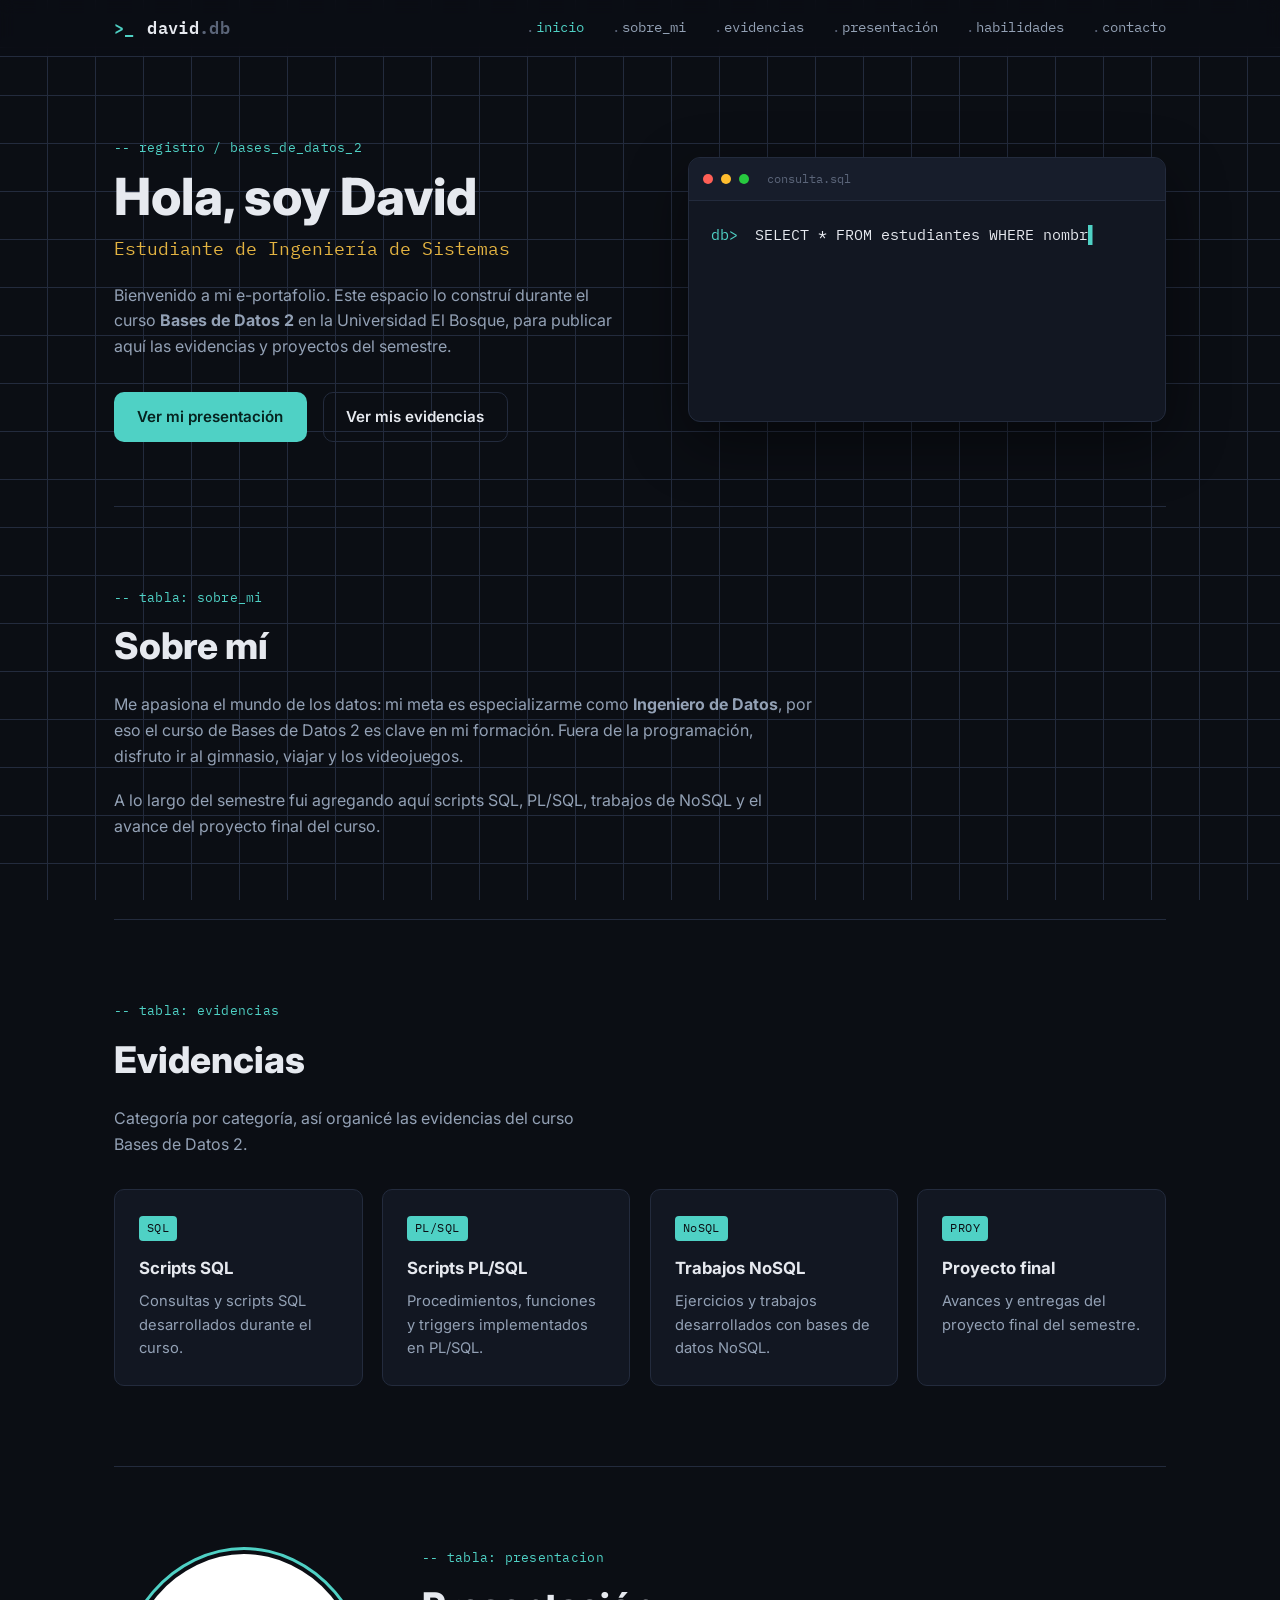
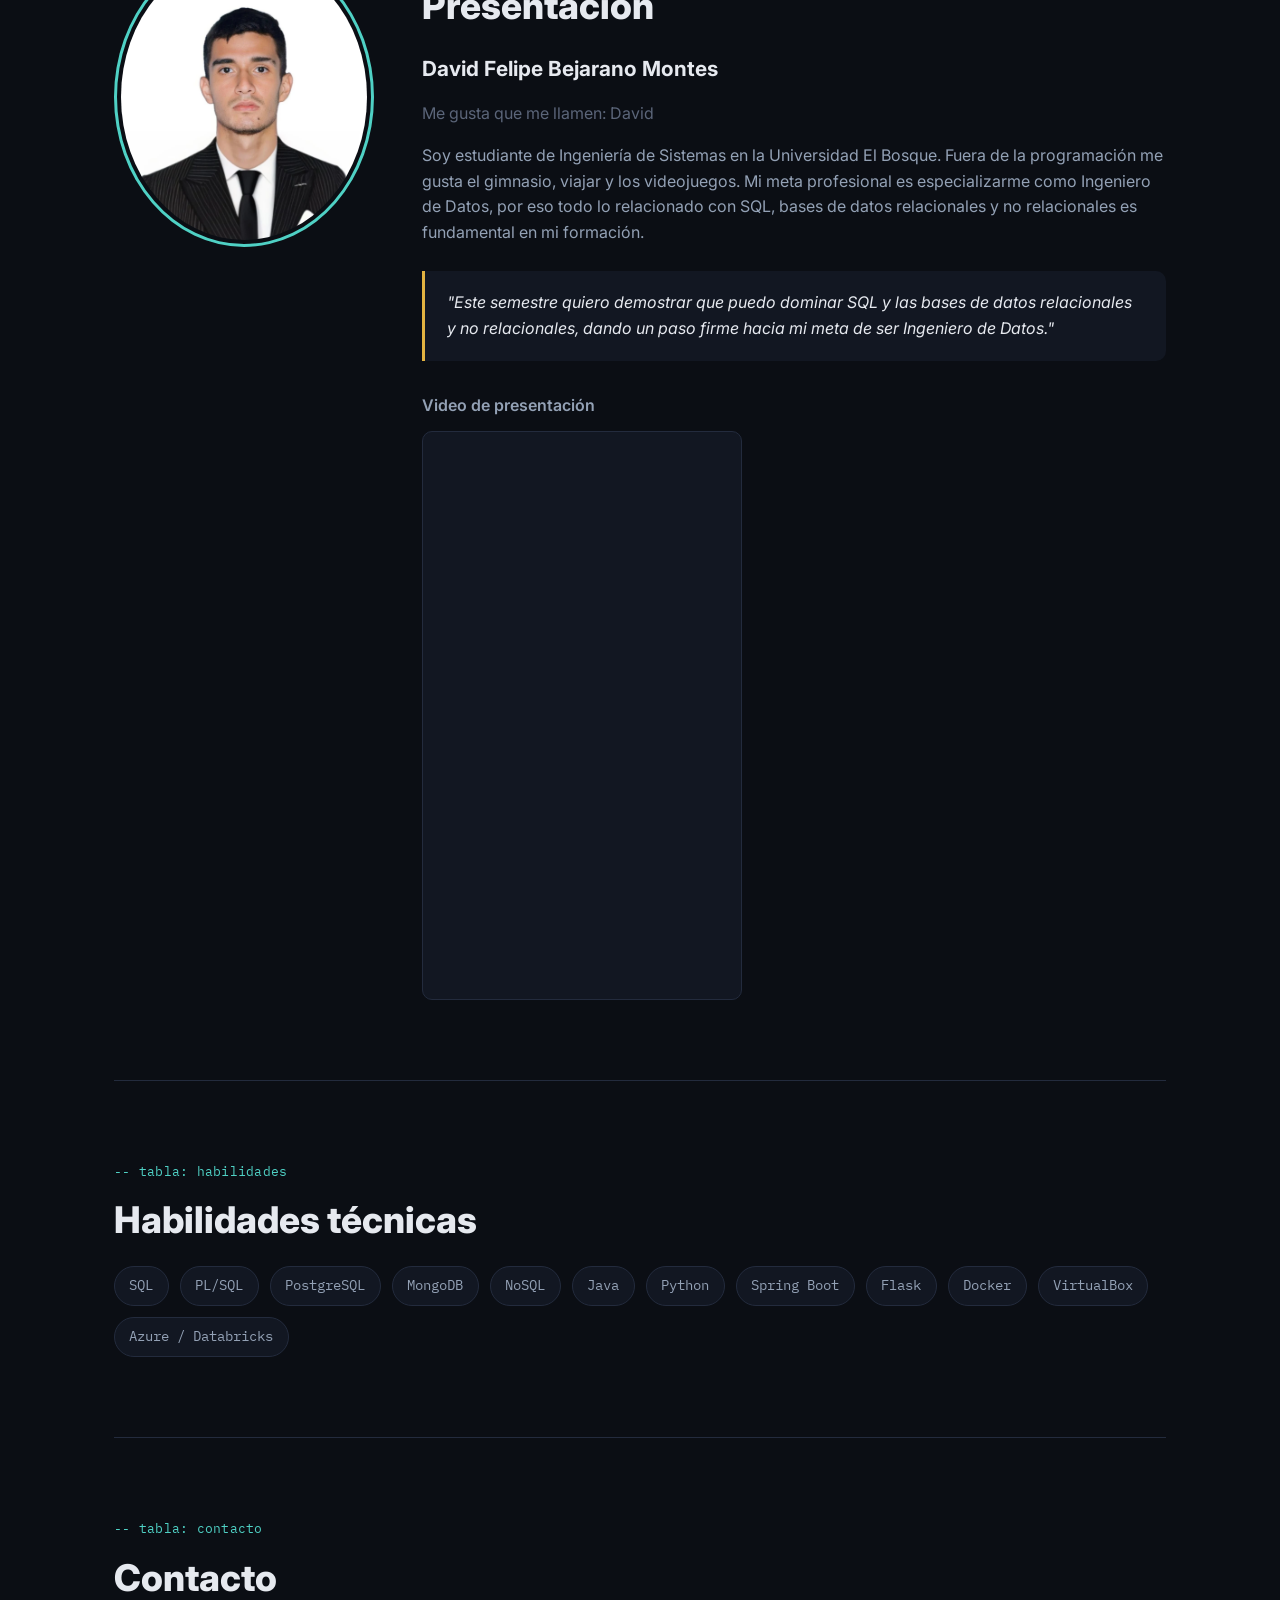
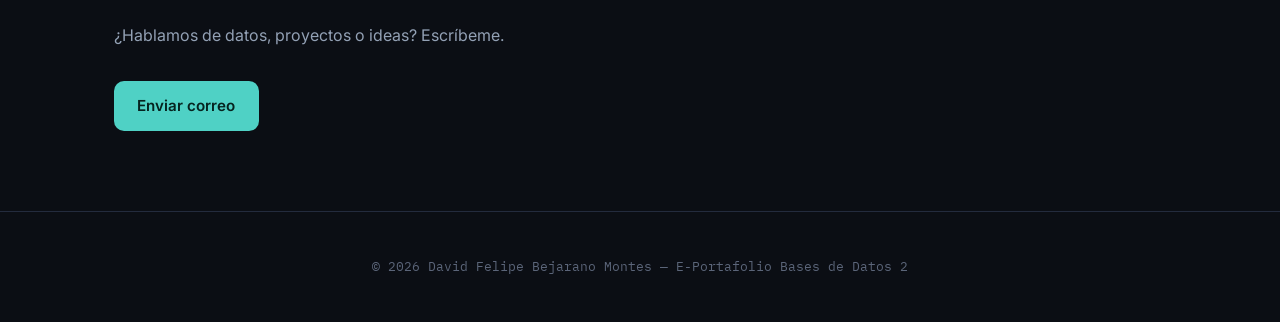
==== index.html @ 61f8cadb "Add files via upload" ====
<!DOCTYPE html>
<html lang="es">
<head>
<meta charset="UTF-8" />
<meta name="viewport" content="width=device-width, initial-scale=1.0" />
<title>David Felipe Bejarano Montes | E-Portafolio Bases de Datos 2</title>
<meta name="description" content="E-portafolio de David Felipe Bejarano Montes — Ingeniería de Sistemas, Universidad El Bosque. Evidencias del curso Bases de Datos 2." />
<link rel="icon" href="data:,">
<link rel="preconnect" href="https://fonts.googleapis.com">
<link rel="preconnect" href="https://fonts.gstatic.com" crossorigin>
<link href="https://fonts.googleapis.com/css2?family=IBM+Plex+Mono:wght@400;500;600;700&family=Inter:wght@400;500;600;700;800&display=swap" rel="stylesheet">
<link rel="stylesheet" href="style.css" />
</head>
<body>

  <!-- ===== NAV ===== -->
  <header class="nav" id="nav">
    <div class="nav__inner">
      <a href="#inicio" class="nav__brand">
        <span class="nav__prompt">&gt;_</span> david<span class="dim">.db</span>
      </a>
      <button class="nav__toggle" id="navToggle" aria-label="Abrir menú" aria-expanded="false">
        <span></span><span></span><span></span>
      </button>
      <nav class="nav__links" id="navLinks">
        <a href="#inicio">inicio</a>
        <a href="#sobre-mi">sobre_mi</a>
        <a href="#evidencias">evidencias</a>
        <a href="#presentacion">presentación</a>
        <a href="#habilidades">habilidades</a>
        <a href="#contacto">contacto</a>
      </nav>
    </div>
  </header>

  <main>
    <!-- ===== HERO ===== -->
    <section class="hero" id="inicio">
      <div class="hero__grid">
        <div class="hero__copy">
          <p class="eyebrow">-- registro / bases_de_datos_2</p>
          <h1>Hola, soy David</h1>
          <p class="hero__role">Estudiante de Ingeniería de Sistemas</p>
          <p class="hero__desc">
            Bienvenido a mi e-portafolio. Este espacio lo construí durante el curso
            <strong>Bases de Datos 2</strong> en la Universidad El Bosque, para publicar aquí las
            evidencias y proyectos del semestre.
          </p>
          <div class="hero__actions">
            <a href="#presentacion" class="btn btn--primary">Ver mi presentación</a>
            <a href="#evidencias" class="btn btn--ghost">Ver mis evidencias</a>
          </div>
        </div>

        <div class="terminal" id="terminal" aria-hidden="false">
          <div class="terminal__bar">
            <span class="dot dot--r"></span><span class="dot dot--y"></span><span class="dot dot--g"></span>
            <span class="terminal__title">consulta.sql</span>
          </div>
          <div class="terminal__body">
            <p class="terminal__line">
              <span class="prompt">db&gt;</span>
              <span id="typedQuery" class="typed"></span><span class="cursor" id="cursor">▌</span>
            </p>
            <div class="terminal__result" id="terminalResult" hidden>
              <table>
                <thead>
                  <tr><th>campo</th><th>valor</th></tr>
                </thead>
                <tbody>
                  <tr><td>nombre</td><td>David Felipe Bejarano Montes</td></tr>
                  <tr><td>carrera</td><td>Ingeniería de Sistemas</td></tr>
                  <tr><td>universidad</td><td>Universidad El Bosque</td></tr>
                  <tr><td>meta</td><td>Ingeniero de Datos</td></tr>
                </tbody>
              </table>
              <p class="terminal__rows">4 rows returned</p>
            </div>
          </div>
        </div>
      </div>
    </section>

    <!-- ===== SOBRE MI ===== -->
    <section class="section" id="sobre-mi">
      <p class="eyebrow">-- tabla: sobre_mi</p>
      <h2 class="section__title">Sobre mí</h2>
      <div class="about__grid">
        <p class="about__text">
          Me apasiona el mundo de los datos: mi meta es especializarme como
          <strong>Ingeniero de Datos</strong>, por eso el curso de Bases de Datos 2 es clave en mi
          formación. Fuera de la programación, disfruto ir al gimnasio, viajar y los videojuegos.
        </p>
        <p class="about__text">
          A lo largo del semestre fui agregando aquí scripts SQL, PL/SQL, trabajos de NoSQL y el
          avance del proyecto final del curso.
        </p>
      </div>
    </section>

    <!-- ===== EVIDENCIAS ===== -->
    <section class="section" id="evidencias">
      <p class="eyebrow">-- tabla: evidencias</p>
      <h2 class="section__title">Evidencias</h2>
      <p class="section__lead">
        Categoría por categoría, así organicé las evidencias del curso Bases de Datos 2.
      </p>

      <div class="cards">
        <article class="card">
          <span class="card__tag">SQL</span>
          <h3>Scripts SQL</h3>
          <p>Consultas y scripts SQL desarrollados durante el curso.</p>
        </article>
        <article class="card">
          <span class="card__tag">PL/SQL</span>
          <h3>Scripts PL/SQL</h3>
          <p>Procedimientos, funciones y triggers implementados en PL/SQL.</p>
        </article>
        <article class="card">
          <span class="card__tag">NoSQL</span>
          <h3>Trabajos NoSQL</h3>
          <p>Ejercicios y trabajos desarrollados con bases de datos NoSQL.</p>
        </article>
        <article class="card">
          <span class="card__tag">PROY</span>
          <h3>Proyecto final</h3>
          <p>Avances y entregas del proyecto final del semestre.</p>
        </article>
      </div>
    </section>

    <!-- ===== PRESENTACION ===== -->
    <section class="section section--split" id="presentacion">
      <div class="presentacion__photo">
        <img src="profile.webp" alt="Foto de David Felipe Bejarano Montes" width="300" height="300" loading="lazy" />
      </div>
      <div class="presentacion__copy">
        <p class="eyebrow">-- tabla: presentacion</p>
        <h2 class="section__title">Presentación</h2>
        <p class="presentacion__name">David Felipe Bejarano Montes</p>
        <p class="dim">Me gusta que me llamen: David</p>
        <p class="about__text">
          Soy estudiante de Ingeniería de Sistemas en la Universidad El Bosque. Fuera de la
          programación me gusta el gimnasio, viajar y los videojuegos. Mi meta profesional es
          especializarme como Ingeniero de Datos, por eso todo lo relacionado con SQL, bases de
          datos relacionales y no relacionales es fundamental en mi formación.
        </p>
        <blockquote class="quote">
          "Este semestre quiero demostrar que puedo dominar SQL y las bases de datos relacionales
          y no relacionales, dando un paso firme hacia mi meta de ser Ingeniero de Datos."
        </blockquote>

        <h3 class="video__title">Video de presentación</h3>
        <div class="video__frame">
          <iframe
            src="https://www.youtube.com/embed/jQqlW7JPbJc"
            title="Video de presentación de David Felipe Bejarano Montes"
            frameborder="0"
            allow="accelerometer; autoplay; clipboard-write; encrypted-media; gyroscope; picture-in-picture"
            allowfullscreen
            loading="lazy"
          ></iframe>
        </div>
      </div>
    </section>

    <!-- ===== HABILIDADES ===== -->
    <section class="section" id="habilidades">
      <p class="eyebrow">-- tabla: habilidades</p>
      <h2 class="section__title">Habilidades técnicas</h2>
      <div class="skills">
        <span class="skill">SQL</span>
        <span class="skill">PL/SQL</span>
        <span class="skill">PostgreSQL</span>
        <span class="skill">MongoDB</span>
        <span class="skill">NoSQL</span>
        <span class="skill">Java</span>
        <span class="skill">Python</span>
        <span class="skill">Spring Boot</span>
        <span class="skill">Flask</span>
        <span class="skill">Docker</span>
        <span class="skill">VirtualBox</span>
        <span class="skill">Azure / Databricks</span>
      </div>
    </section>

    <!-- ===== CONTACTO ===== -->
    <section class="section section--contact" id="contacto">
      <p class="eyebrow">-- tabla: contacto</p>
      <h2 class="section__title">Contacto</h2>
      <p class="section__lead">¿Hablamos de datos, proyectos o ideas? Escríbeme.</p>
      <a class="btn btn--primary" href="mailto:TU_CORREO@ejemplo.com">Enviar correo</a>
    </section>
  </main>

  <footer class="footer">
    <p>&copy; <span id="year"></span> David Felipe Bejarano Montes — E-Portafolio Bases de Datos 2</p>
  </footer>

  <script src="script.js"></script>
</body>
</html>
---- style.css ----
/* ===========================================================
   David Felipe Bejarano Montes — E-Portafolio Bases de Datos 2
   Tema visual: consola / esquema de base de datos
   =========================================================== */

:root{
  --bg: #0b0e14;
  --surface: #121722;
  --surface-2: #171d2b;
  --border: #232b3d;
  --text: #e6e9ef;
  --muted: #93a1b5;
  --dim: #5b6579;
  --cyan: #4fd1c5;
  --amber: #e3b341;
  --radius: 10px;
  --font-mono: 'IBM Plex Mono', 'SFMono-Regular', Consolas, monospace;
  --font-sans: 'Inter', system-ui, -apple-system, sans-serif;
}

*{ box-sizing: border-box; }

html{ scroll-behavior: smooth; }

@media (prefers-reduced-motion: reduce){
  html{ scroll-behavior: auto; }
  *{ animation-duration: 0.01ms !important; animation-iteration-count: 1 !important; transition-duration: 0.01ms !important; }
}

body{
  margin: 0;
  background: var(--bg);
  background-image:
    linear-gradient(var(--border) 1px, transparent 1px),
    linear-gradient(90deg, var(--border) 1px, transparent 1px);
  background-size: 48px 48px;
  background-attachment: fixed;
  background-position: -1px -1px;
  color: var(--text);
  font-family: var(--font-sans);
  line-height: 1.6;
}

a{ color: inherit; text-decoration: none; }
img{ max-width: 100%; display: block; }
ul{ margin: 0; padding: 0; }

.dim{ color: var(--dim); }

/* ---------- NAV ---------- */
.nav{
  position: sticky;
  top: 0;
  z-index: 50;
  background: rgba(11,14,20,0.85);
  backdrop-filter: blur(8px);
  border-bottom: 1px solid var(--border);
}
.nav__inner{
  max-width: 1100px;
  margin: 0 auto;
  padding: 0.9rem 1.5rem;
  display: flex;
  align-items: center;
  justify-content: space-between;
}
.nav__brand{
  font-family: var(--font-mono);
  font-weight: 600;
  font-size: 1.05rem;
  letter-spacing: 0.02em;
}
.nav__prompt{ color: var(--cyan); margin-right: 0.15rem; }
.nav__links{
  display: flex;
  gap: 1.75rem;
  font-family: var(--font-mono);
  font-size: 0.85rem;
}
.nav__links a{
  color: var(--muted);
  transition: color 0.15s ease;
  position: relative;
}
.nav__links a::before{ content: "."; color: var(--dim); margin-right: 2px; }
.nav__links a:hover, .nav__links a:focus-visible{ color: var(--cyan); }

.nav__toggle{
  display: none;
  flex-direction: column;
  gap: 4px;
  background: none;
  border: none;
  cursor: pointer;
  padding: 6px;
}
.nav__toggle span{
  width: 22px; height: 2px; background: var(--text); border-radius: 2px;
}

@media (max-width: 760px){
  .nav__toggle{ display: flex; }
  .nav__links{
    position: absolute;
    top: 100%; left: 0; right: 0;
    background: var(--surface);
    border-bottom: 1px solid var(--border);
    flex-direction: column;
    gap: 0;
    max-height: 0;
    overflow: hidden;
    transition: max-height 0.25s ease;
  }
  .nav__links.is-open{ max-height: 320px; }
  .nav__links a{ padding: 0.9rem 1.5rem; border-top: 1px solid var(--border); }
}

/* ---------- LAYOUT HELPERS ---------- */
main{ max-width: 1100px; margin: 0 auto; padding: 0 1.5rem; }

.section{ padding: 5rem 0; border-top: 1px solid var(--border); }
.section:first-of-type{ border-top: none; }

.eyebrow{
  font-family: var(--font-mono);
  color: var(--cyan);
  font-size: 0.82rem;
  margin: 0 0 0.6rem;
  letter-spacing: 0.02em;
}

.section__title{
  font-size: clamp(1.8rem, 3vw, 2.3rem);
  margin: 0 0 1rem;
  font-weight: 800;
}

.section__lead{ color: var(--muted); max-width: 46ch; margin-bottom: 2rem; }

/* reveal-on-scroll */
.reveal{ opacity: 0; transform: translateY(16px); transition: opacity 0.5s ease, transform 0.5s ease; }
.reveal.is-visible{ opacity: 1; transform: translateY(0); }

/* ---------- BUTTONS ---------- */
.btn{
  display: inline-flex;
  align-items: center;
  gap: 0.4rem;
  padding: 0.75rem 1.4rem;
  border-radius: var(--radius);
  font-weight: 600;
  font-size: 0.95rem;
  border: 1px solid transparent;
  transition: transform 0.15s ease, background 0.15s ease, border-color 0.15s ease;
}
.btn:hover{ transform: translateY(-2px); }
.btn--primary{ background: var(--cyan); color: #06231f; }
.btn--primary:hover{ background: #7ee6da; }
.btn--ghost{ border-color: var(--border); color: var(--text); }
.btn--ghost:hover{ border-color: var(--cyan); color: var(--cyan); }

.hero__actions{ display: flex; gap: 1rem; flex-wrap: wrap; margin-top: 2rem; }

/* ---------- HERO ---------- */
.hero{ padding: 5rem 0 4rem; }
.hero__grid{
  display: grid;
  grid-template-columns: 1.1fr 1fr;
  gap: 3rem;
  align-items: center;
}
@media (max-width: 860px){ .hero__grid{ grid-template-columns: 1fr; } }

.hero h1{
  font-size: clamp(2.2rem, 5vw, 3.2rem);
  margin: 0 0 0.5rem;
  font-weight: 800;
  line-height: 1.15;
}
.hero__role{
  font-family: var(--font-mono);
  color: var(--amber);
  font-size: 1.15rem;
  margin: 0 0 1.2rem;
}
.hero__desc{ color: var(--muted); max-width: 52ch; }

/* Terminal card */
.terminal{
  background: var(--surface);
  border: 1px solid var(--border);
  border-radius: 12px;
  overflow: hidden;
  box-shadow: 0 20px 60px rgba(0,0,0,0.45);
}
.terminal__bar{
  display: flex;
  align-items: center;
  gap: 0.5rem;
  padding: 0.7rem 0.9rem;
  background: var(--surface-2);
  border-bottom: 1px solid var(--border);
}
.dot{ width: 10px; height: 10px; border-radius: 50%; }
.dot--r{ background: #ff5f56; }
.dot--y{ background: #ffbd2e; }
.dot--g{ background: #27c93f; }
.terminal__title{
  margin-left: 0.6rem;
  font-family: var(--font-mono);
  font-size: 0.78rem;
  color: var(--dim);
}
.terminal__body{ padding: 1.4rem; font-family: var(--font-mono); font-size: 0.92rem; min-height: 220px; }
.terminal__line{ margin: 0; word-break: break-word; }
.prompt{ color: var(--cyan); margin-right: 0.5rem; }
.typed{ color: var(--text); }
.cursor{ color: var(--cyan); animation: blink 1s step-end infinite; }
@keyframes blink{ 50%{ opacity: 0; } }

.terminal__result{ margin-top: 1.2rem; animation: fadeUp 0.4s ease; }
@keyframes fadeUp{ from{ opacity: 0; transform: translateY(6px);} to{ opacity: 1; transform: translateY(0);} }
.terminal__result table{ width: 100%; border-collapse: collapse; font-size: 0.82rem; }
.terminal__result th, .terminal__result td{
  text-align: left; padding: 0.4rem 0.6rem; border-bottom: 1px solid var(--border);
}
.terminal__result th{ color: var(--amber); font-weight: 600; }
.terminal__result td:first-child{ color: var(--muted); }
.terminal__rows{ margin: 0.8rem 0 0; color: var(--dim); font-size: 0.75rem; }

/* ---------- ABOUT ---------- */
.about__grid{ display: grid; gap: 1.2rem; max-width: 70ch; }
.about__text{ color: var(--muted); margin: 0; }

/* ---------- CARDS (evidencias) ---------- */
.cards{
  display: grid;
  grid-template-columns: repeat(auto-fit, minmax(220px, 1fr));
  gap: 1.2rem;
}
.card{
  background: var(--surface);
  border: 1px solid var(--border);
  border-radius: var(--radius);
  padding: 1.5rem;
  transition: border-color 0.2s ease, transform 0.2s ease;
}
.card:hover{ border-color: var(--cyan); transform: translateY(-4px); }
.card__tag{
  display: inline-block;
  font-family: var(--font-mono);
  font-size: 0.72rem;
  color: var(--bg);
  background: var(--cyan);
  padding: 0.2rem 0.5rem;
  border-radius: 4px;
  margin-bottom: 0.9rem;
  letter-spacing: 0.04em;
}
.card h3{ margin: 0 0 0.5rem; font-size: 1.05rem; }
.card p{ margin: 0; color: var(--muted); font-size: 0.92rem; }

/* ---------- PRESENTACION ---------- */
.section--split{
  display: grid;
  grid-template-columns: 260px 1fr;
  gap: 3rem;
  align-items: start;
}
@media (max-width: 760px){ .section--split{ grid-template-columns: 1fr; } }

.presentacion__photo img{
  width: 100%;
  aspect-ratio: 1 / 1;
  object-fit: cover;
  border-radius: 50%;
  border: 3px solid var(--cyan);
  padding: 4px;
}
.presentacion__name{ font-size: 1.3rem; font-weight: 700; margin: 0.2rem 0 0.1rem; }

.quote{
  margin: 1.6rem 0 0;
  padding: 1.2rem 1.4rem;
  background: var(--surface);
  border-left: 3px solid var(--amber);
  border-radius: 0 var(--radius) var(--radius) 0;
  font-style: italic;
  color: var(--text);
}

.video__title{
  font-size: 1rem;
  color: var(--muted);
  font-weight: 600;
  margin: 2rem 0 0.8rem;
}
.video__frame{
  position: relative;
  width: 100%;
  max-width: 320px;
  aspect-ratio: 9 / 16;
  border-radius: var(--radius);
  overflow: hidden;
  border: 1px solid var(--border);
  background: var(--surface);
}
.video__frame iframe{
  position: absolute;
  inset: 0;
  width: 100%;
  height: 100%;
  border: 0;
}

/* ---------- SKILLS ---------- */
.skills{ display: flex; flex-wrap: wrap; gap: 0.7rem; }
.skill{
  font-family: var(--font-mono);
  font-size: 0.85rem;
  padding: 0.5rem 0.9rem;
  border: 1px solid var(--border);
  border-radius: 999px;
  color: var(--muted);
  background: var(--surface);
}

/* ---------- CONTACT ---------- */
.section--contact{ text-align: left; }

/* ---------- FOOTER ---------- */
.footer{
  border-top: 1px solid var(--border);
  padding: 2rem 1.5rem;
  text-align: center;
  color: var(--dim);
  font-family: var(--font-mono);
  font-size: 0.8rem;
}
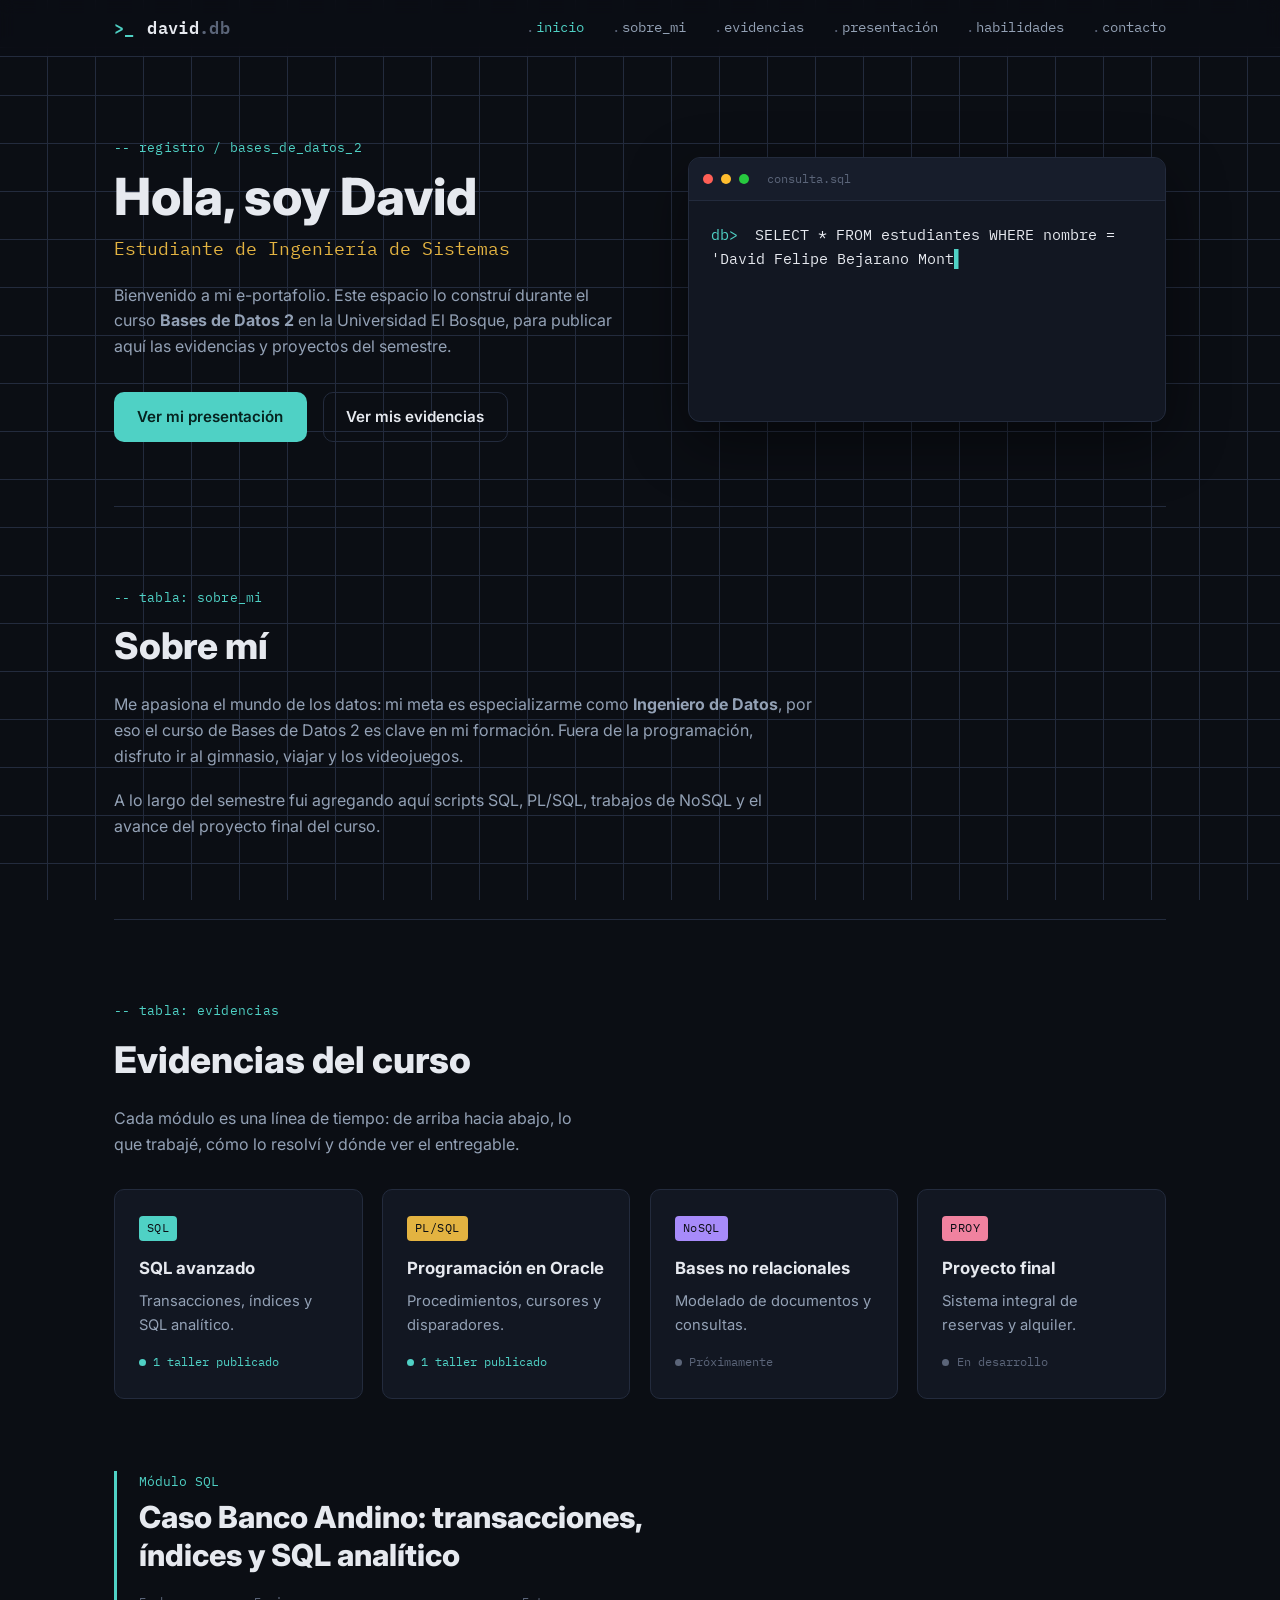
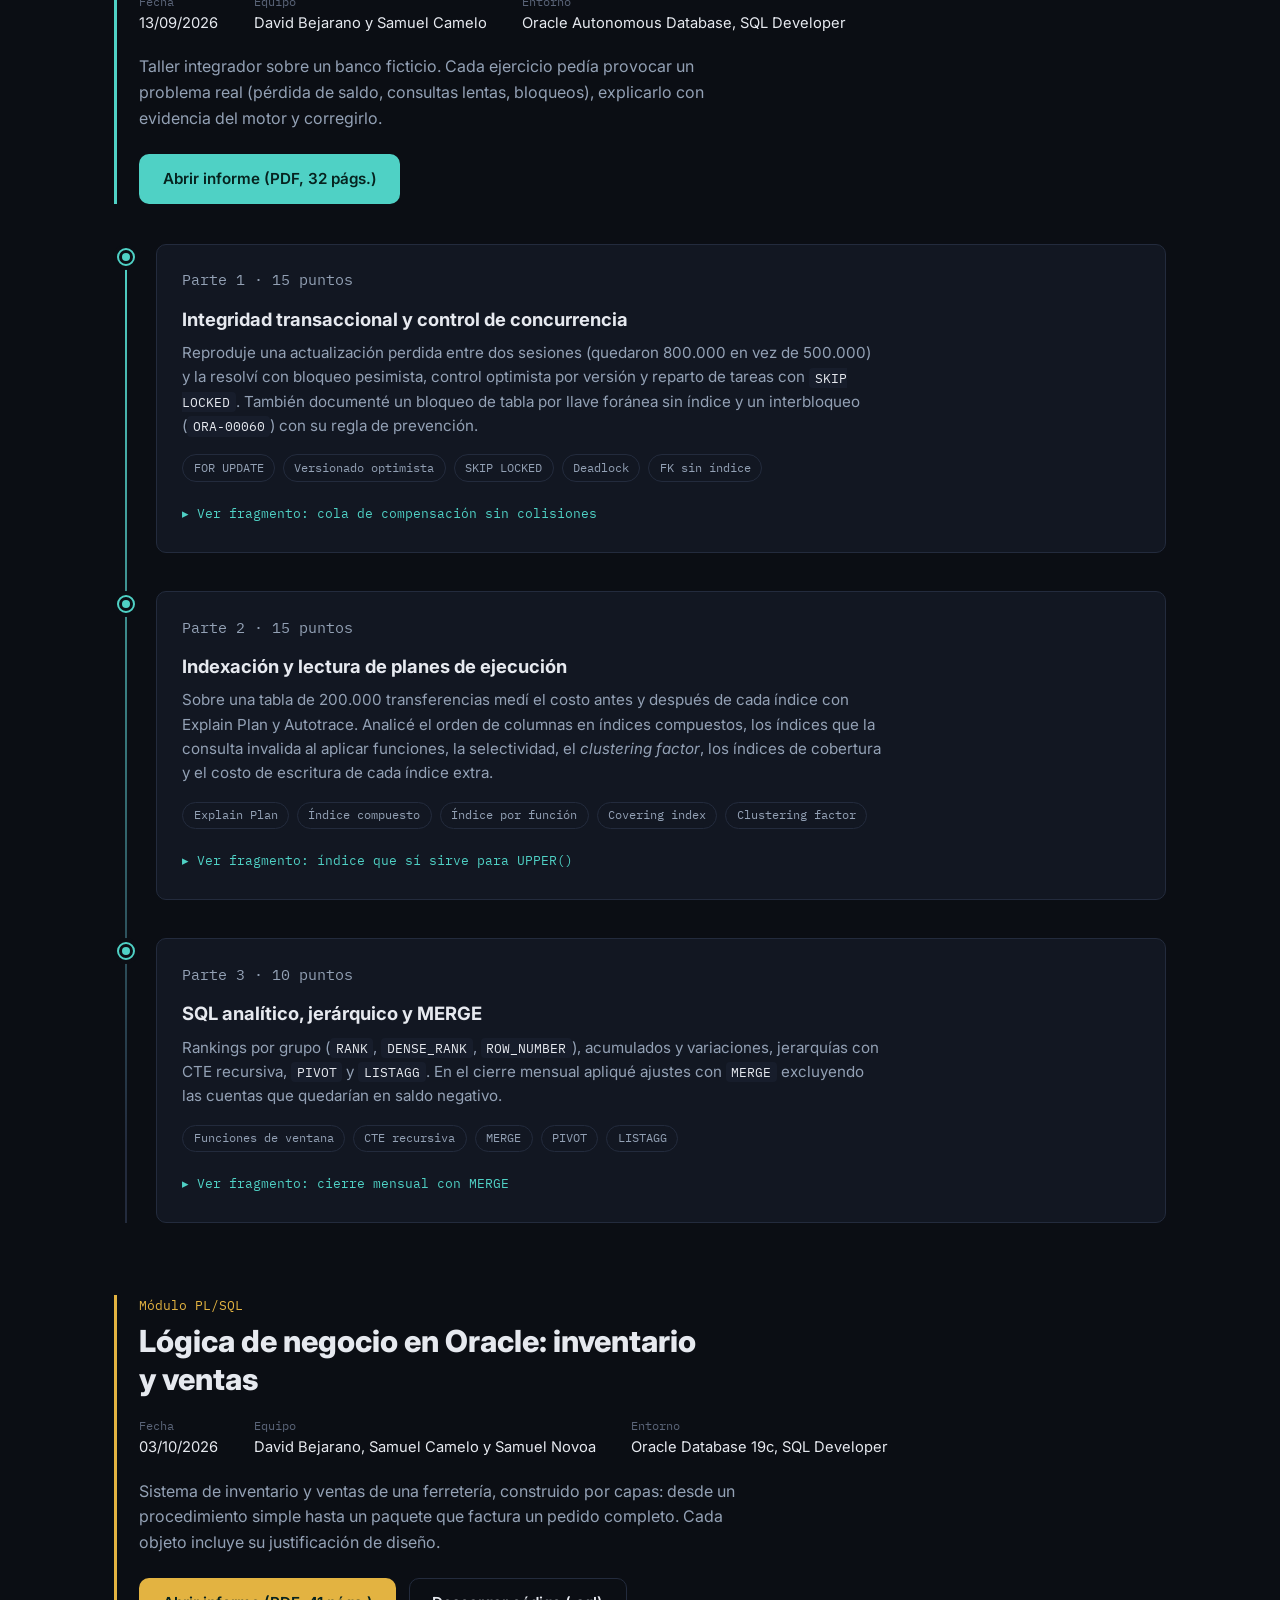
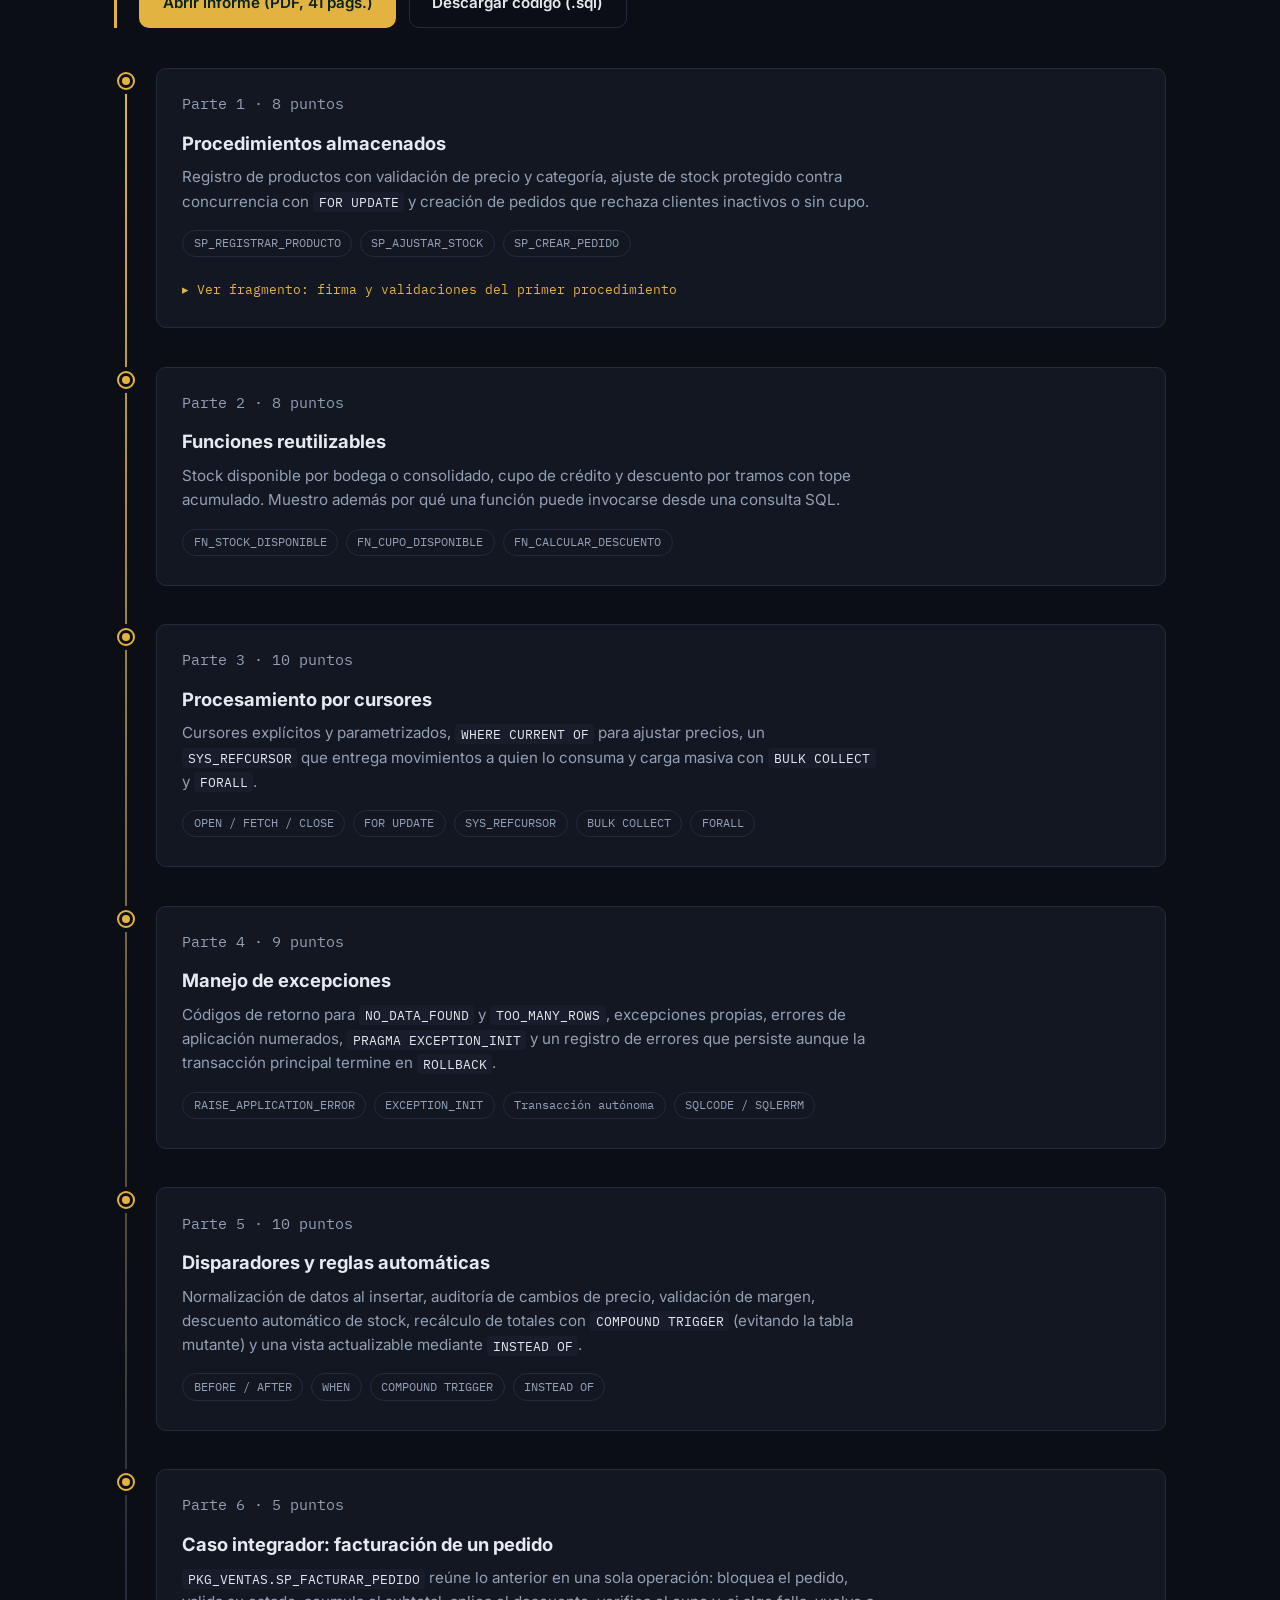
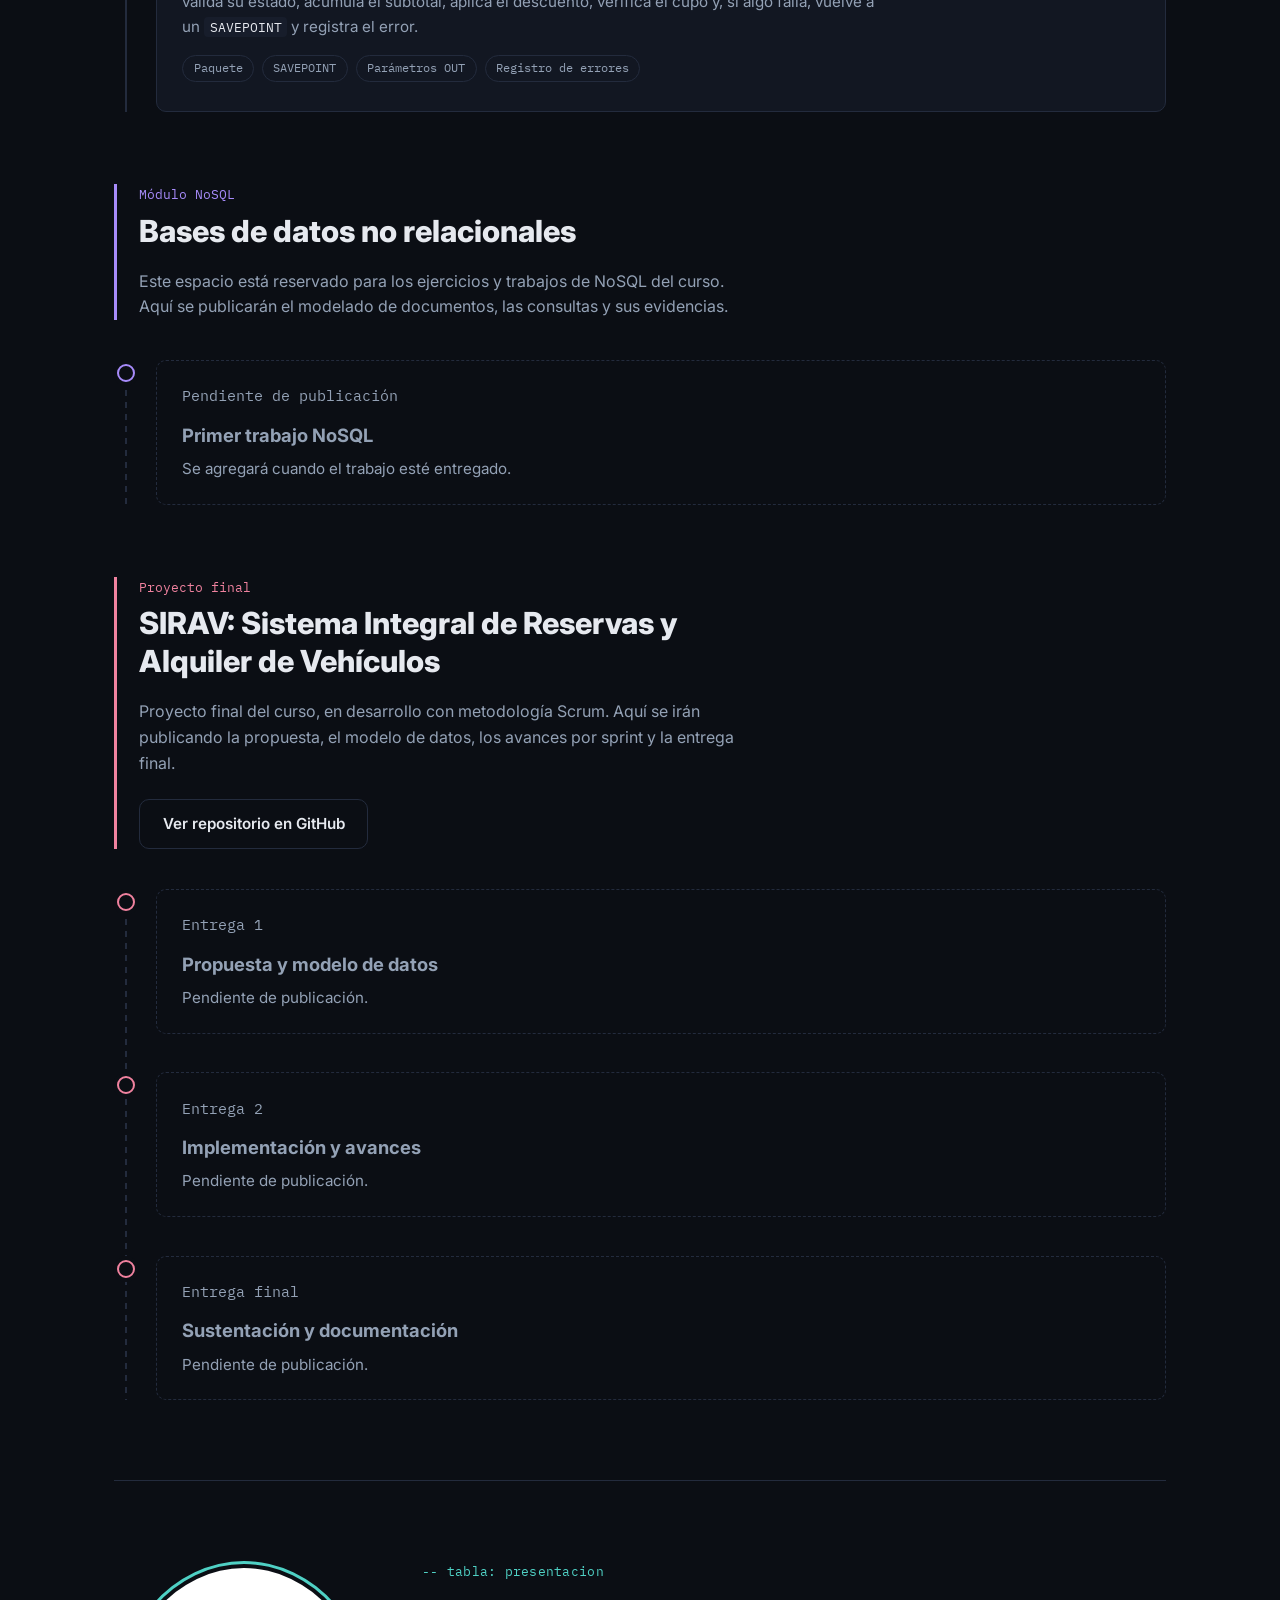
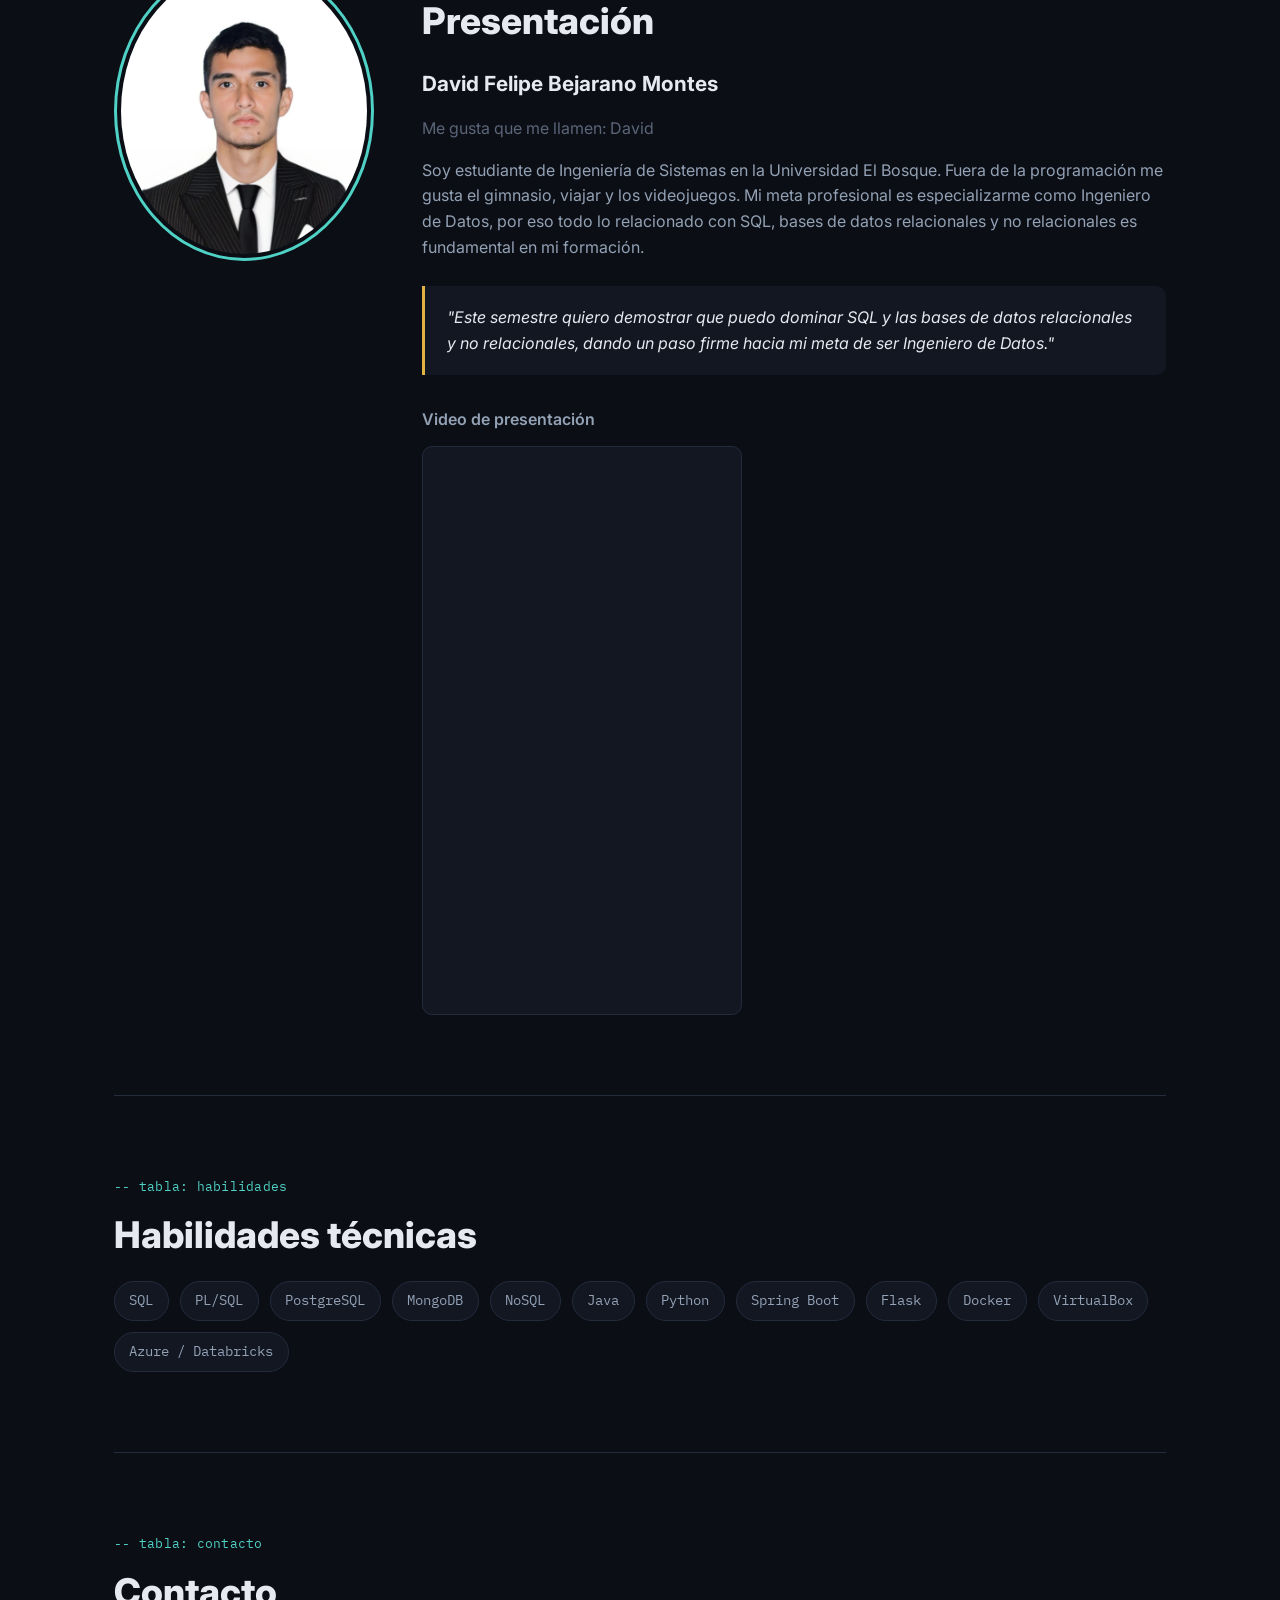
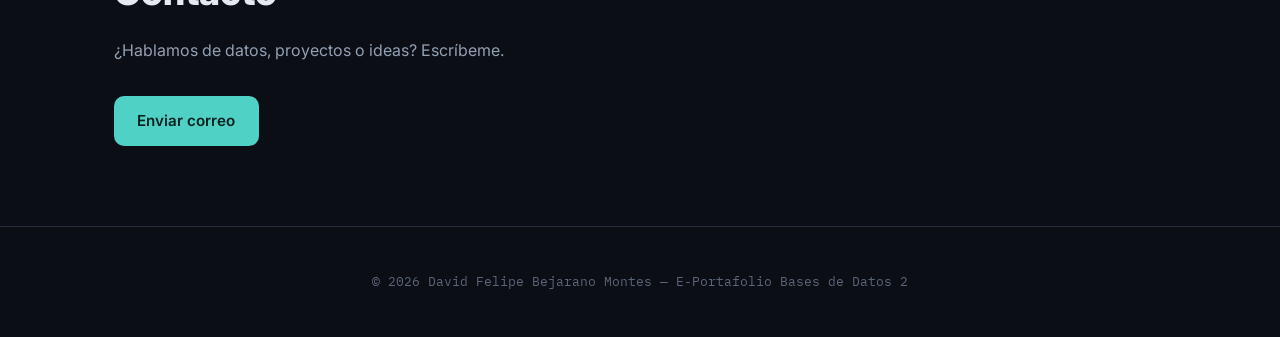
==== commit 8d7832a5: "Agrega talleres de SQL y PL/SQL, y espacios para NoSQL y proyecto final" ====
--- a/index.html
+++ b/index.html
@@ -101,33 +101,339 @@
     <!-- ===== EVIDENCIAS ===== -->
     <section class="section" id="evidencias">
       <p class="eyebrow">-- tabla: evidencias</p>
-      <h2 class="section__title">Evidencias</h2>
+      <h2 class="section__title">Evidencias del curso</h2>
       <p class="section__lead">
-        Categoría por categoría, así organicé las evidencias del curso Bases de Datos 2.
+        Cada módulo es una línea de tiempo: de arriba hacia abajo, lo que trabajé, cómo lo resolví y dónde ver el entregable.
       </p>
 
-      <div class="cards">
-        <article class="card">
+      <div class="cards index">
+        <a class="card card--link" href="#mod-sql">
           <span class="card__tag">SQL</span>
-          <h3>Scripts SQL</h3>
-          <p>Consultas y scripts SQL desarrollados durante el curso.</p>
-        </article>
-        <article class="card">
-          <span class="card__tag">PL/SQL</span>
-          <h3>Scripts PL/SQL</h3>
-          <p>Procedimientos, funciones y triggers implementados en PL/SQL.</p>
-        </article>
-        <article class="card">
-          <span class="card__tag">NoSQL</span>
-          <h3>Trabajos NoSQL</h3>
-          <p>Ejercicios y trabajos desarrollados con bases de datos NoSQL.</p>
-        </article>
-        <article class="card">
-          <span class="card__tag">PROY</span>
+          <h3>SQL avanzado</h3>
+          <p>Transacciones, índices y SQL analítico.</p>
+          <span class="card__status card__status--ok">1 taller publicado</span>
+        </a>
+        <a class="card card--link" href="#mod-plsql">
+          <span class="card__tag card__tag--amber">PL/SQL</span>
+          <h3>Programación en Oracle</h3>
+          <p>Procedimientos, cursores y disparadores.</p>
+          <span class="card__status card__status--ok">1 taller publicado</span>
+        </a>
+        <a class="card card--link" href="#mod-nosql">
+          <span class="card__tag card__tag--violet">NoSQL</span>
+          <h3>Bases no relacionales</h3>
+          <p>Modelado de documentos y consultas.</p>
+          <span class="card__status">Próximamente</span>
+        </a>
+        <a class="card card--link" href="#mod-proyecto">
+          <span class="card__tag card__tag--rose">PROY</span>
           <h3>Proyecto final</h3>
-          <p>Avances y entregas del proyecto final del semestre.</p>
-        </article>
+          <p>Sistema integral de reservas y alquiler.</p>
+          <span class="card__status">En desarrollo</span>
+        </a>
       </div>
+
+      <!-- ---------- MÓDULO SQL ---------- -->
+      <article class="module module--cyan" id="mod-sql">
+        <header class="module__head">
+          <p class="module__kicker">Módulo SQL</p>
+          <h3 class="module__title">Caso Banco Andino: transacciones, índices y SQL analítico</h3>
+          <dl class="meta">
+            <div><dt>Fecha</dt><dd>13/09/2026</dd></div>
+            <div><dt>Equipo</dt><dd>David Bejarano y Samuel Camelo</dd></div>
+            <div><dt>Entorno</dt><dd>Oracle Autonomous Database, SQL Developer</dd></div>
+          </dl>
+          <p class="module__desc">
+            Taller integrador sobre un banco ficticio. Cada ejercicio pedía provocar un problema real
+            (pérdida de saldo, consultas lentas, bloqueos), explicarlo con evidencia del motor y corregirlo.
+          </p>
+          <div class="module__actions">
+            <a class="btn btn--primary" href="evidencias/sql/banco-andino-informe.pdf" target="_blank" rel="noopener">Abrir informe (PDF, 32 págs.)</a>
+          </div>
+        </header>
+
+        <ol class="timeline">
+          <li class="node">
+            <span class="node__dot" aria-hidden="true"></span>
+            <div class="node__body">
+              <p class="node__step">Parte 1 · 15 puntos</p>
+              <h4>Integridad transaccional y control de concurrencia</h4>
+              <p>
+                Reproduje una actualización perdida entre dos sesiones (quedaron 800.000 en vez de 500.000)
+                y la resolví con bloqueo pesimista, control optimista por versión y reparto de tareas con
+                <code>SKIP LOCKED</code>. También documenté un bloqueo de tabla por llave foránea sin índice
+                y un interbloqueo (<code>ORA-00060</code>) con su regla de prevención.
+              </p>
+              <ul class="chips">
+                <li>FOR UPDATE</li><li>Versionado optimista</li><li>SKIP LOCKED</li><li>Deadlock</li><li>FK sin índice</li>
+              </ul>
+              <details class="snippet">
+                <summary>Ver fragmento: cola de compensación sin colisiones</summary>
+<pre><code data-sql>SELECT id_tarea, id_transferencia
+  FROM tarea_compensacion
+ WHERE estado = 'PENDIENTE'
+   AND ROWNUM &lt;= 5
+   FOR UPDATE SKIP LOCKED;</code></pre>
+              </details>
+            </div>
+          </li>
+
+          <li class="node">
+            <span class="node__dot" aria-hidden="true"></span>
+            <div class="node__body">
+              <p class="node__step">Parte 2 · 15 puntos</p>
+              <h4>Indexación y lectura de planes de ejecución</h4>
+              <p>
+                Sobre una tabla de 200.000 transferencias medí el costo antes y después de cada índice
+                con Explain Plan y Autotrace. Analicé el orden de columnas en índices compuestos,
+                los índices que la consulta invalida al aplicar funciones, la selectividad, el
+                <em>clustering factor</em>, los índices de cobertura y el costo de escritura de cada índice extra.
+              </p>
+              <ul class="chips">
+                <li>Explain Plan</li><li>Índice compuesto</li><li>Índice por función</li><li>Covering index</li><li>Clustering factor</li>
+              </ul>
+              <details class="snippet">
+                <summary>Ver fragmento: índice que sí sirve para UPPER()</summary>
+<pre><code data-sql>-- Un índice normal no ayuda a: WHERE UPPER(nombre) = 'ANA'
+CREATE INDEX ix_cliente_nombre_upper
+    ON cliente (UPPER(nombre));</code></pre>
+              </details>
+            </div>
+          </li>
+
+          <li class="node">
+            <span class="node__dot" aria-hidden="true"></span>
+            <div class="node__body">
+              <p class="node__step">Parte 3 · 10 puntos</p>
+              <h4>SQL analítico, jerárquico y MERGE</h4>
+              <p>
+                Rankings por grupo (<code>RANK</code>, <code>DENSE_RANK</code>, <code>ROW_NUMBER</code>),
+                acumulados y variaciones, jerarquías con CTE recursiva, <code>PIVOT</code> y
+                <code>LISTAGG</code>. En el cierre mensual apliqué ajustes con <code>MERGE</code>
+                excluyendo las cuentas que quedarían en saldo negativo.
+              </p>
+              <ul class="chips">
+                <li>Funciones de ventana</li><li>CTE recursiva</li><li>MERGE</li><li>PIVOT</li><li>LISTAGG</li>
+              </ul>
+              <details class="snippet">
+                <summary>Ver fragmento: cierre mensual con MERGE</summary>
+<pre><code data-sql>MERGE INTO cuenta c
+USING (
+    SELECT id_cuenta, SUM(delta) AS delta
+      FROM ajuste_saldo
+     GROUP BY id_cuenta
+) a
+ON (c.id_cuenta = a.id_cuenta)
+WHEN MATCHED THEN
+    UPDATE SET c.saldo   = c.saldo + a.delta,
+               c.version = c.version + 1
+    WHERE c.saldo + a.delta &gt;= 0;</code></pre>
+              </details>
+            </div>
+          </li>
+        </ol>
+      </article>
+
+      <!-- ---------- MÓDULO PL/SQL ---------- -->
+      <article class="module module--amber" id="mod-plsql">
+        <header class="module__head">
+          <p class="module__kicker">Módulo PL/SQL</p>
+          <h3 class="module__title">Lógica de negocio en Oracle: inventario y ventas</h3>
+          <dl class="meta">
+            <div><dt>Fecha</dt><dd>03/10/2026</dd></div>
+            <div><dt>Equipo</dt><dd>David Bejarano, Samuel Camelo y Samuel Novoa</dd></div>
+            <div><dt>Entorno</dt><dd>Oracle Database 19c, SQL Developer</dd></div>
+          </dl>
+          <p class="module__desc">
+            Sistema de inventario y ventas de una ferretería, construido por capas: desde un procedimiento
+            simple hasta un paquete que factura un pedido completo. Cada objeto incluye su justificación de diseño.
+          </p>
+          <div class="module__actions">
+            <a class="btn btn--primary" href="evidencias/plsql/taller-plsql-informe.pdf" target="_blank" rel="noopener">Abrir informe (PDF, 41 págs.)</a>
+            <a class="btn btn--ghost" href="evidencias/plsql/taller-plsql.sql" download>Descargar código (.sql)</a>
+          </div>
+        </header>
+
+        <ol class="timeline">
+          <li class="node">
+            <span class="node__dot" aria-hidden="true"></span>
+            <div class="node__body">
+              <p class="node__step">Parte 1 · 8 puntos</p>
+              <h4>Procedimientos almacenados</h4>
+              <p>
+                Registro de productos con validación de precio y categoría, ajuste de stock protegido
+                contra concurrencia con <code>FOR UPDATE</code> y creación de pedidos que rechaza clientes
+                inactivos o sin cupo.
+              </p>
+              <ul class="chips">
+                <li>SP_REGISTRAR_PRODUCTO</li><li>SP_AJUSTAR_STOCK</li><li>SP_CREAR_PEDIDO</li>
+              </ul>
+              <details class="snippet">
+                <summary>Ver fragmento: firma y validaciones del primer procedimiento</summary>
+<pre><code data-sql>CREATE OR REPLACE PROCEDURE SP_REGISTRAR_PRODUCTO (
+    param_codigo        IN  VARCHAR2,
+    param_nombre        IN  VARCHAR2,
+    param_id_categoria  IN  NUMBER,
+    param_precio        IN  NUMBER,
+    param_costo         IN  NUMBER,
+    param_stock_minimo  IN  NUMBER DEFAULT 0,
+    param_id_producto   OUT NUMBER
+) IS
+    vn_categoria NUMBER;
+    e_precio_invalido     EXCEPTION;
+    e_categoria_no_existe EXCEPTION;
+BEGIN
+    IF param_precio &lt;= param_costo THEN
+        RAISE e_precio_invalido;
+    END IF;
+    ...</code></pre>
+              </details>
+            </div>
+          </li>
+
+          <li class="node">
+            <span class="node__dot" aria-hidden="true"></span>
+            <div class="node__body">
+              <p class="node__step">Parte 2 · 8 puntos</p>
+              <h4>Funciones reutilizables</h4>
+              <p>
+                Stock disponible por bodega o consolidado, cupo de crédito y descuento por tramos con tope
+                acumulado. Muestro además por qué una función puede invocarse desde una consulta SQL.
+              </p>
+              <ul class="chips">
+                <li>FN_STOCK_DISPONIBLE</li><li>FN_CUPO_DISPONIBLE</li><li>FN_CALCULAR_DESCUENTO</li>
+              </ul>
+            </div>
+          </li>
+
+          <li class="node">
+            <span class="node__dot" aria-hidden="true"></span>
+            <div class="node__body">
+              <p class="node__step">Parte 3 · 10 puntos</p>
+              <h4>Procesamiento por cursores</h4>
+              <p>
+                Cursores explícitos y parametrizados, <code>WHERE CURRENT OF</code> para ajustar precios,
+                un <code>SYS_REFCURSOR</code> que entrega movimientos a quien lo consuma y carga masiva con
+                <code>BULK COLLECT</code> y <code>FORALL</code>.
+              </p>
+              <ul class="chips">
+                <li>OPEN / FETCH / CLOSE</li><li>FOR UPDATE</li><li>SYS_REFCURSOR</li><li>BULK COLLECT</li><li>FORALL</li>
+              </ul>
+            </div>
+          </li>
+
+          <li class="node">
+            <span class="node__dot" aria-hidden="true"></span>
+            <div class="node__body">
+              <p class="node__step">Parte 4 · 9 puntos</p>
+              <h4>Manejo de excepciones</h4>
+              <p>
+                Códigos de retorno para <code>NO_DATA_FOUND</code> y <code>TOO_MANY_ROWS</code>, excepciones
+                propias, errores de aplicación numerados, <code>PRAGMA EXCEPTION_INIT</code> y un registro
+                de errores que persiste aunque la transacción principal termine en <code>ROLLBACK</code>.
+              </p>
+              <ul class="chips">
+                <li>RAISE_APPLICATION_ERROR</li><li>EXCEPTION_INIT</li><li>Transacción autónoma</li><li>SQLCODE / SQLERRM</li>
+              </ul>
+            </div>
+          </li>
+
+          <li class="node">
+            <span class="node__dot" aria-hidden="true"></span>
+            <div class="node__body">
+              <p class="node__step">Parte 5 · 10 puntos</p>
+              <h4>Disparadores y reglas automáticas</h4>
+              <p>
+                Normalización de datos al insertar, auditoría de cambios de precio, validación de margen,
+                descuento automático de stock, recálculo de totales con <code>COMPOUND TRIGGER</code>
+                (evitando la tabla mutante) y una vista actualizable mediante <code>INSTEAD OF</code>.
+              </p>
+              <ul class="chips">
+                <li>BEFORE / AFTER</li><li>WHEN</li><li>COMPOUND TRIGGER</li><li>INSTEAD OF</li>
+              </ul>
+            </div>
+          </li>
+
+          <li class="node">
+            <span class="node__dot" aria-hidden="true"></span>
+            <div class="node__body">
+              <p class="node__step">Parte 6 · 5 puntos</p>
+              <h4>Caso integrador: facturación de un pedido</h4>
+              <p>
+                <code>PKG_VENTAS.SP_FACTURAR_PEDIDO</code> reúne lo anterior en una sola operación:
+                bloquea el pedido, valida su estado, acumula el subtotal, aplica el descuento, verifica el
+                cupo y, si algo falla, vuelve a un <code>SAVEPOINT</code> y registra el error.
+              </p>
+              <ul class="chips">
+                <li>Paquete</li><li>SAVEPOINT</li><li>Parámetros OUT</li><li>Registro de errores</li>
+              </ul>
+            </div>
+          </li>
+        </ol>
+      </article>
+
+      <!-- ---------- MÓDULO NOSQL ---------- -->
+      <article class="module module--violet module--pending" id="mod-nosql">
+        <header class="module__head">
+          <p class="module__kicker">Módulo NoSQL</p>
+          <h3 class="module__title">Bases de datos no relacionales</h3>
+          <p class="module__desc">
+            Este espacio está reservado para los ejercicios y trabajos de NoSQL del curso.
+            Aquí se publicarán el modelado de documentos, las consultas y sus evidencias.
+          </p>
+        </header>
+        <ol class="timeline">
+          <li class="node node--pending">
+            <span class="node__dot" aria-hidden="true"></span>
+            <div class="node__body">
+              <p class="node__step">Pendiente de publicación</p>
+              <h4>Primer trabajo NoSQL</h4>
+              <p>Se agregará cuando el trabajo esté entregado.</p>
+            </div>
+          </li>
+        </ol>
+      </article>
+
+      <!-- ---------- MÓDULO PROYECTO FINAL ---------- -->
+      <article class="module module--rose module--pending" id="mod-proyecto">
+        <header class="module__head">
+          <p class="module__kicker">Proyecto final</p>
+          <h3 class="module__title">SIRAV: Sistema Integral de Reservas y Alquiler de Vehículos</h3>
+          <p class="module__desc">
+            Proyecto final del curso, en desarrollo con metodología Scrum. Aquí se irán publicando la
+            propuesta, el modelo de datos, los avances por sprint y la entrega final.
+          </p>
+          <div class="module__actions">
+            <a class="btn btn--ghost" href="https://github.com/DavidBejarano309/SIRAV" target="_blank" rel="noopener">Ver repositorio en GitHub</a>
+          </div>
+        </header>
+        <ol class="timeline">
+          <li class="node node--pending">
+            <span class="node__dot" aria-hidden="true"></span>
+            <div class="node__body">
+              <p class="node__step">Entrega 1</p>
+              <h4>Propuesta y modelo de datos</h4>
+              <p>Pendiente de publicación.</p>
+            </div>
+          </li>
+          <li class="node node--pending">
+            <span class="node__dot" aria-hidden="true"></span>
+            <div class="node__body">
+              <p class="node__step">Entrega 2</p>
+              <h4>Implementación y avances</h4>
+              <p>Pendiente de publicación.</p>
+            </div>
+          </li>
+          <li class="node node--pending">
+            <span class="node__dot" aria-hidden="true"></span>
+            <div class="node__body">
+              <p class="node__step">Entrega final</p>
+              <h4>Sustentación y documentación</h4>
+              <p>Pendiente de publicación.</p>
+            </div>
+          </li>
+        </ol>
+      </article>
     </section>
 
     <!-- ===== PRESENTACION ===== -->
--- a/style.css
+++ b/style.css
@@ -337,3 +337,192 @@
   font-family: var(--font-mono);
   font-size: 0.8rem;
 }
+
+/* ===========================================================
+   EVIDENCIAS — índice de módulos y líneas de tiempo
+   =========================================================== */
+:root{
+  --violet: #a78bfa;
+  --rose: #f0829f;
+}
+
+.index{ margin-bottom: 4rem; }
+.card--link{ display: block; }
+.card__tag--amber{ background: var(--amber); }
+.card__tag--violet{ background: var(--violet); }
+.card__tag--rose{ background: var(--rose); }
+.card__status{
+  display: inline-block;
+  margin-top: 1rem;
+  font-family: var(--font-mono);
+  font-size: 0.74rem;
+  color: var(--dim);
+}
+.card__status::before{ content: ""; display: inline-block; width: 7px; height: 7px; border-radius: 50%; margin-right: 0.45rem; background: var(--dim); }
+.card__status--ok{ color: var(--cyan); }
+.card__status--ok::before{ background: var(--cyan); }
+
+/* módulo: cada uno define su color de acento */
+.module{
+  --accent: var(--cyan);
+  margin-top: 4.5rem;
+  scroll-margin-top: 5rem;
+}
+.module--amber{ --accent: var(--amber); }
+.module--violet{ --accent: var(--violet); }
+.module--rose{ --accent: var(--rose); }
+
+.module__head{
+  border-left: 3px solid var(--accent);
+  padding-left: 1.4rem;
+  margin-bottom: 2.5rem;
+}
+.module__kicker{
+  margin: 0 0 0.4rem;
+  font-family: var(--font-mono);
+  font-size: 0.82rem;
+  color: var(--accent);
+}
+.module__title{
+  margin: 0 0 1.2rem;
+  font-size: clamp(1.4rem, 2.6vw, 1.9rem);
+  line-height: 1.25;
+  font-weight: 800;
+  max-width: 28ch;
+}
+.module__desc{ margin: 0 0 1.4rem; color: var(--muted); max-width: 62ch; }
+.module__actions{ display: flex; flex-wrap: wrap; gap: 0.8rem; }
+.module .btn--primary{ background: var(--accent); }
+.module .btn--primary:hover{ filter: brightness(1.15); background: var(--accent); }
+.module .btn--ghost:hover{ border-color: var(--accent); color: var(--accent); }
+
+.meta{
+  display: flex;
+  flex-wrap: wrap;
+  gap: 0.6rem 2.2rem;
+  margin: 0 0 1.2rem;
+}
+.meta div{ display: flex; flex-direction: column; }
+.meta dt{ font-family: var(--font-mono); font-size: 0.72rem; color: var(--dim); }
+.meta dd{ margin: 0; font-size: 0.92rem; color: var(--text); }
+
+/* línea de tiempo */
+.timeline{
+  list-style: none;
+  margin: 0;
+  padding: 0 0 0 2.6rem;
+  position: relative;
+}
+.timeline::before{
+  content: "";
+  position: absolute;
+  left: 11px;
+  top: 6px;
+  bottom: 0;
+  width: 2px;
+  background: linear-gradient(to bottom, var(--accent), var(--border) 92%);
+}
+.node{ position: relative; padding-bottom: 2.4rem; }
+.node:last-child{ padding-bottom: 0; }
+.node__dot{
+  position: absolute;
+  left: calc(-2.6rem + 3px);
+  top: 4px;
+  width: 18px;
+  height: 18px;
+  border-radius: 50%;
+  background: var(--bg);
+  border: 2px solid var(--accent);
+  box-shadow: 0 0 0 4px var(--bg);
+}
+.node__dot::after{
+  content: "";
+  position: absolute;
+  inset: 3px;
+  border-radius: 50%;
+  background: var(--accent);
+}
+.node__body{
+  background: var(--surface);
+  border: 1px solid var(--border);
+  border-radius: var(--radius);
+  padding: 1.4rem 1.6rem;
+  transition: border-color 0.2s ease;
+}
+.node__body:hover{ border-color: var(--accent); }
+.node__step{
+  margin: 0 0 0.3rem;
+  font-family: var(--font-mono);
+  font-size: 0.78rem;
+  color: var(--accent);
+}
+.node h4{ margin: 0 0 0.6rem; font-size: 1.15rem; line-height: 1.3; }
+.node p{ margin: 0 0 1rem; color: var(--muted); font-size: 0.95rem; max-width: 70ch; }
+.node p:last-child{ margin-bottom: 0; }
+.node code{
+  font-family: var(--font-mono);
+  font-size: 0.85em;
+  color: var(--text);
+  background: var(--surface-2);
+  padding: 0.1rem 0.35rem;
+  border-radius: 4px;
+}
+
+.chips{ list-style: none; display: flex; flex-wrap: wrap; gap: 0.5rem; margin: 0 0 0.4rem; padding: 0; }
+.chips li{
+  font-family: var(--font-mono);
+  font-size: 0.74rem;
+  color: var(--muted);
+  border: 1px solid var(--border);
+  border-radius: 999px;
+  padding: 0.2rem 0.65rem;
+}
+
+/* fragmentos de código desplegables */
+.snippet{ margin-top: 1.1rem; }
+.snippet summary{
+  cursor: pointer;
+  font-family: var(--font-mono);
+  font-size: 0.8rem;
+  color: var(--accent);
+  list-style: none;
+  padding: 0.3rem 0;
+}
+.snippet summary::-webkit-details-marker{ display: none; }
+.snippet summary::before{ content: "▸"; display: inline-block; margin-right: 0.5rem; transition: transform 0.15s ease; }
+.snippet[open] summary::before{ transform: rotate(90deg); }
+.snippet summary:focus-visible{ outline: 2px solid var(--accent); outline-offset: 3px; border-radius: 4px; }
+.snippet pre{
+  margin: 0.6rem 0 0;
+  padding: 1.1rem 1.3rem;
+  background: var(--bg);
+  border: 1px solid var(--border);
+  border-radius: var(--radius);
+  overflow-x: auto;
+  font-family: var(--font-mono);
+  font-size: 0.82rem;
+  line-height: 1.65;
+  color: var(--text);
+}
+.snippet pre code{ background: none; padding: 0; font-size: inherit; }
+.tok-kw{ color: var(--cyan); }
+.tok-str{ color: var(--amber); }
+.tok-cm{ color: var(--dim); font-style: italic; }
+.tok-num{ color: var(--violet); }
+
+/* módulos pendientes */
+.module--pending .node__body{ border-style: dashed; background: transparent; }
+.module--pending .node__dot::after{ background: transparent; }
+.module--pending .timeline::before{
+  background: repeating-linear-gradient(to bottom, var(--border) 0 6px, transparent 6px 12px);
+}
+.node--pending h4{ color: var(--muted); }
+
+a:focus-visible, .btn:focus-visible, .card--link:focus-visible{ outline: 2px solid var(--cyan); outline-offset: 3px; }
+
+@media (max-width: 560px){
+  .timeline{ padding-left: 2.1rem; }
+  .node__dot{ left: calc(-2.1rem + 3px); }
+  .node__body{ padding: 1.1rem 1.1rem; }
+  .module__head{ padding-left: 1rem; }
+}
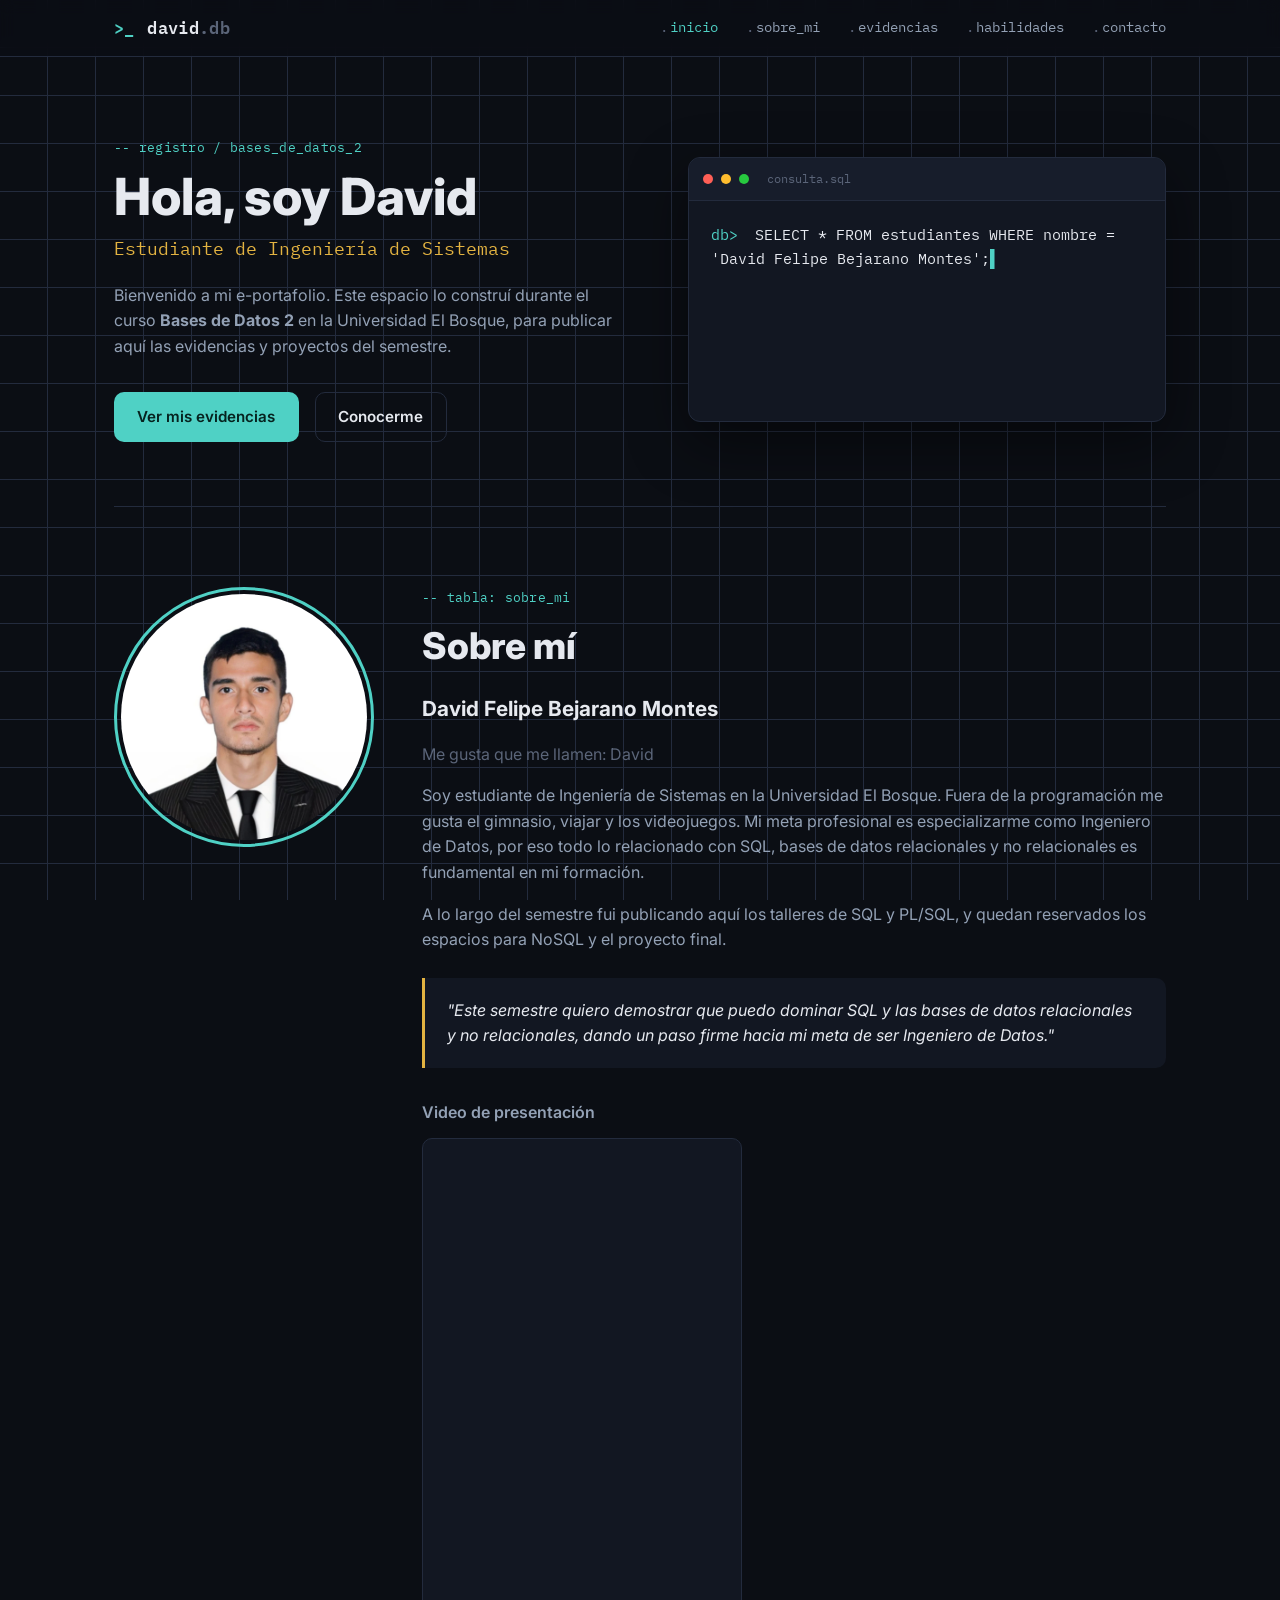
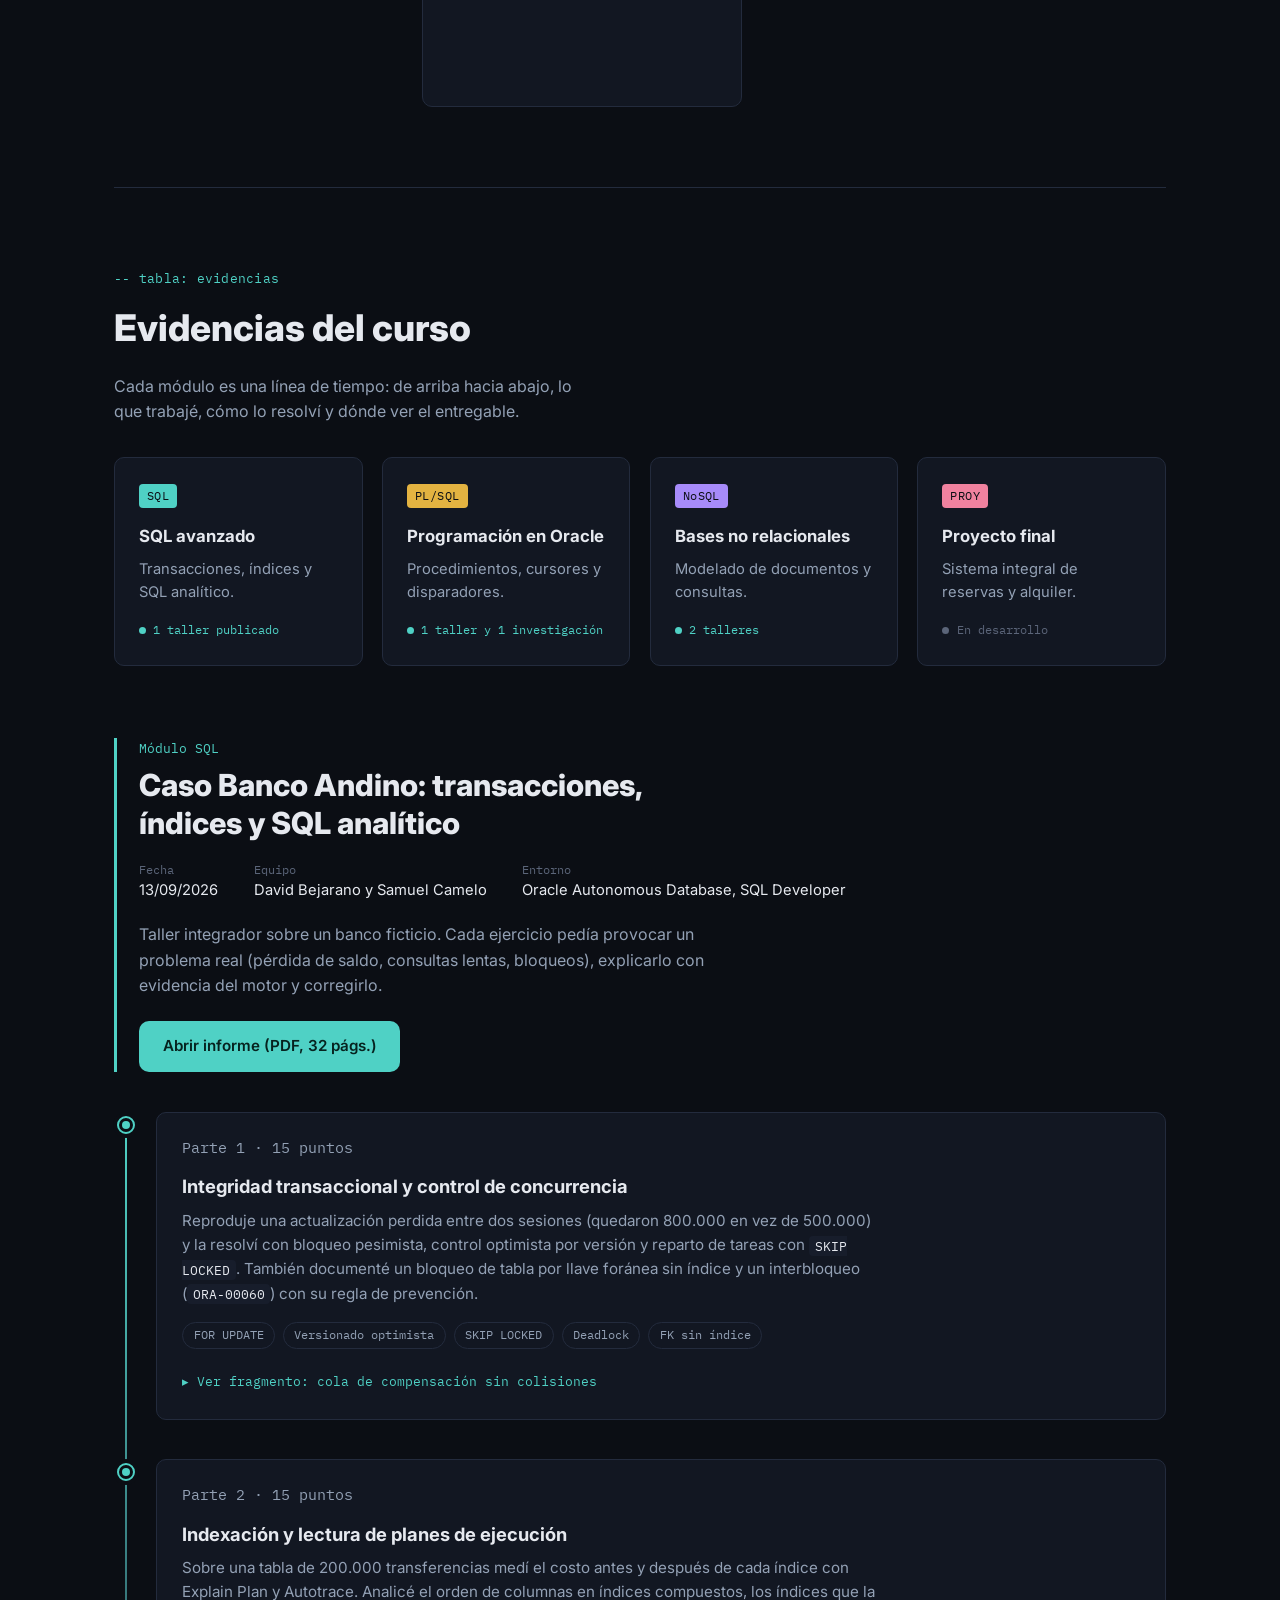
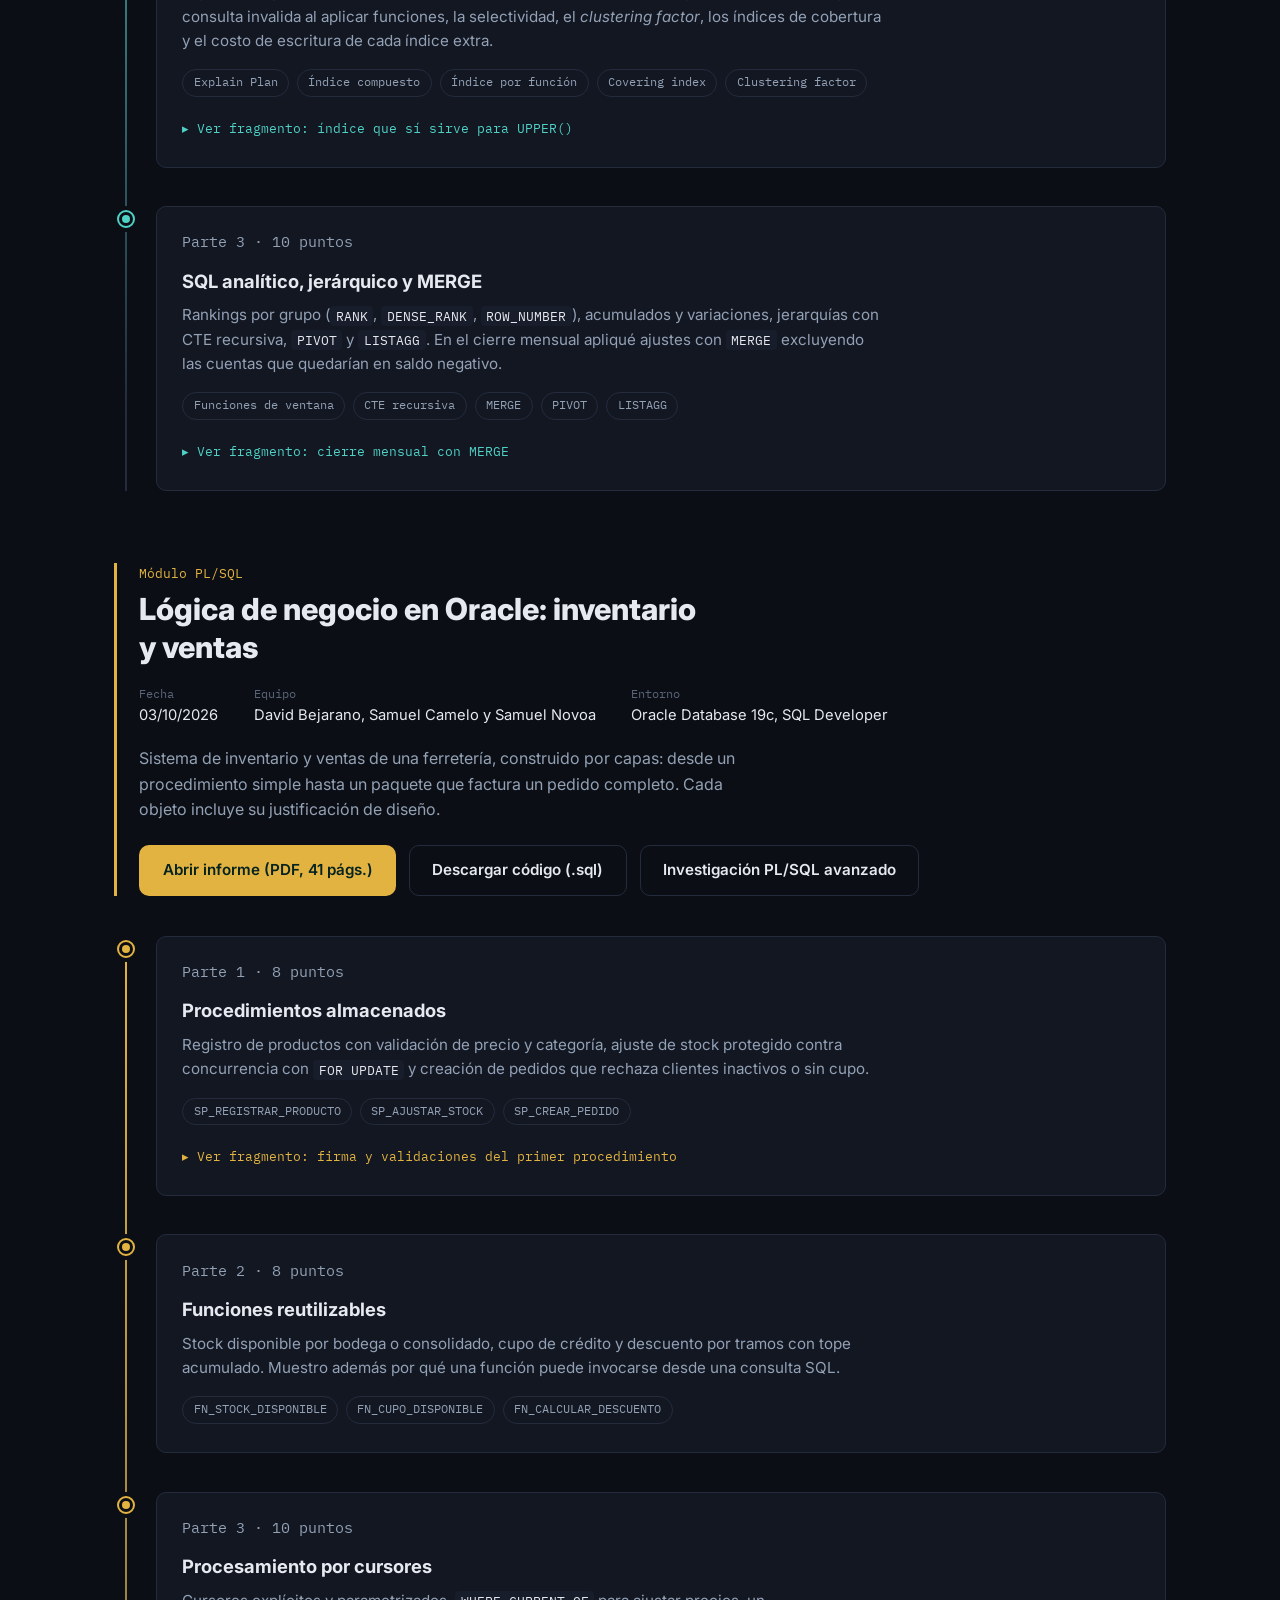
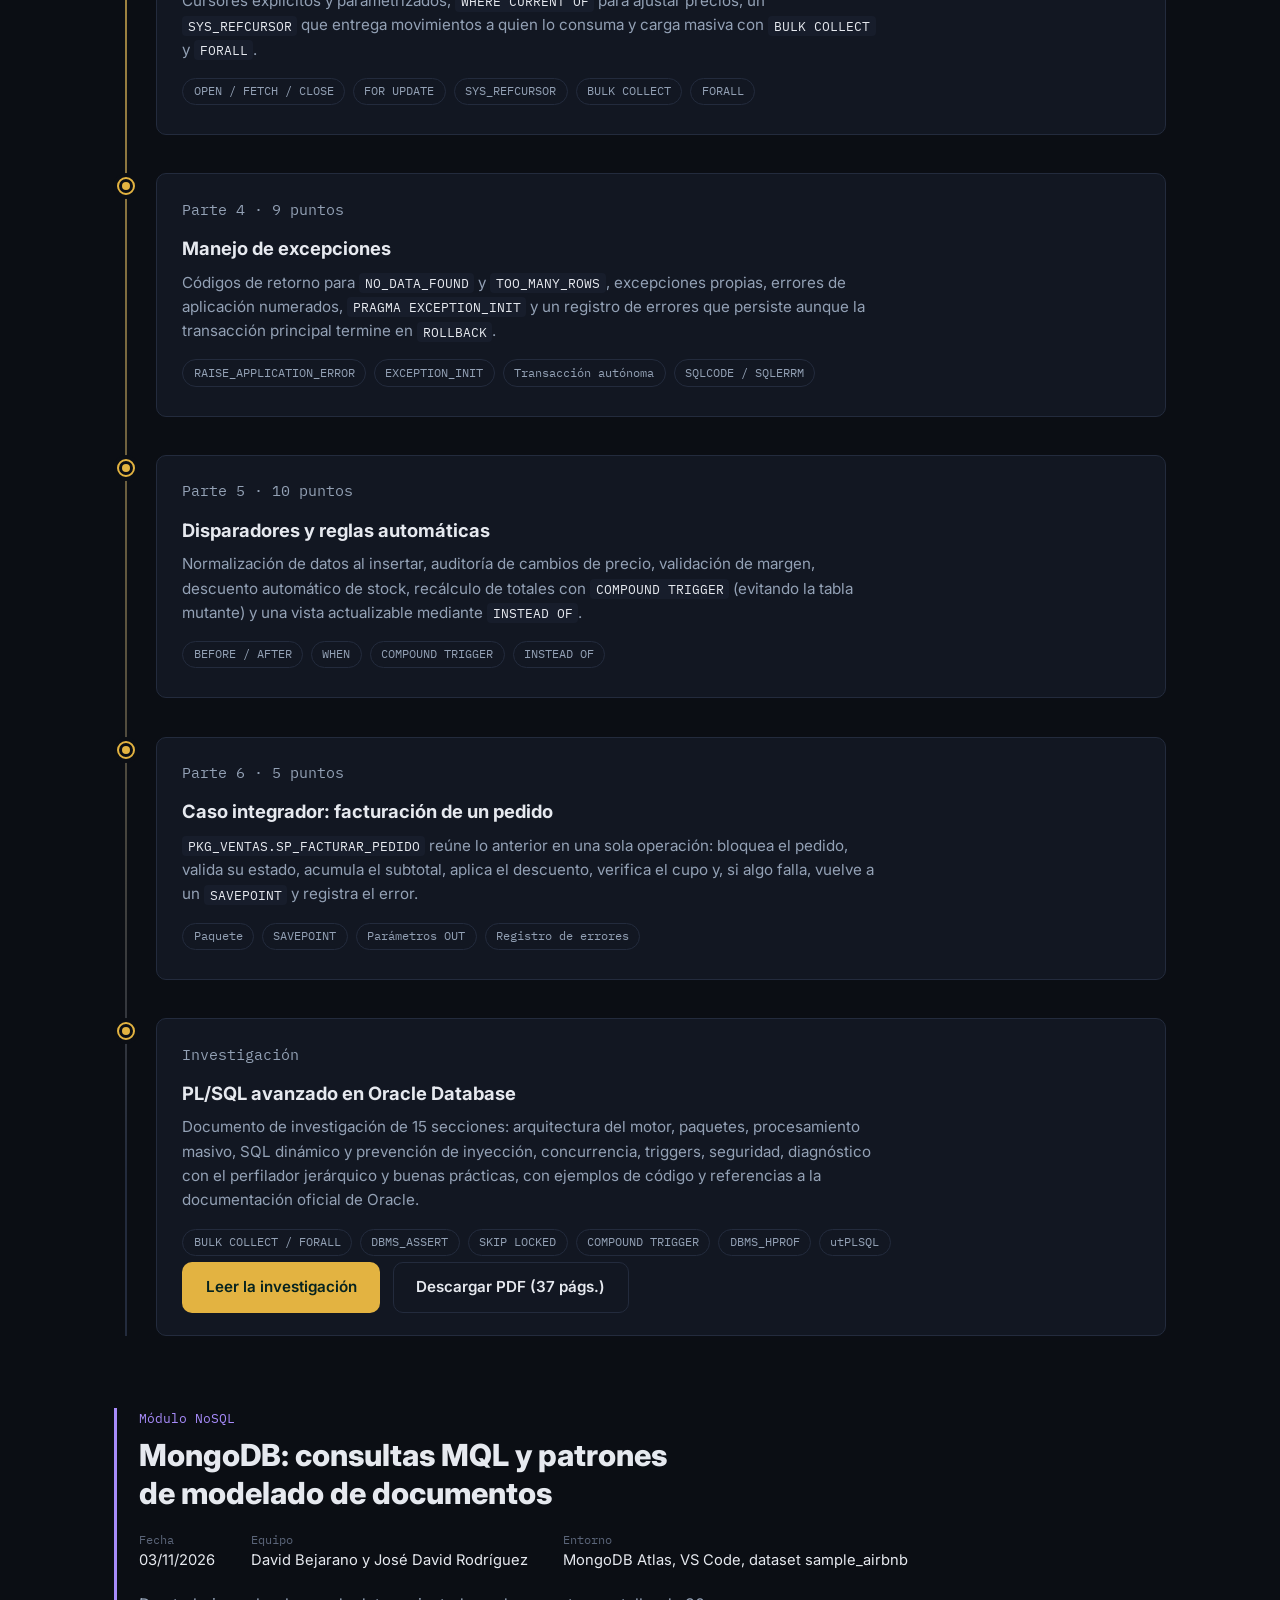
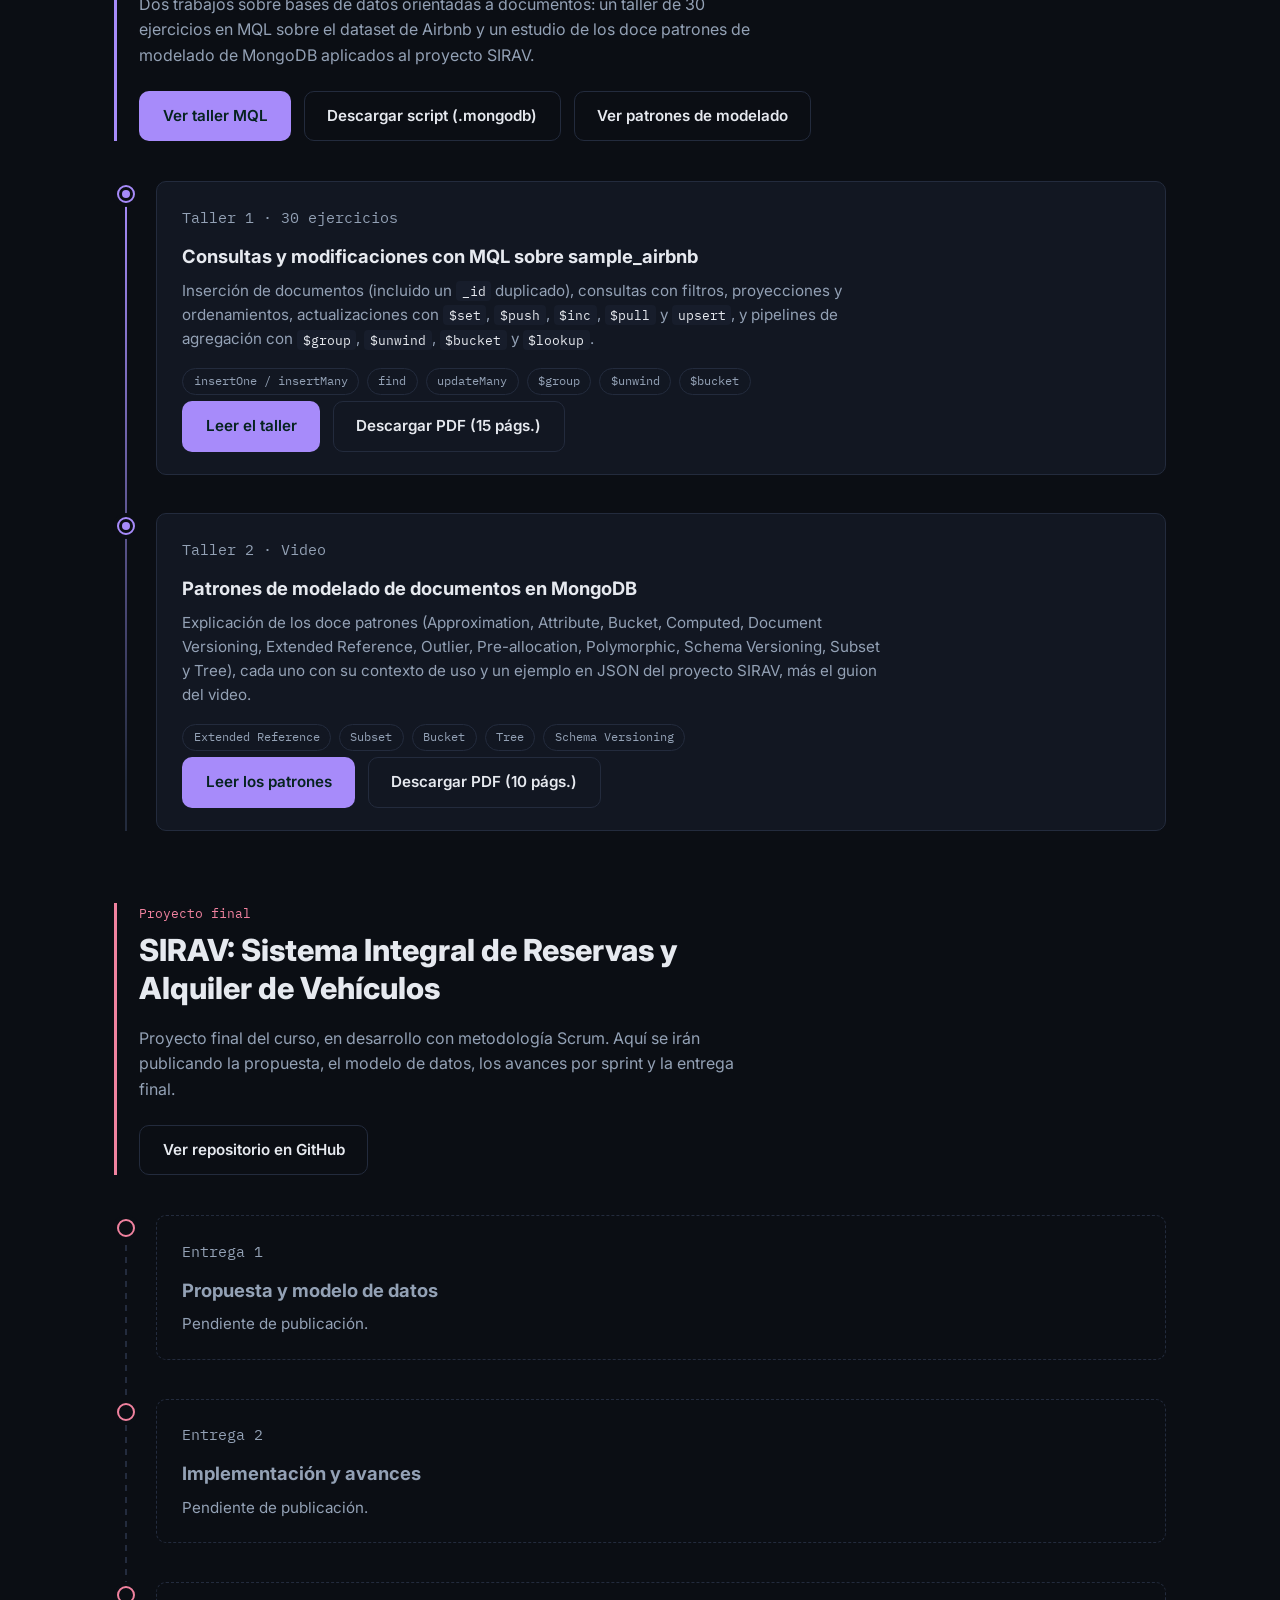
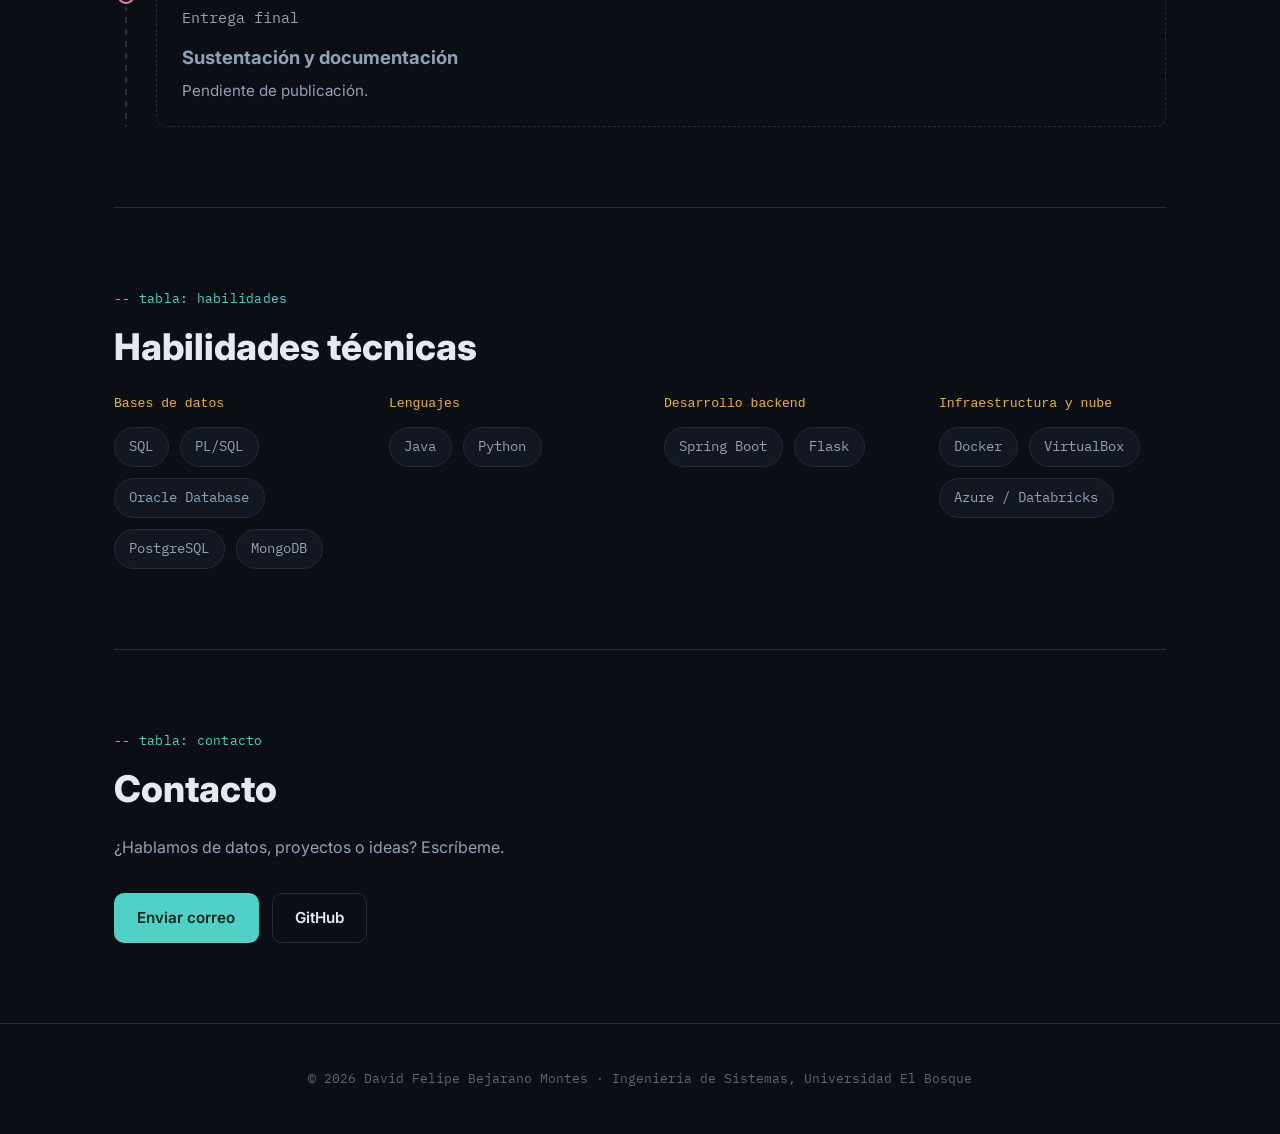
==== commit d45c44ae: "Modulo NoSQL: taller MQL y patrones de modelado" ====
--- a/index.html
+++ b/index.html
@@ -5,7 +5,10 @@
 <meta name="viewport" content="width=device-width, initial-scale=1.0" />
 <title>David Felipe Bejarano Montes | E-Portafolio Bases de Datos 2</title>
 <meta name="description" content="E-portafolio de David Felipe Bejarano Montes — Ingeniería de Sistemas, Universidad El Bosque. Evidencias del curso Bases de Datos 2." />
-<link rel="icon" href="data:,">
+<link rel="icon" href="data:image/svg+xml,%3Csvg xmlns='http://www.w3.org/2000/svg' viewBox='0 0 64 64'%3E%3Crect width='64' height='64' rx='12' fill='%230b0e14'/%3E%3Ctext x='32' y='42' font-family='monospace' font-size='28' font-weight='700' fill='%234fd1c5' text-anchor='middle'%3E%26gt;_%3C/text%3E%3C/svg%3E">
+<meta property="og:title" content="David Felipe Bejarano Montes | E-Portafolio Bases de Datos 2">
+<meta property="og:description" content="Talleres de SQL y PL/SQL, NoSQL y proyecto final del curso Bases de Datos 2, Universidad El Bosque.">
+<meta name="theme-color" content="#0b0e14">
 <link rel="preconnect" href="https://fonts.googleapis.com">
 <link rel="preconnect" href="https://fonts.gstatic.com" crossorigin>
 <link href="https://fonts.googleapis.com/css2?family=IBM+Plex+Mono:wght@400;500;600;700&family=Inter:wght@400;500;600;700;800&display=swap" rel="stylesheet">
@@ -24,9 +27,8 @@
       </button>
       <nav class="nav__links" id="navLinks">
         <a href="#inicio">inicio</a>
-        <a href="#sobre-mi">sobre_mi</a>
+        <a href="#presentacion">sobre_mi</a>
         <a href="#evidencias">evidencias</a>
-        <a href="#presentacion">presentación</a>
         <a href="#habilidades">habilidades</a>
         <a href="#contacto">contacto</a>
       </nav>
@@ -47,8 +49,8 @@
             evidencias y proyectos del semestre.
           </p>
           <div class="hero__actions">
-            <a href="#presentacion" class="btn btn--primary">Ver mi presentación</a>
-            <a href="#evidencias" class="btn btn--ghost">Ver mis evidencias</a>
+            <a href="#evidencias" class="btn btn--primary">Ver mis evidencias</a>
+            <a href="#presentacion" class="btn btn--ghost">Conocerme</a>
           </div>
         </div>
 
@@ -81,20 +83,42 @@
       </div>
     </section>
 
-    <!-- ===== SOBRE MI ===== -->
-    <section class="section" id="sobre-mi">
-      <p class="eyebrow">-- tabla: sobre_mi</p>
-      <h2 class="section__title">Sobre mí</h2>
-      <div class="about__grid">
+    <!-- ===== PRESENTACION ===== -->
+    <section class="section section--split" id="presentacion">
+      <div class="presentacion__photo">
+        <img src="profile.webp" alt="Foto de David Felipe Bejarano Montes" width="300" height="300" loading="lazy" />
+      </div>
+      <div class="presentacion__copy">
+        <p class="eyebrow">-- tabla: sobre_mi</p>
+        <h2 class="section__title">Sobre mí</h2>
+        <p class="presentacion__name">David Felipe Bejarano Montes</p>
+        <p class="dim">Me gusta que me llamen: David</p>
         <p class="about__text">
-          Me apasiona el mundo de los datos: mi meta es especializarme como
-          <strong>Ingeniero de Datos</strong>, por eso el curso de Bases de Datos 2 es clave en mi
-          formación. Fuera de la programación, disfruto ir al gimnasio, viajar y los videojuegos.
+          Soy estudiante de Ingeniería de Sistemas en la Universidad El Bosque. Fuera de la
+          programación me gusta el gimnasio, viajar y los videojuegos. Mi meta profesional es
+          especializarme como Ingeniero de Datos, por eso todo lo relacionado con SQL, bases de
+          datos relacionales y no relacionales es fundamental en mi formación.
         </p>
         <p class="about__text">
-          A lo largo del semestre fui agregando aquí scripts SQL, PL/SQL, trabajos de NoSQL y el
-          avance del proyecto final del curso.
+          A lo largo del semestre fui publicando aquí los talleres de SQL y PL/SQL, y quedan
+          reservados los espacios para NoSQL y el proyecto final.
         </p>
+        <blockquote class="quote">
+          "Este semestre quiero demostrar que puedo dominar SQL y las bases de datos relacionales
+          y no relacionales, dando un paso firme hacia mi meta de ser Ingeniero de Datos."
+        </blockquote>
+
+        <h3 class="video__title">Video de presentación</h3>
+        <div class="video__frame">
+          <iframe
+            src="https://www.youtube.com/embed/jQqlW7JPbJc"
+            title="Video de presentación de David Felipe Bejarano Montes"
+            frameborder="0"
+            allow="accelerometer; autoplay; clipboard-write; encrypted-media; gyroscope; picture-in-picture"
+            allowfullscreen
+            loading="lazy"
+          ></iframe>
+        </div>
       </div>
     </section>
 
@@ -117,13 +141,13 @@
           <span class="card__tag card__tag--amber">PL/SQL</span>
           <h3>Programación en Oracle</h3>
           <p>Procedimientos, cursores y disparadores.</p>
-          <span class="card__status card__status--ok">1 taller publicado</span>
+          <span class="card__status card__status--ok">1 taller y 1 investigación</span>
         </a>
         <a class="card card--link" href="#mod-nosql">
           <span class="card__tag card__tag--violet">NoSQL</span>
           <h3>Bases no relacionales</h3>
           <p>Modelado de documentos y consultas.</p>
-          <span class="card__status">Próximamente</span>
+          <span class="card__status card__status--ok">2 talleres</span>
         </a>
         <a class="card card--link" href="#mod-proyecto">
           <span class="card__tag card__tag--rose">PROY</span>
@@ -251,6 +275,7 @@
           <div class="module__actions">
             <a class="btn btn--primary" href="evidencias/plsql/taller-plsql-informe.pdf" target="_blank" rel="noopener">Abrir informe (PDF, 41 págs.)</a>
             <a class="btn btn--ghost" href="evidencias/plsql/taller-plsql.sql" download>Descargar código (.sql)</a>
+            <a class="btn btn--ghost" href="investigacion-plsql.html">Investigación PL/SQL avanzado</a>
           </div>
         </header>
 
@@ -369,26 +394,87 @@
               </ul>
             </div>
           </li>
+
+          <li class="node">
+            <span class="node__dot" aria-hidden="true"></span>
+            <div class="node__body">
+              <p class="node__step">Investigación</p>
+              <h4>PL/SQL avanzado en Oracle Database</h4>
+              <p>
+                Documento de investigación de 15 secciones: arquitectura del motor, paquetes, procesamiento masivo,
+                SQL dinámico y prevención de inyección, concurrencia, triggers, seguridad, diagnóstico con el
+                perfilador jerárquico y buenas prácticas, con ejemplos de código y referencias a la documentación oficial de Oracle.
+              </p>
+              <ul class="chips">
+                <li>BULK COLLECT / FORALL</li><li>DBMS_ASSERT</li><li>SKIP LOCKED</li><li>COMPOUND TRIGGER</li><li>DBMS_HPROF</li><li>utPLSQL</li>
+              </ul>
+              <div class="module__actions">
+                <a class="btn btn--primary" href="investigacion-plsql.html">Leer la investigación</a>
+                <a class="btn btn--ghost" href="evidencias/plsql/investigacion-plsql-avanzado.pdf" target="_blank" rel="noopener">Descargar PDF (37 págs.)</a>
+              </div>
+            </div>
+          </li>
         </ol>
       </article>
 
       <!-- ---------- MÓDULO NOSQL ---------- -->
-      <article class="module module--violet module--pending" id="mod-nosql">
+      <article class="module module--violet" id="mod-nosql">
         <header class="module__head">
           <p class="module__kicker">Módulo NoSQL</p>
-          <h3 class="module__title">Bases de datos no relacionales</h3>
+          <h3 class="module__title">MongoDB: consultas MQL y patrones de modelado de documentos</h3>
+          <dl class="meta">
+            <div><dt>Fecha</dt><dd>03/11/2026</dd></div>
+            <div><dt>Equipo</dt><dd>David Bejarano y José David Rodríguez</dd></div>
+            <div><dt>Entorno</dt><dd>MongoDB Atlas, VS Code, dataset sample_airbnb</dd></div>
+          </dl>
           <p class="module__desc">
-            Este espacio está reservado para los ejercicios y trabajos de NoSQL del curso.
-            Aquí se publicarán el modelado de documentos, las consultas y sus evidencias.
+            Dos trabajos sobre bases de datos orientadas a documentos: un taller de 30 ejercicios en MQL sobre el dataset de Airbnb
+            y un estudio de los doce patrones de modelado de MongoDB aplicados al proyecto SIRAV.
           </p>
+          <div class="module__actions">
+            <a class="btn btn--primary" href="taller-mql.html">Ver taller MQL</a>
+            <a class="btn btn--ghost" href="evidencias/nosql/taller-mql-airbnb.mongodb" download>Descargar script (.mongodb)</a>
+            <a class="btn btn--ghost" href="patrones-nosql.html">Ver patrones de modelado</a>
+          </div>
         </header>
         <ol class="timeline">
-          <li class="node node--pending">
-            <span class="node__dot" aria-hidden="true"></span>
-            <div class="node__body">
-              <p class="node__step">Pendiente de publicación</p>
-              <h4>Primer trabajo NoSQL</h4>
-              <p>Se agregará cuando el trabajo esté entregado.</p>
+          <li class="node">
+            <span class="node__dot" aria-hidden="true"></span>
+            <div class="node__body">
+              <p class="node__step">Taller 1 · 30 ejercicios</p>
+              <h4>Consultas y modificaciones con MQL sobre sample_airbnb</h4>
+              <p>
+                Inserción de documentos (incluido un <code>_id</code> duplicado), consultas con filtros, proyecciones y
+                ordenamientos, actualizaciones con <code>$set</code>, <code>$push</code>, <code>$inc</code>, <code>$pull</code> y
+                <code>upsert</code>, y pipelines de agregación con <code>$group</code>, <code>$unwind</code>, <code>$bucket</code> y <code>$lookup</code>.
+              </p>
+              <ul class="chips">
+                <li>insertOne / insertMany</li><li>find</li><li>updateMany</li><li>$group</li><li>$unwind</li><li>$bucket</li>
+              </ul>
+              <div class="module__actions">
+                <a class="btn btn--primary" href="taller-mql.html">Leer el taller</a>
+                <a class="btn btn--ghost" href="evidencias/nosql/taller-mql-airbnb.pdf" target="_blank" rel="noopener">Descargar PDF (15 págs.)</a>
+              </div>
+            </div>
+          </li>
+
+          <li class="node">
+            <span class="node__dot" aria-hidden="true"></span>
+            <div class="node__body">
+              <p class="node__step">Taller 2 · Video</p>
+              <h4>Patrones de modelado de documentos en MongoDB</h4>
+              <p>
+                Explicación de los doce patrones (Approximation, Attribute, Bucket, Computed, Document Versioning, Extended Reference,
+                Outlier, Pre-allocation, Polymorphic, Schema Versioning, Subset y Tree), cada uno con su contexto de uso y un
+                ejemplo en JSON del proyecto SIRAV, más el guion del video.
+              </p>
+              <ul class="chips">
+                <li>Extended Reference</li><li>Subset</li><li>Bucket</li><li>Tree</li><li>Schema Versioning</li>
+              </ul>
+              <div class="module__actions">
+                <a class="btn btn--primary" href="patrones-nosql.html">Leer los patrones</a>
+                <a class="btn btn--ghost" href="evidencias/nosql/patrones-modelado-nosql.pdf" target="_blank" rel="noopener">Descargar PDF (10 págs.)</a>
+              </div>
             </div>
           </li>
         </ol>
@@ -436,58 +522,27 @@
       </article>
     </section>
 
-    <!-- ===== PRESENTACION ===== -->
-    <section class="section section--split" id="presentacion">
-      <div class="presentacion__photo">
-        <img src="profile.webp" alt="Foto de David Felipe Bejarano Montes" width="300" height="300" loading="lazy" />
-      </div>
-      <div class="presentacion__copy">
-        <p class="eyebrow">-- tabla: presentacion</p>
-        <h2 class="section__title">Presentación</h2>
-        <p class="presentacion__name">David Felipe Bejarano Montes</p>
-        <p class="dim">Me gusta que me llamen: David</p>
-        <p class="about__text">
-          Soy estudiante de Ingeniería de Sistemas en la Universidad El Bosque. Fuera de la
-          programación me gusta el gimnasio, viajar y los videojuegos. Mi meta profesional es
-          especializarme como Ingeniero de Datos, por eso todo lo relacionado con SQL, bases de
-          datos relacionales y no relacionales es fundamental en mi formación.
-        </p>
-        <blockquote class="quote">
-          "Este semestre quiero demostrar que puedo dominar SQL y las bases de datos relacionales
-          y no relacionales, dando un paso firme hacia mi meta de ser Ingeniero de Datos."
-        </blockquote>
-
-        <h3 class="video__title">Video de presentación</h3>
-        <div class="video__frame">
-          <iframe
-            src="https://www.youtube.com/embed/jQqlW7JPbJc"
-            title="Video de presentación de David Felipe Bejarano Montes"
-            frameborder="0"
-            allow="accelerometer; autoplay; clipboard-write; encrypted-media; gyroscope; picture-in-picture"
-            allowfullscreen
-            loading="lazy"
-          ></iframe>
-        </div>
-      </div>
-    </section>
-
     <!-- ===== HABILIDADES ===== -->
     <section class="section" id="habilidades">
       <p class="eyebrow">-- tabla: habilidades</p>
       <h2 class="section__title">Habilidades técnicas</h2>
-      <div class="skills">
-        <span class="skill">SQL</span>
-        <span class="skill">PL/SQL</span>
-        <span class="skill">PostgreSQL</span>
-        <span class="skill">MongoDB</span>
-        <span class="skill">NoSQL</span>
-        <span class="skill">Java</span>
-        <span class="skill">Python</span>
-        <span class="skill">Spring Boot</span>
-        <span class="skill">Flask</span>
-        <span class="skill">Docker</span>
-        <span class="skill">VirtualBox</span>
-        <span class="skill">Azure / Databricks</span>
+      <div class="skillgroups">
+        <div class="skillgroup">
+          <h3>Bases de datos</h3>
+          <div class="skills"><span class="skill">SQL</span><span class="skill">PL/SQL</span><span class="skill">Oracle Database</span><span class="skill">PostgreSQL</span><span class="skill">MongoDB</span></div>
+        </div>
+        <div class="skillgroup">
+          <h3>Lenguajes</h3>
+          <div class="skills"><span class="skill">Java</span><span class="skill">Python</span></div>
+        </div>
+        <div class="skillgroup">
+          <h3>Desarrollo backend</h3>
+          <div class="skills"><span class="skill">Spring Boot</span><span class="skill">Flask</span></div>
+        </div>
+        <div class="skillgroup">
+          <h3>Infraestructura y nube</h3>
+          <div class="skills"><span class="skill">Docker</span><span class="skill">VirtualBox</span><span class="skill">Azure / Databricks</span></div>
+        </div>
       </div>
     </section>
 
@@ -496,12 +551,15 @@
       <p class="eyebrow">-- tabla: contacto</p>
       <h2 class="section__title">Contacto</h2>
       <p class="section__lead">¿Hablamos de datos, proyectos o ideas? Escríbeme.</p>
-      <a class="btn btn--primary" href="mailto:TU_CORREO@ejemplo.com">Enviar correo</a>
+      <div class="module__actions">
+        <a class="btn btn--primary" href="mailto:dbejaranom@unbosque.edu.co">Enviar correo</a>
+        <a class="btn btn--ghost" href="https://github.com/DavidBejarano309" target="_blank" rel="noopener">GitHub</a>
+      </div>
     </section>
   </main>
 
   <footer class="footer">
-    <p>&copy; <span id="year"></span> David Felipe Bejarano Montes — E-Portafolio Bases de Datos 2</p>
+    <p>&copy; <span id="year"></span> David Felipe Bejarano Montes · Ingeniería de Sistemas, Universidad El Bosque</p>
   </footer>
 
   <script src="script.js"></script>
--- a/style.css
+++ b/style.css
@@ -526,3 +526,22 @@
   .node__body{ padding: 1.1rem 1.1rem; }
   .module__head{ padding-left: 1rem; }
 }
+
+/* ---------- Ajustes de pulido ---------- */
+.presentacion__photo img{ height: auto; }
+
+.skillgroups{
+  display: grid;
+  grid-template-columns: repeat(auto-fit, minmax(260px, 1fr));
+  gap: 2rem 3rem;
+}
+.skillgroup h3{
+  margin: 0 0 0.8rem;
+  font-family: var(--font-mono);
+  font-size: 0.82rem;
+  font-weight: 500;
+  color: var(--amber);
+}
+.section--contact .module__actions{ margin-top: 0.5rem; }
+.presentacion__copy .about__text + .about__text{ margin-top: 1rem; }
+.skillgroups{ grid-template-columns: repeat(auto-fit, minmax(210px, 1fr)); }
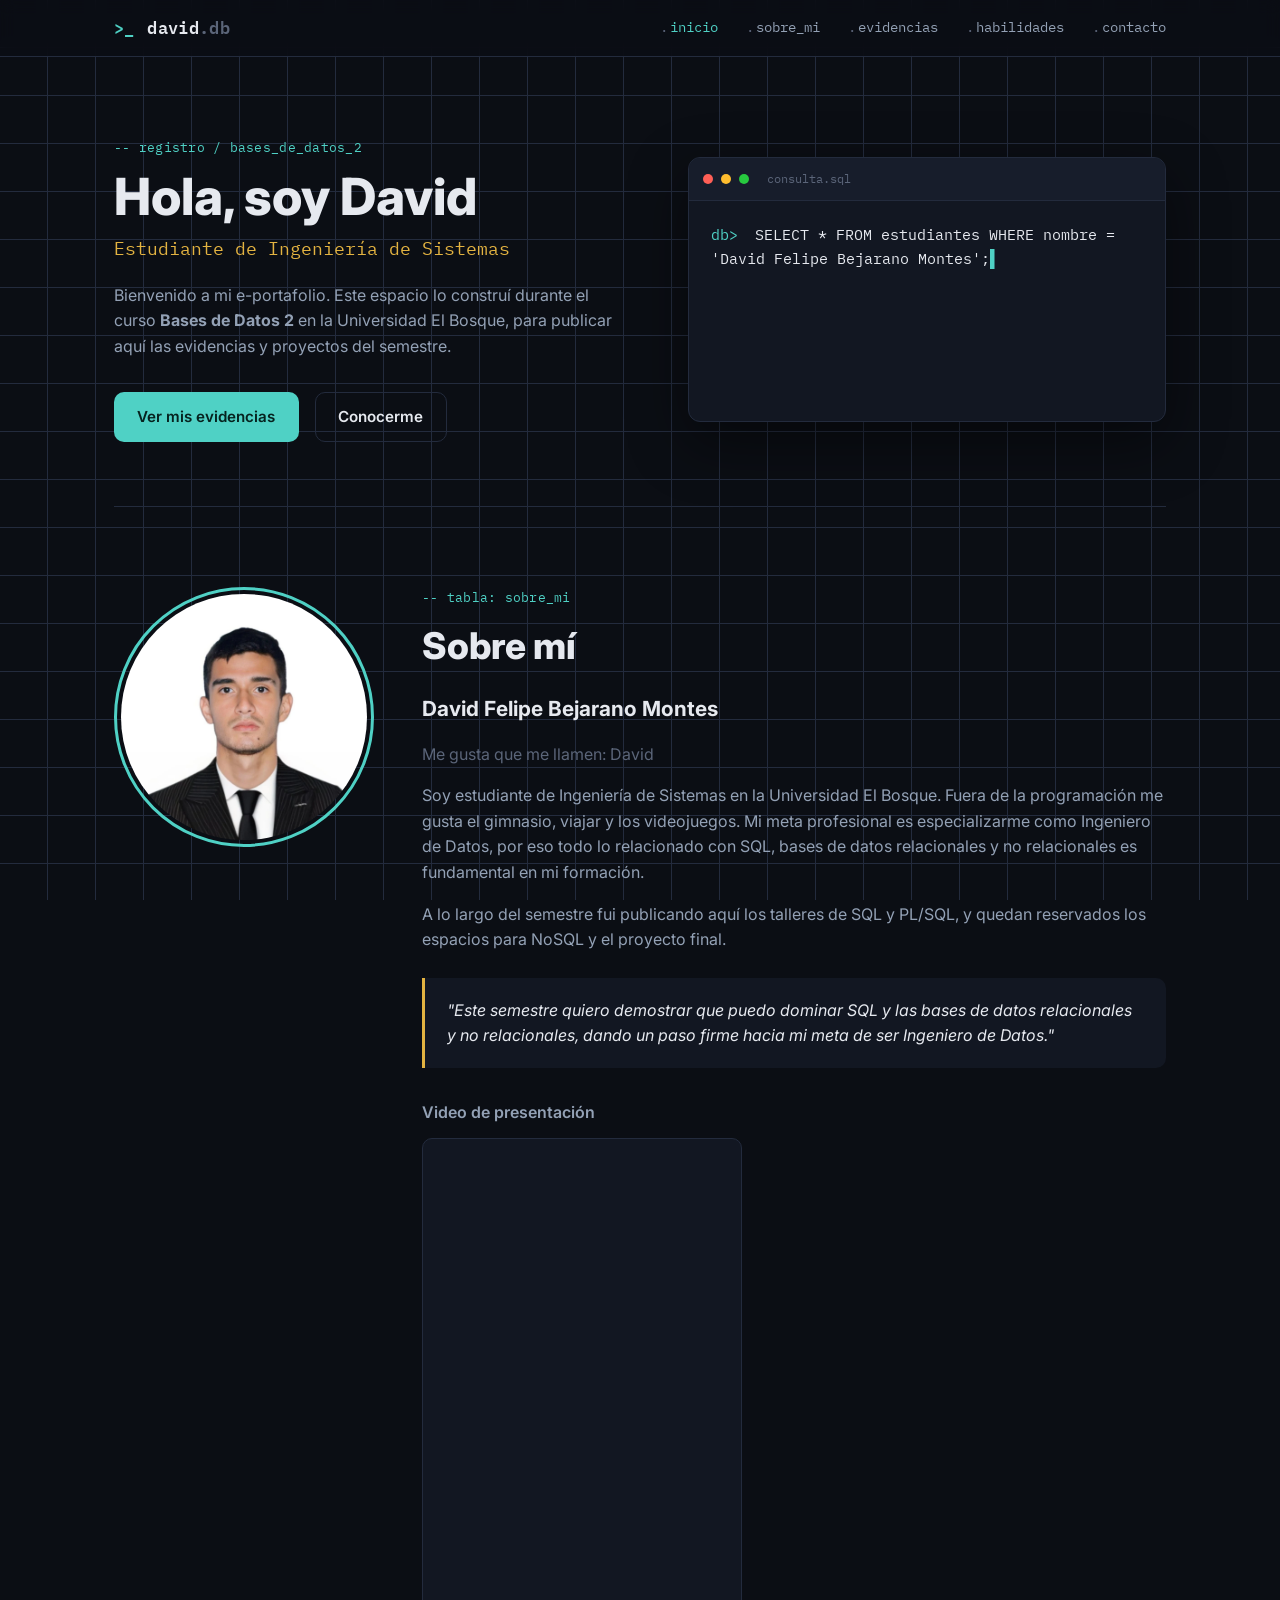
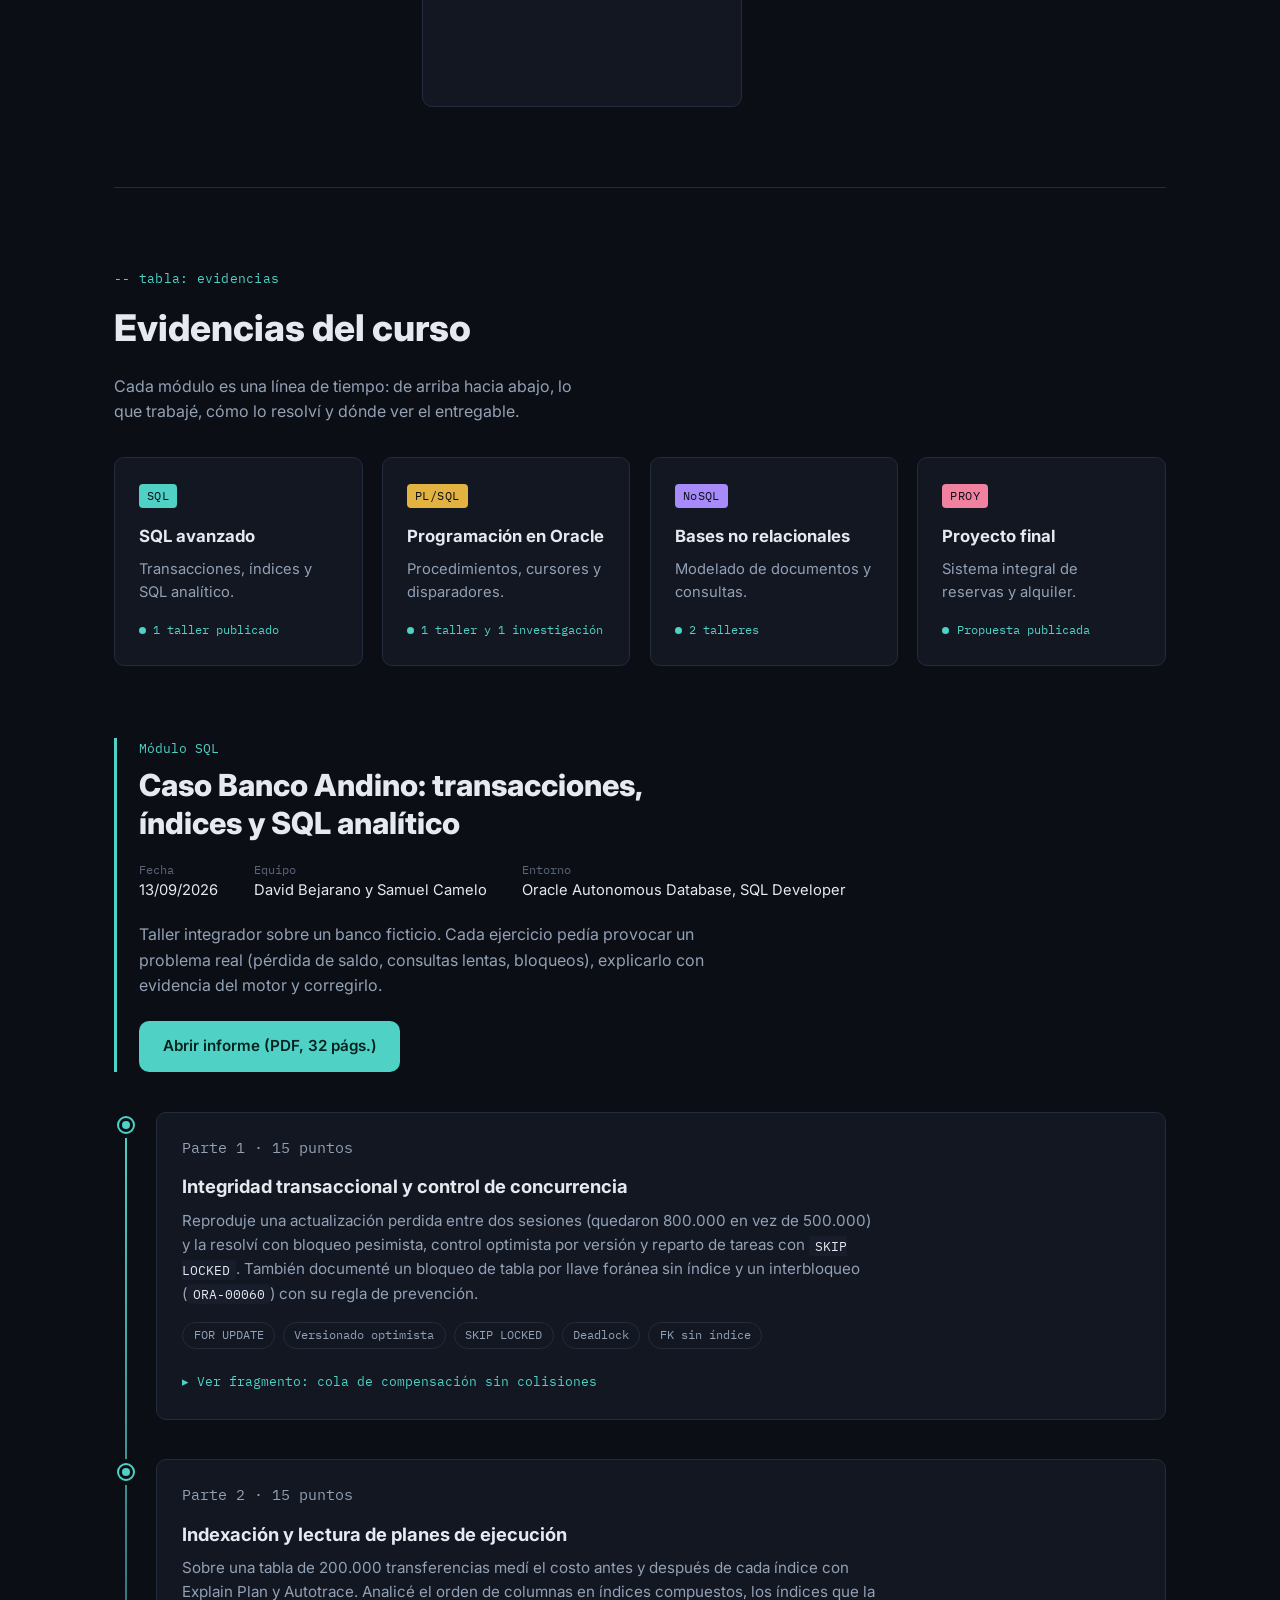
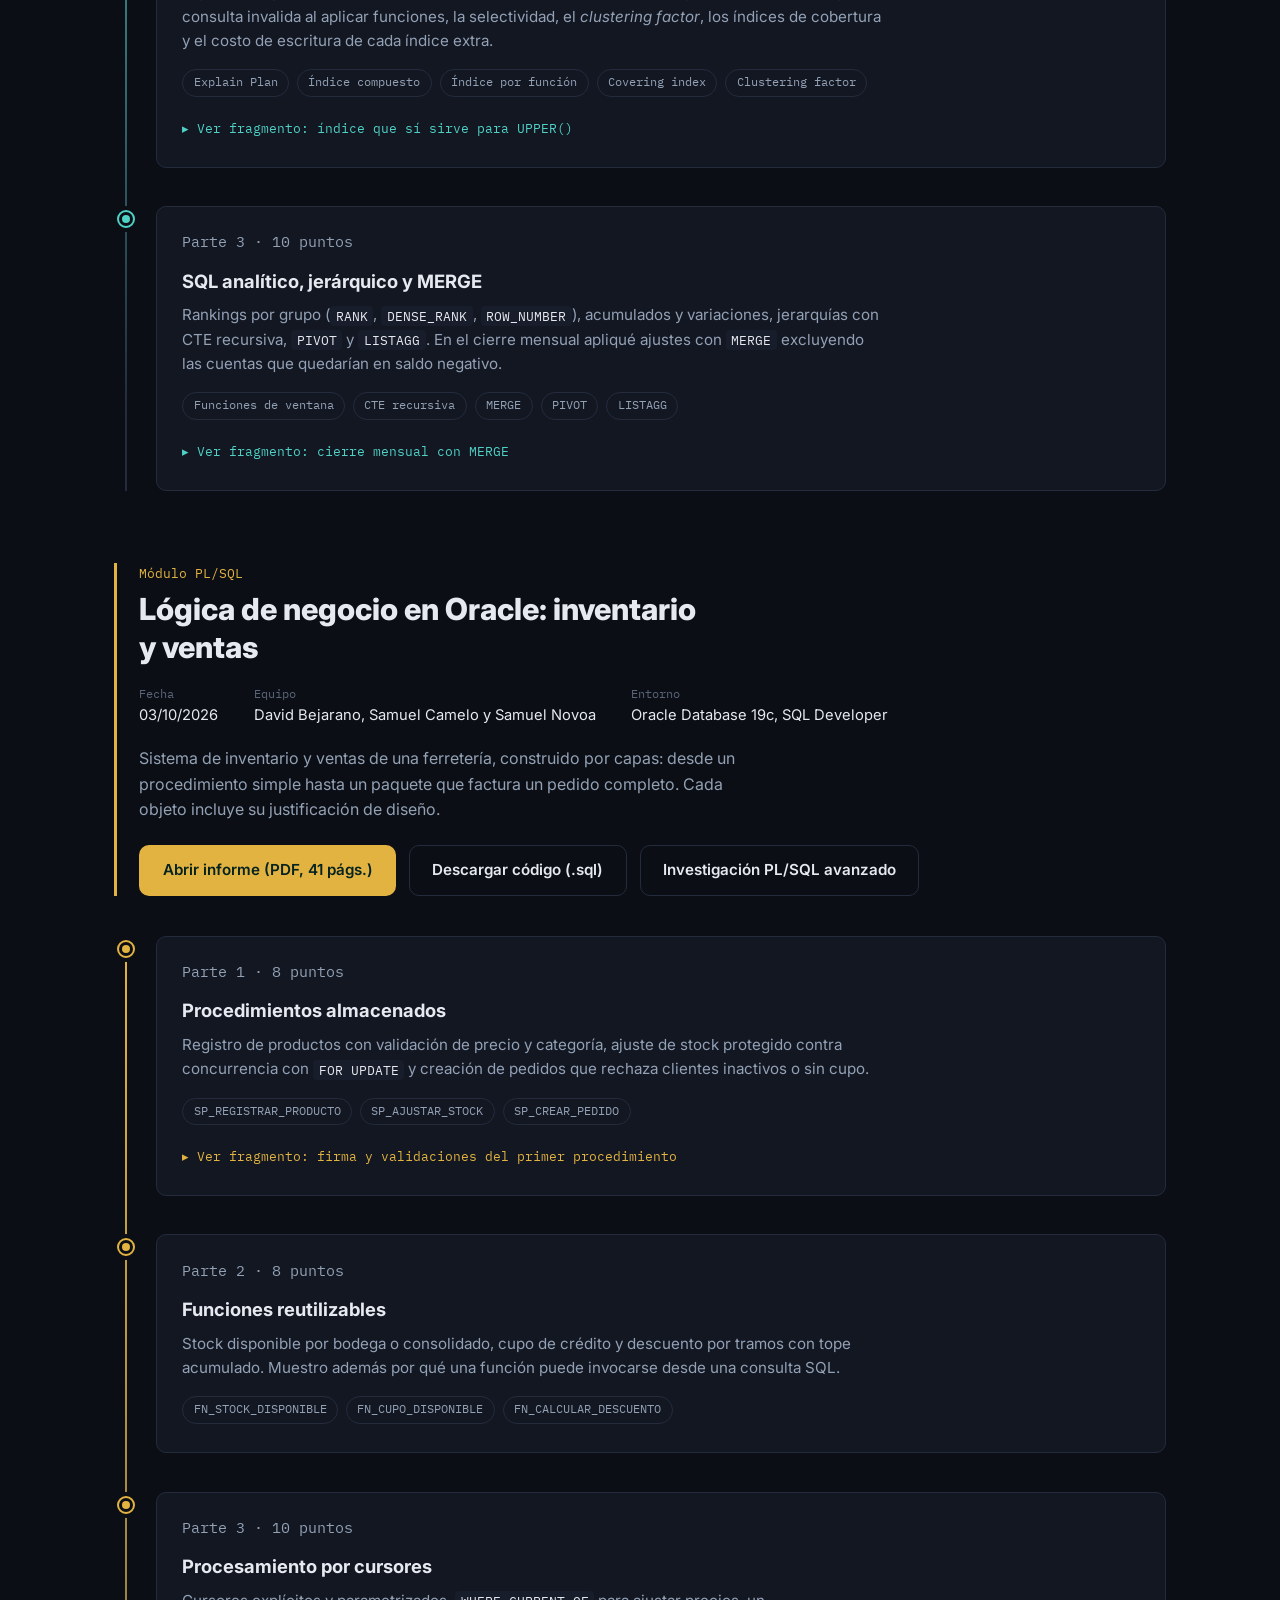
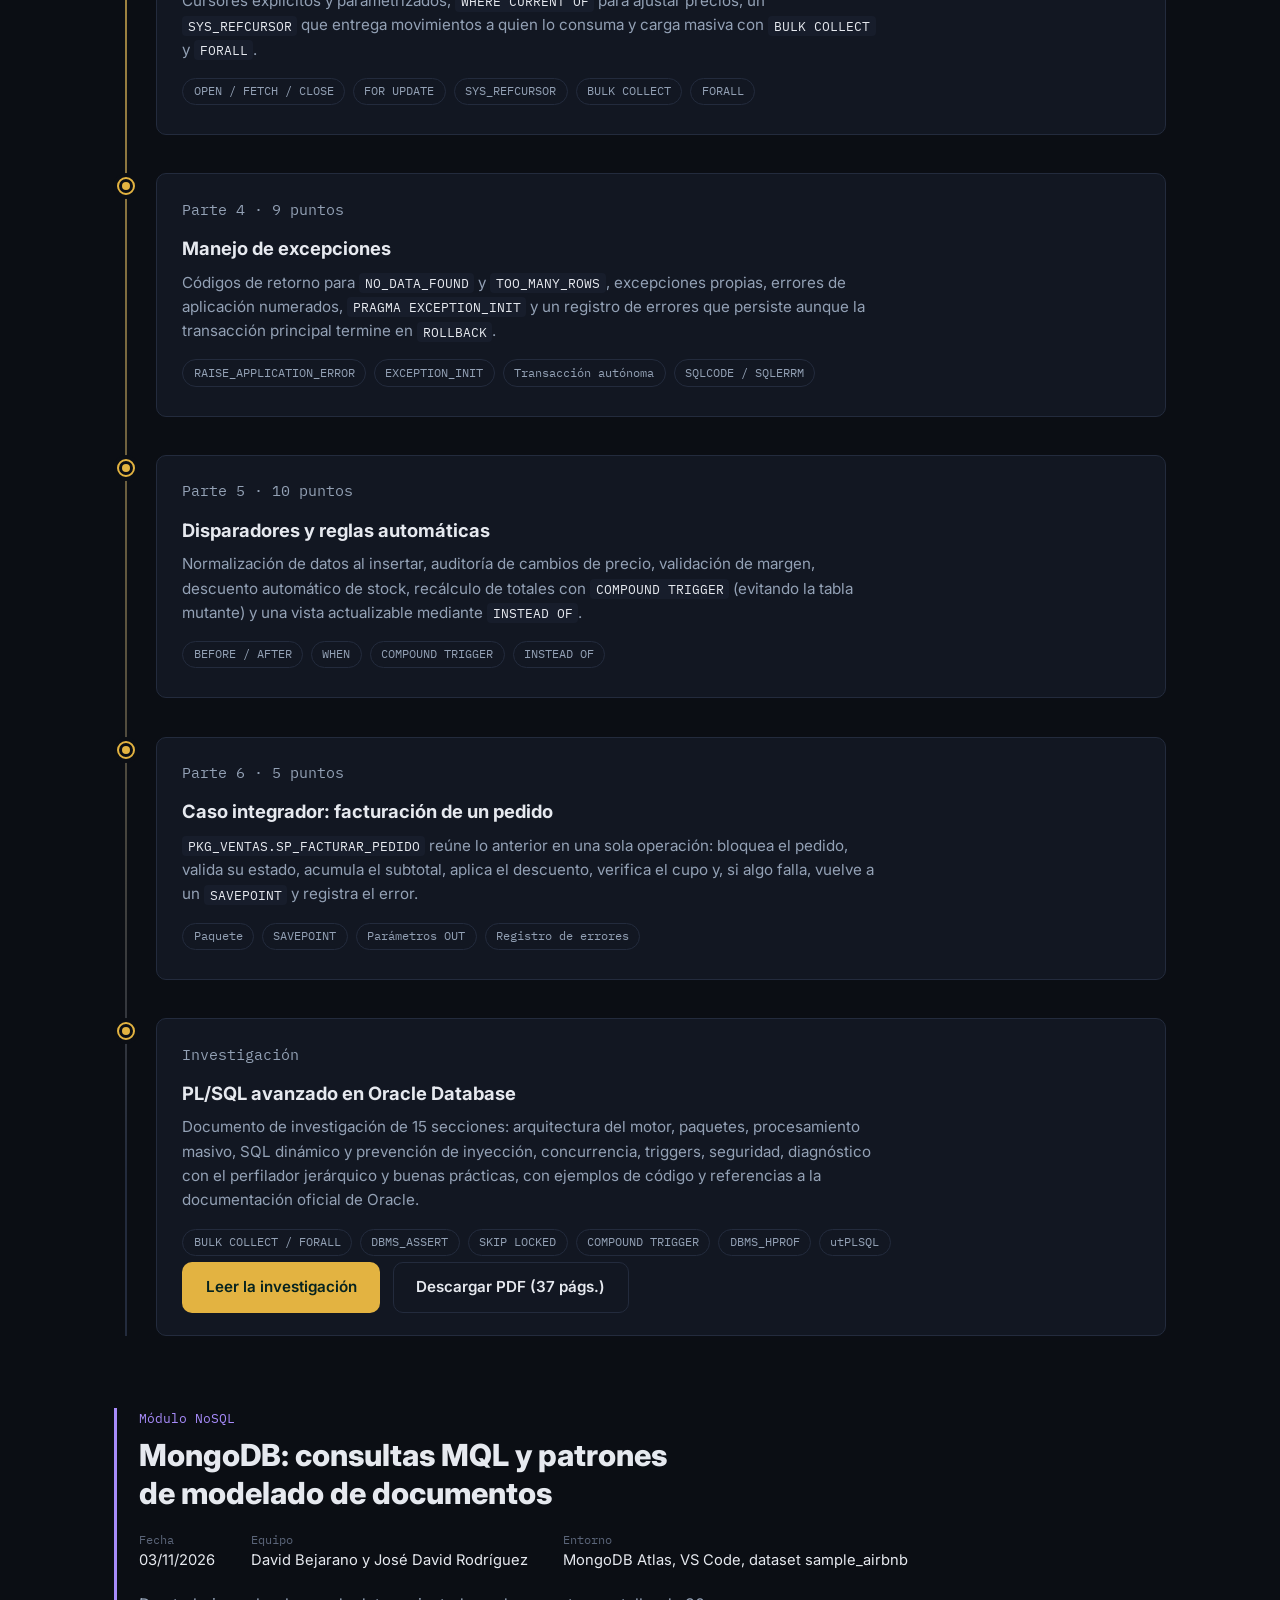
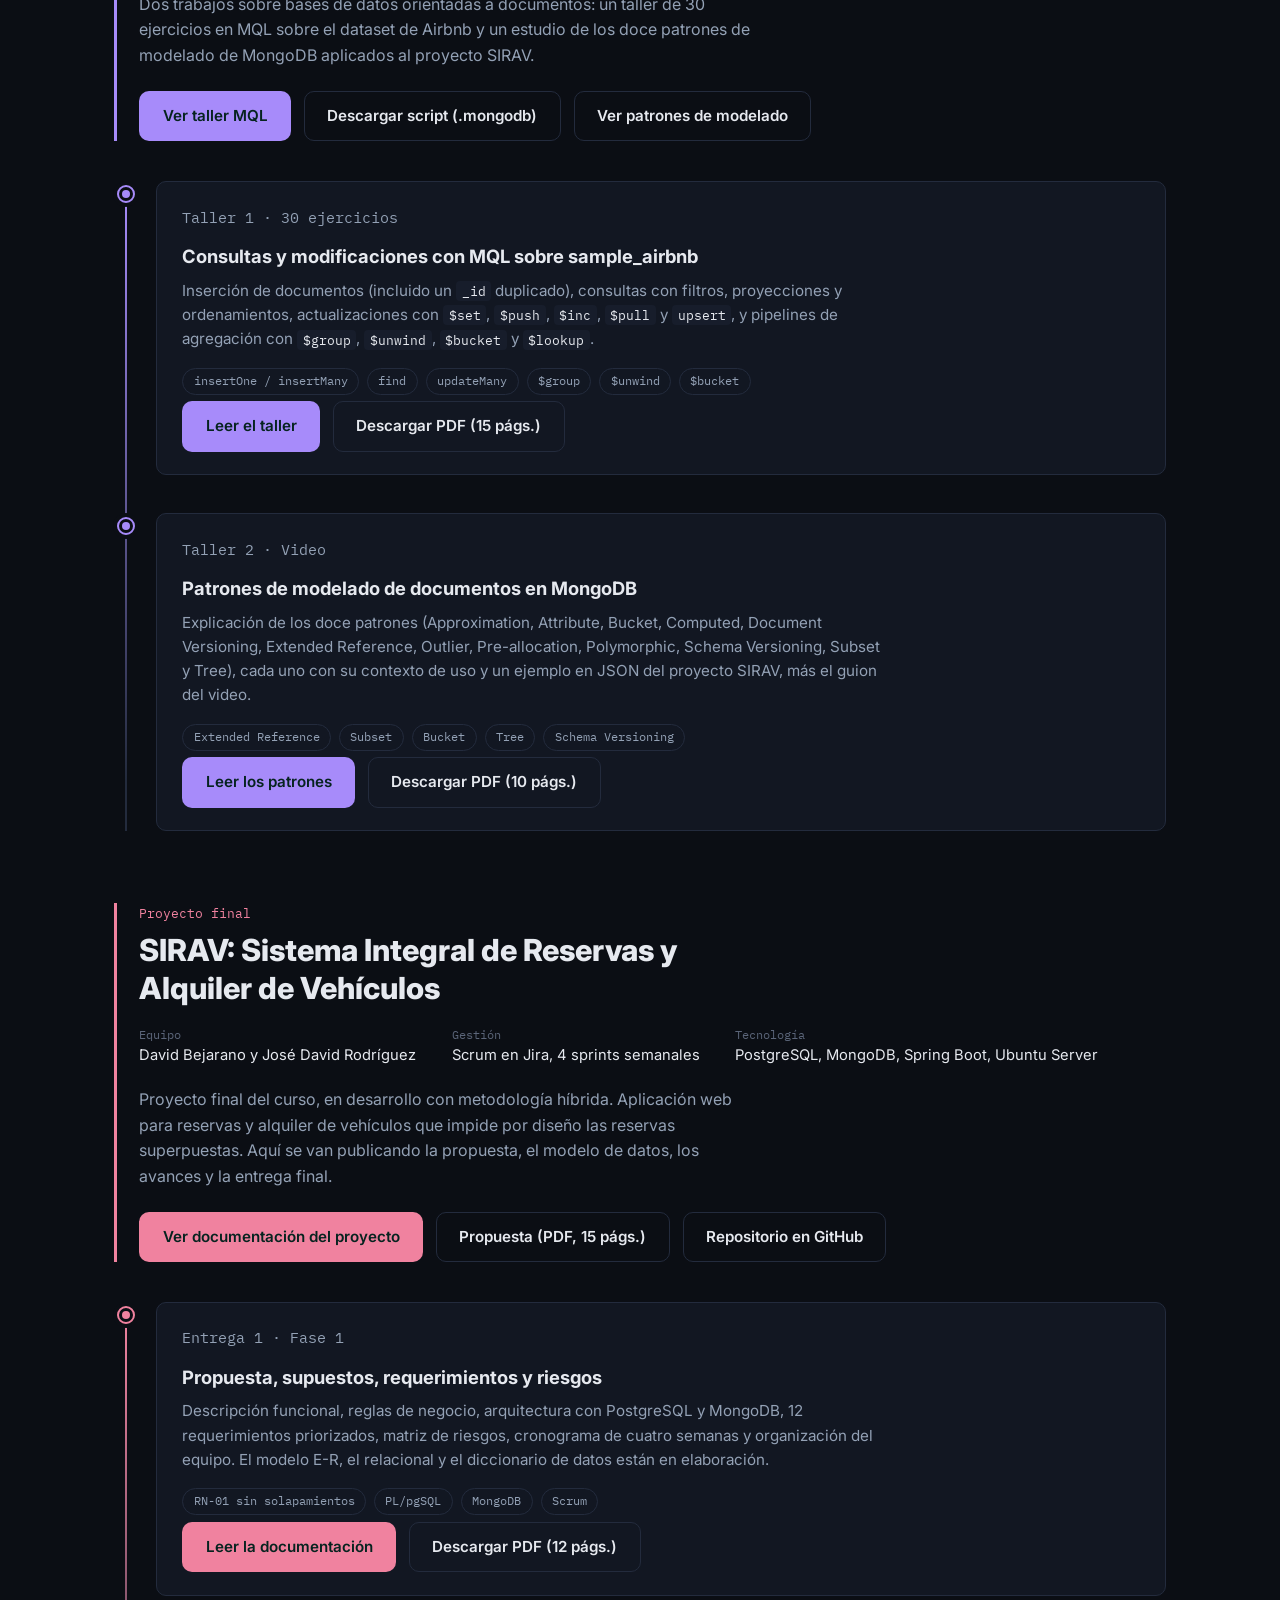
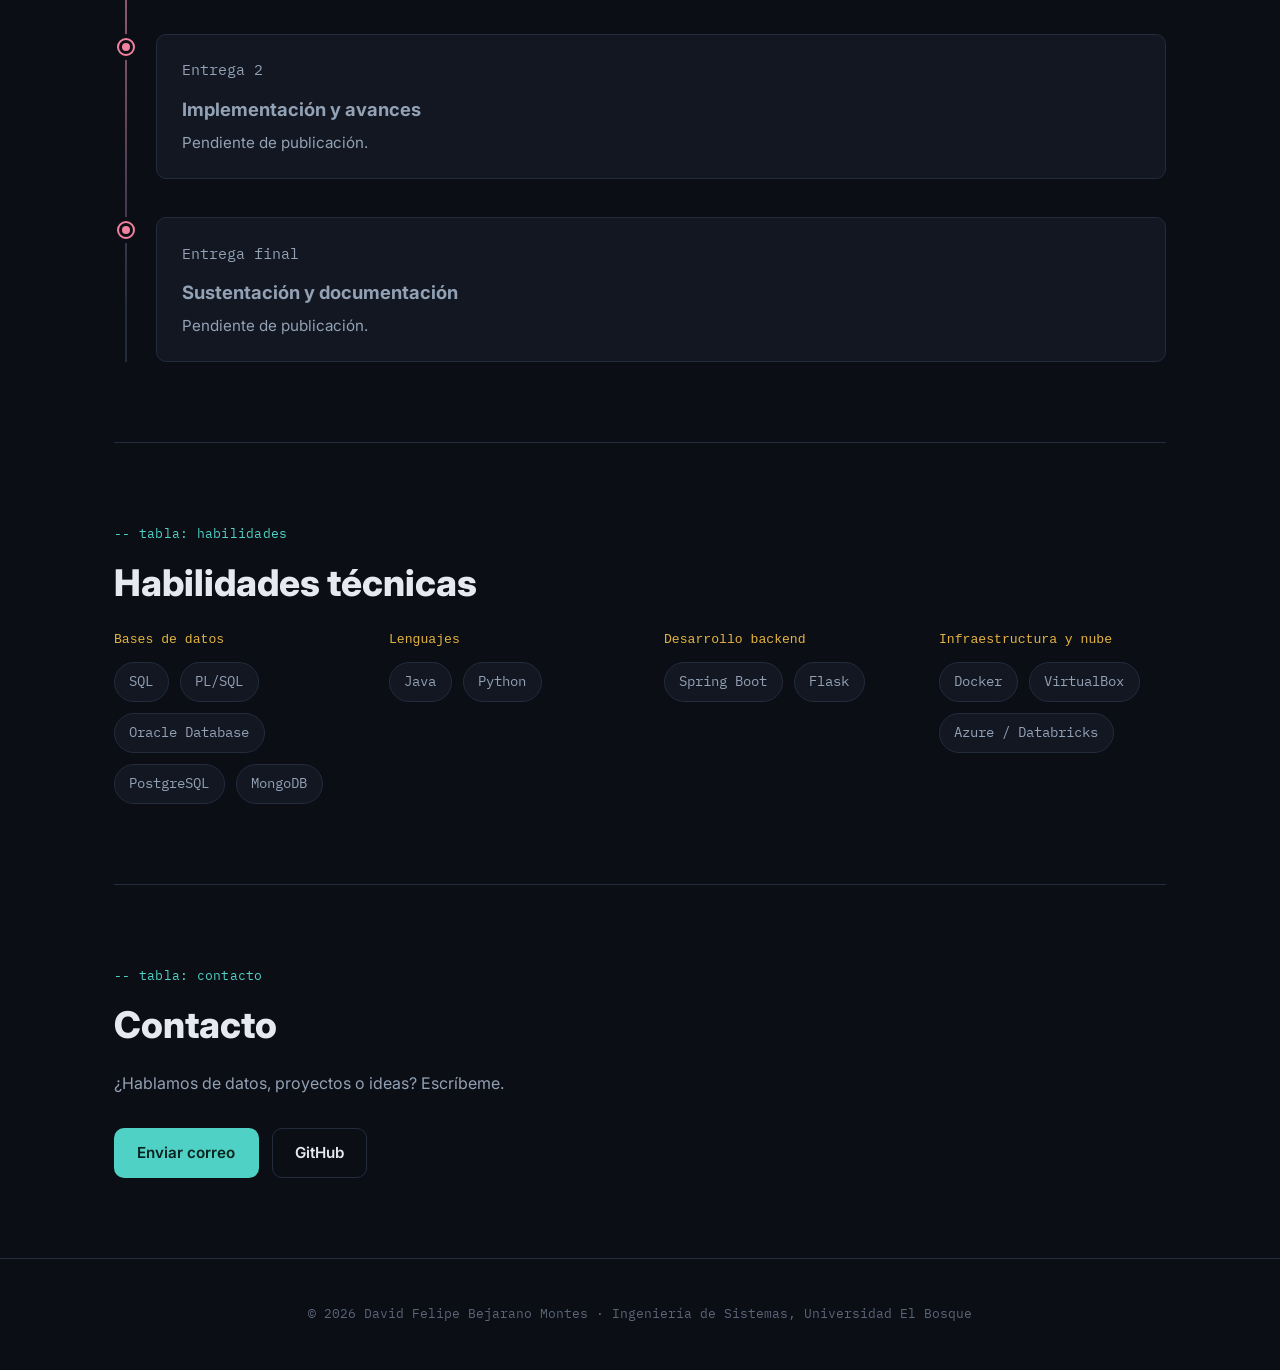
==== commit fef4c93e: "Pagina de documentacion del proyecto SIRAV" ====
--- a/index.html
+++ b/index.html
@@ -153,7 +153,7 @@
           <span class="card__tag card__tag--rose">PROY</span>
           <h3>Proyecto final</h3>
           <p>Sistema integral de reservas y alquiler.</p>
-          <span class="card__status">En desarrollo</span>
+          <span class="card__status card__status--ok">Propuesta publicada</span>
         </a>
       </div>
 
@@ -481,25 +481,42 @@
       </article>
 
       <!-- ---------- MÓDULO PROYECTO FINAL ---------- -->
-      <article class="module module--rose module--pending" id="mod-proyecto">
+      <article class="module module--rose" id="mod-proyecto">
         <header class="module__head">
           <p class="module__kicker">Proyecto final</p>
           <h3 class="module__title">SIRAV: Sistema Integral de Reservas y Alquiler de Vehículos</h3>
+          <dl class="meta">
+            <div><dt>Equipo</dt><dd>David Bejarano y José David Rodríguez</dd></div>
+            <div><dt>Gestión</dt><dd>Scrum en Jira, 4 sprints semanales</dd></div>
+            <div><dt>Tecnología</dt><dd>PostgreSQL, MongoDB, Spring Boot, Ubuntu Server</dd></div>
+          </dl>
           <p class="module__desc">
-            Proyecto final del curso, en desarrollo con metodología Scrum. Aquí se irán publicando la
-            propuesta, el modelo de datos, los avances por sprint y la entrega final.
+            Proyecto final del curso, en desarrollo con metodología híbrida. Aplicación web para reservas y alquiler de vehículos
+            que impide por diseño las reservas superpuestas. Aquí se van publicando la propuesta, el modelo de datos, los avances y la entrega final.
           </p>
           <div class="module__actions">
-            <a class="btn btn--ghost" href="https://github.com/DavidBejarano309/SIRAV" target="_blank" rel="noopener">Ver repositorio en GitHub</a>
+            <a class="btn btn--primary" href="sirav.html">Ver documentación del proyecto</a>
+            <a class="btn btn--ghost" href="evidencias/proyecto/SIRAV_Propuesta.pdf" target="_blank" rel="noopener">Propuesta (PDF, 15 págs.)</a>
+            <a class="btn btn--ghost" href="https://github.com/DavidBejarano309/SIRAV" target="_blank" rel="noopener">Repositorio en GitHub</a>
           </div>
         </header>
         <ol class="timeline">
-          <li class="node node--pending">
-            <span class="node__dot" aria-hidden="true"></span>
-            <div class="node__body">
-              <p class="node__step">Entrega 1</p>
-              <h4>Propuesta y modelo de datos</h4>
-              <p>Pendiente de publicación.</p>
+          <li class="node">
+            <span class="node__dot" aria-hidden="true"></span>
+            <div class="node__body">
+              <p class="node__step">Entrega 1 · Fase 1</p>
+              <h4>Propuesta, supuestos, requerimientos y riesgos</h4>
+              <p>
+                Descripción funcional, reglas de negocio, arquitectura con PostgreSQL y MongoDB, 12 requerimientos priorizados,
+                matriz de riesgos, cronograma de cuatro semanas y organización del equipo. El modelo E-R, el relacional y el diccionario de datos están en elaboración.
+              </p>
+              <ul class="chips">
+                <li>RN-01 sin solapamientos</li><li>PL/pgSQL</li><li>MongoDB</li><li>Scrum</li>
+              </ul>
+              <div class="module__actions">
+                <a class="btn btn--primary" href="sirav.html">Leer la documentación</a>
+                <a class="btn btn--ghost" href="evidencias/proyecto/sirav-resumen.pdf" target="_blank" rel="noopener">Descargar PDF (12 págs.)</a>
+              </div>
             </div>
           </li>
           <li class="node node--pending">
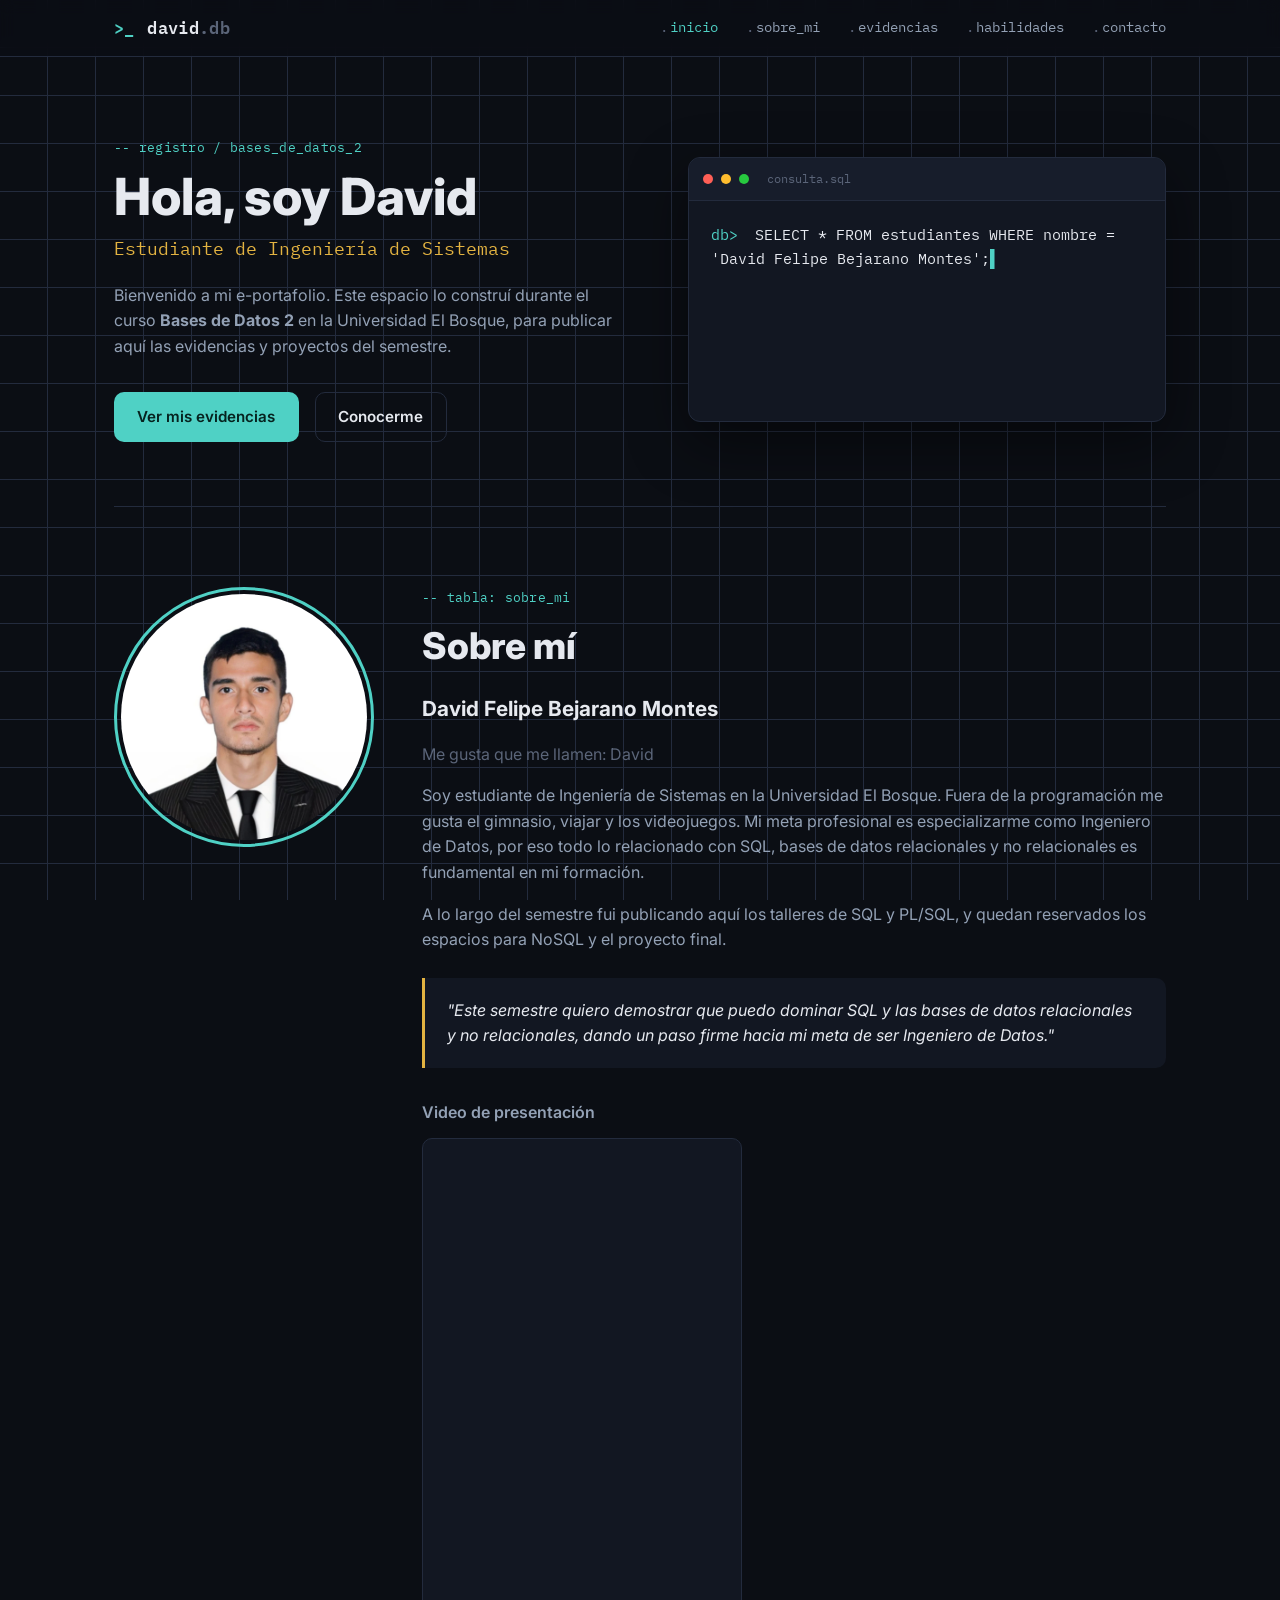
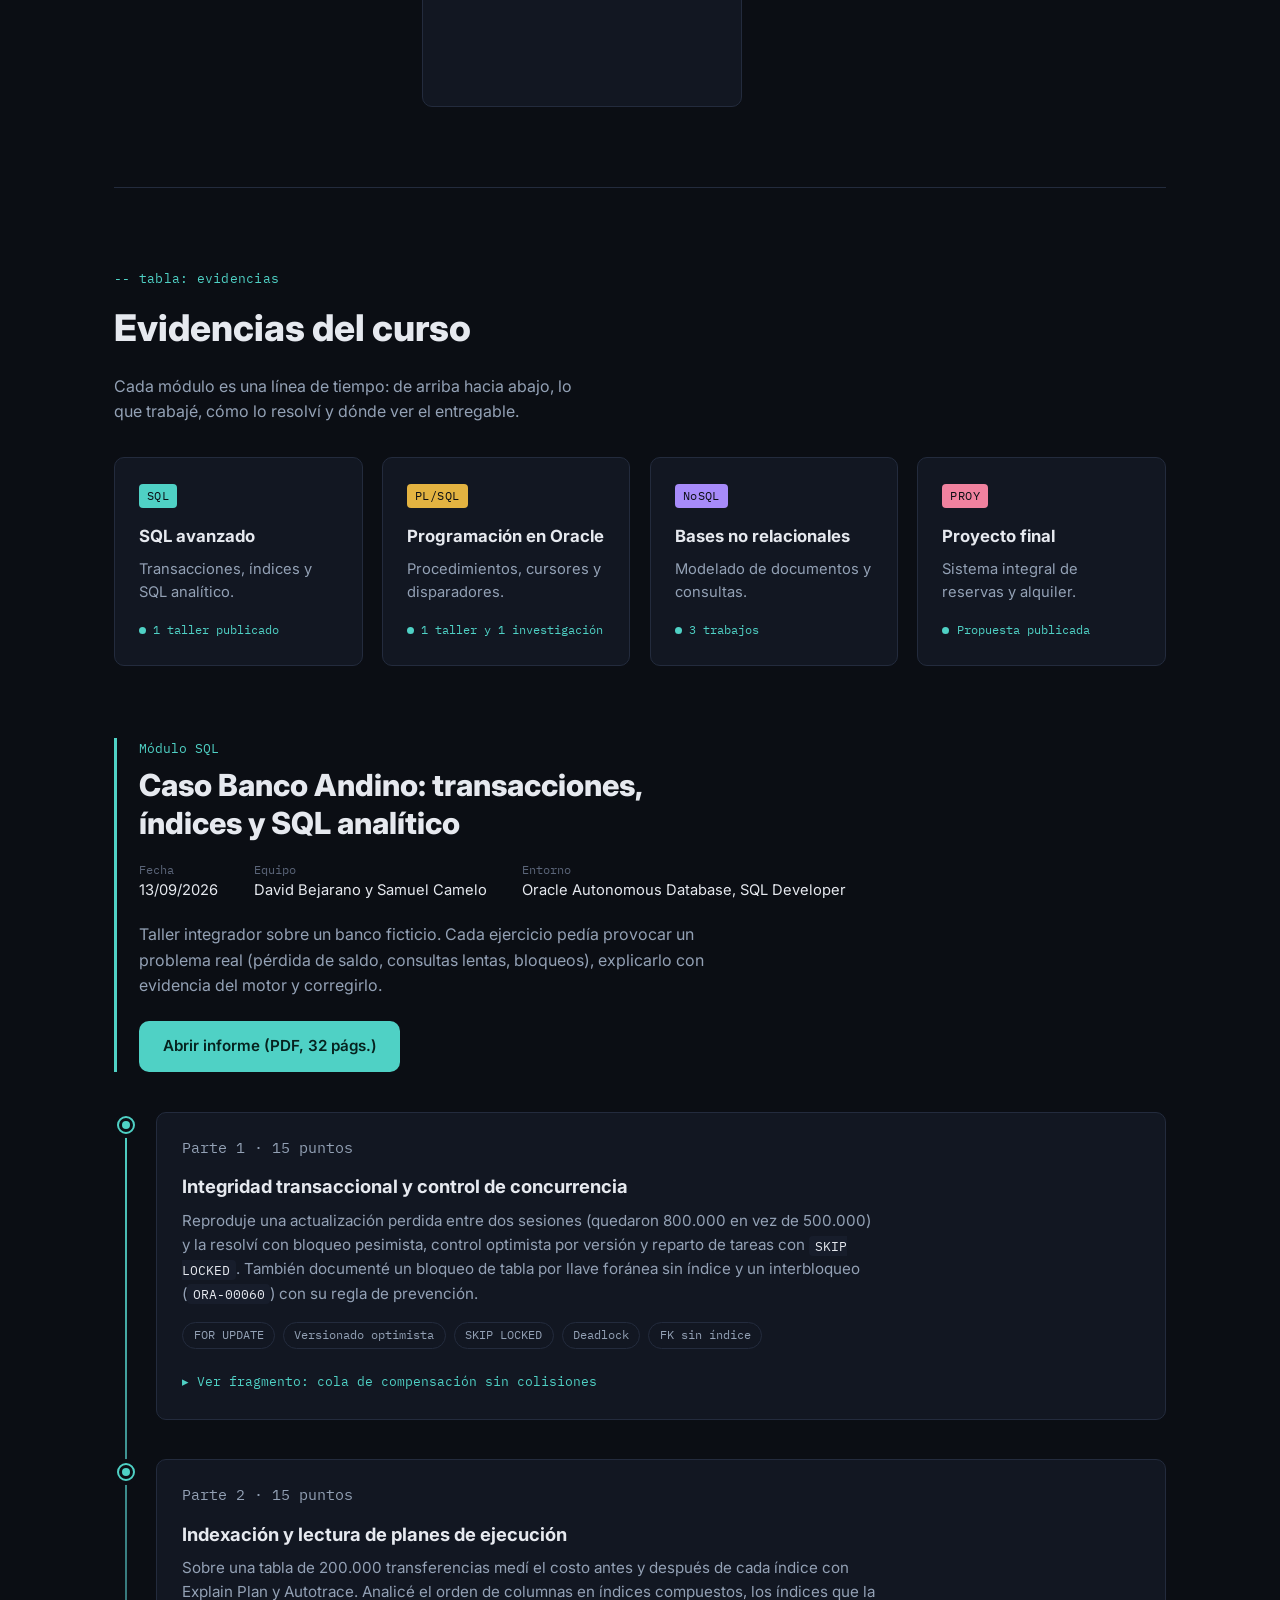
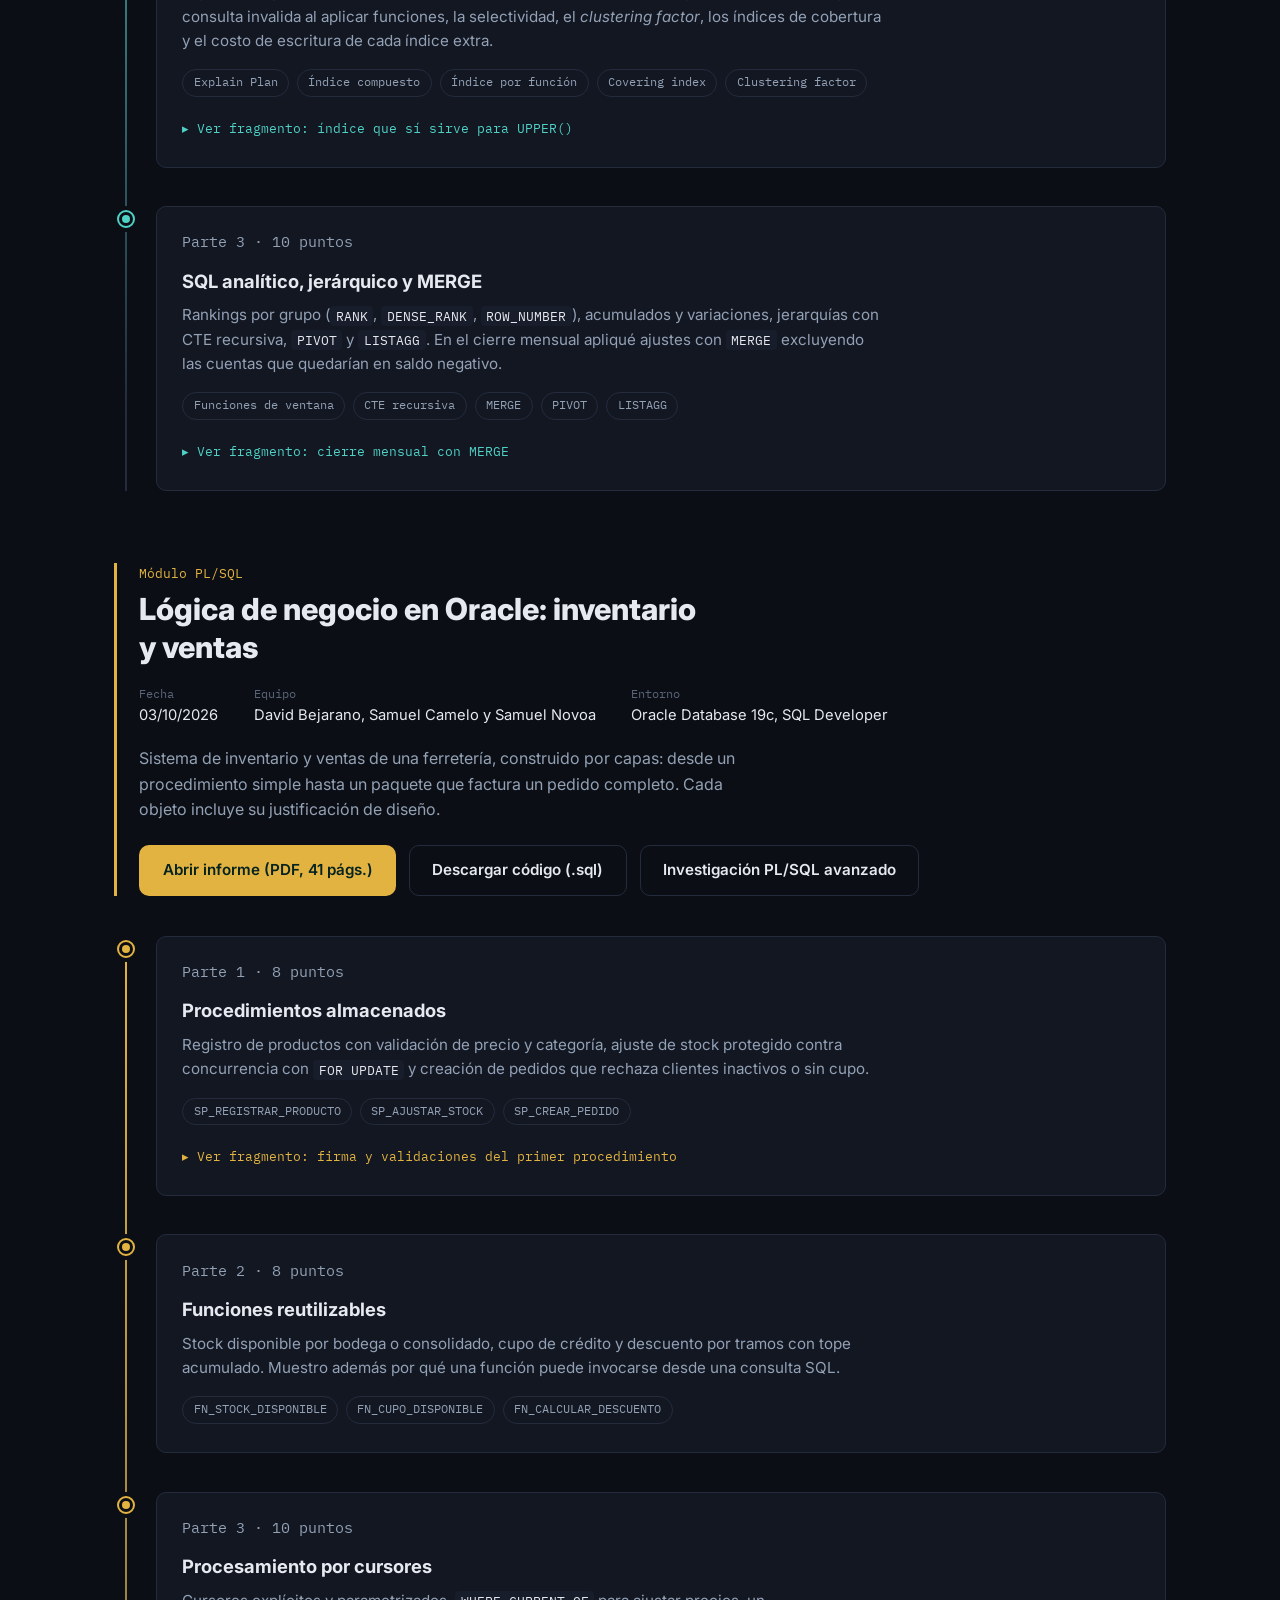
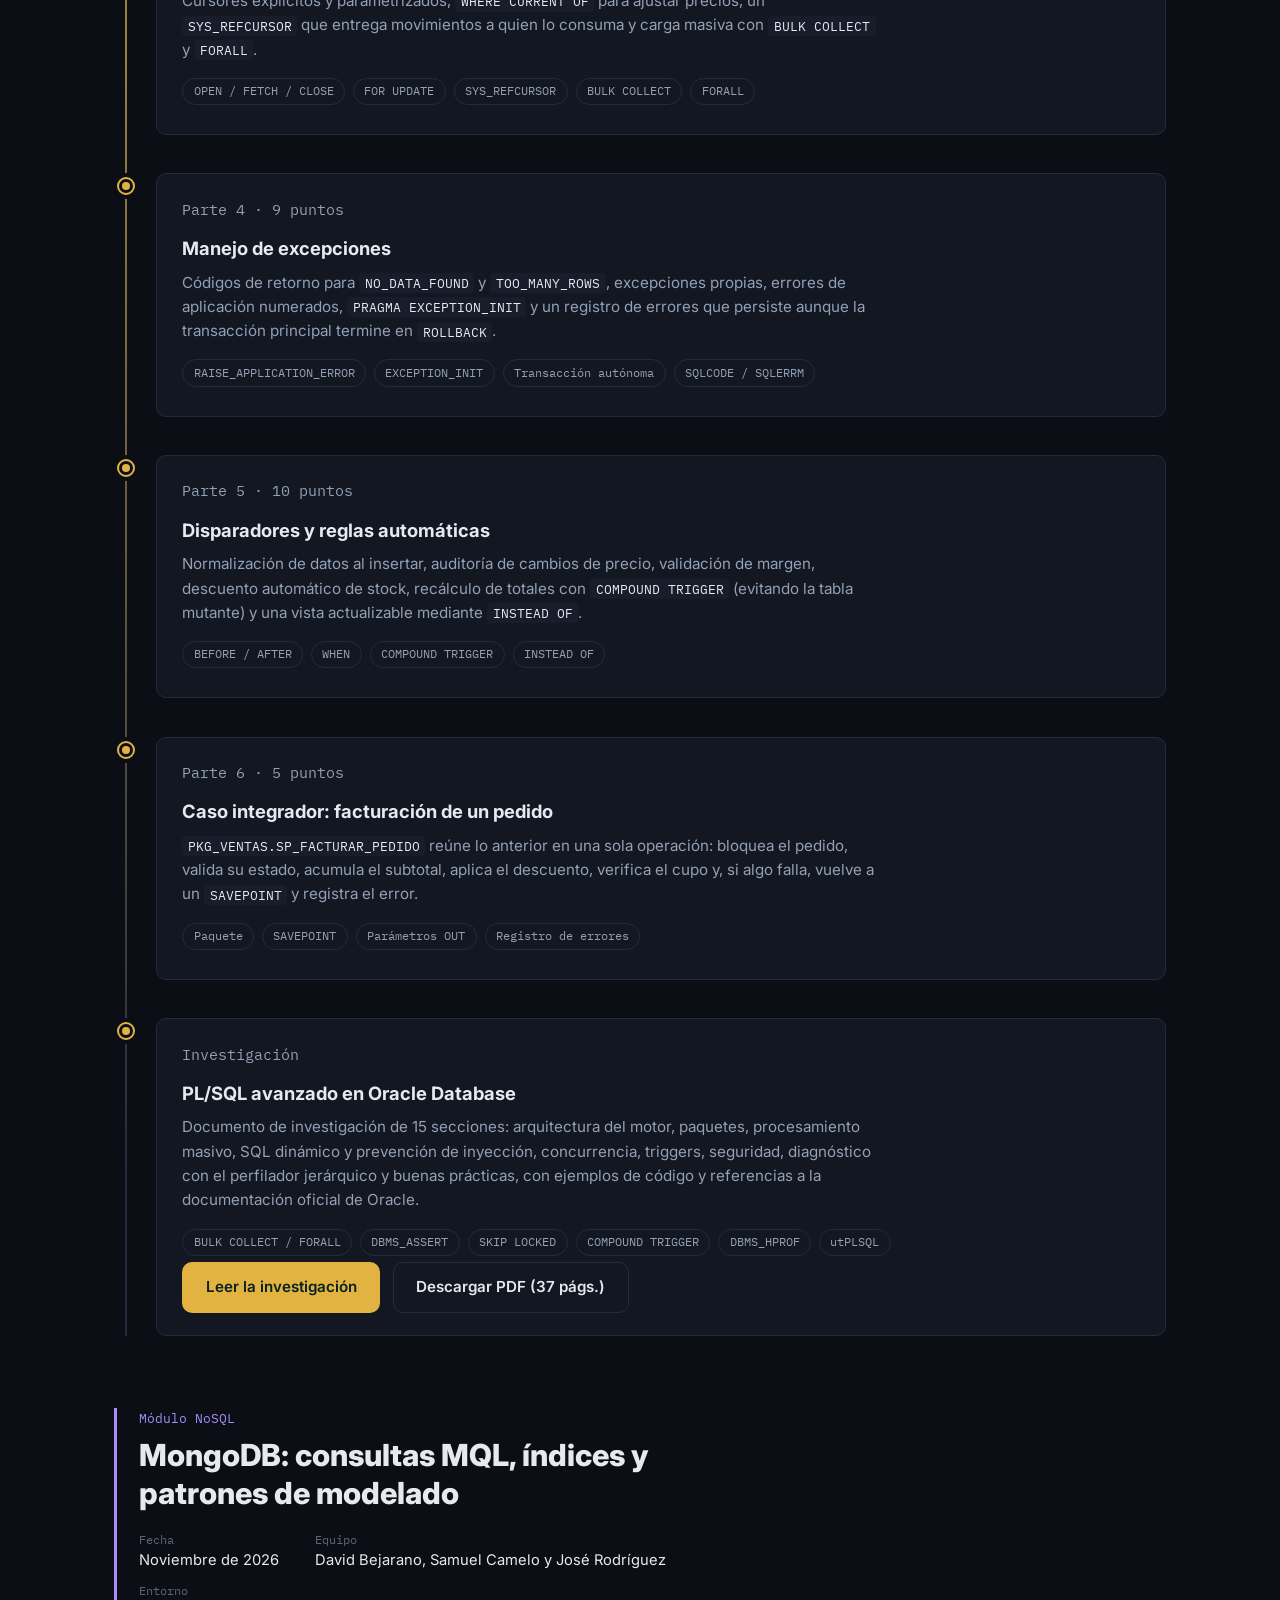
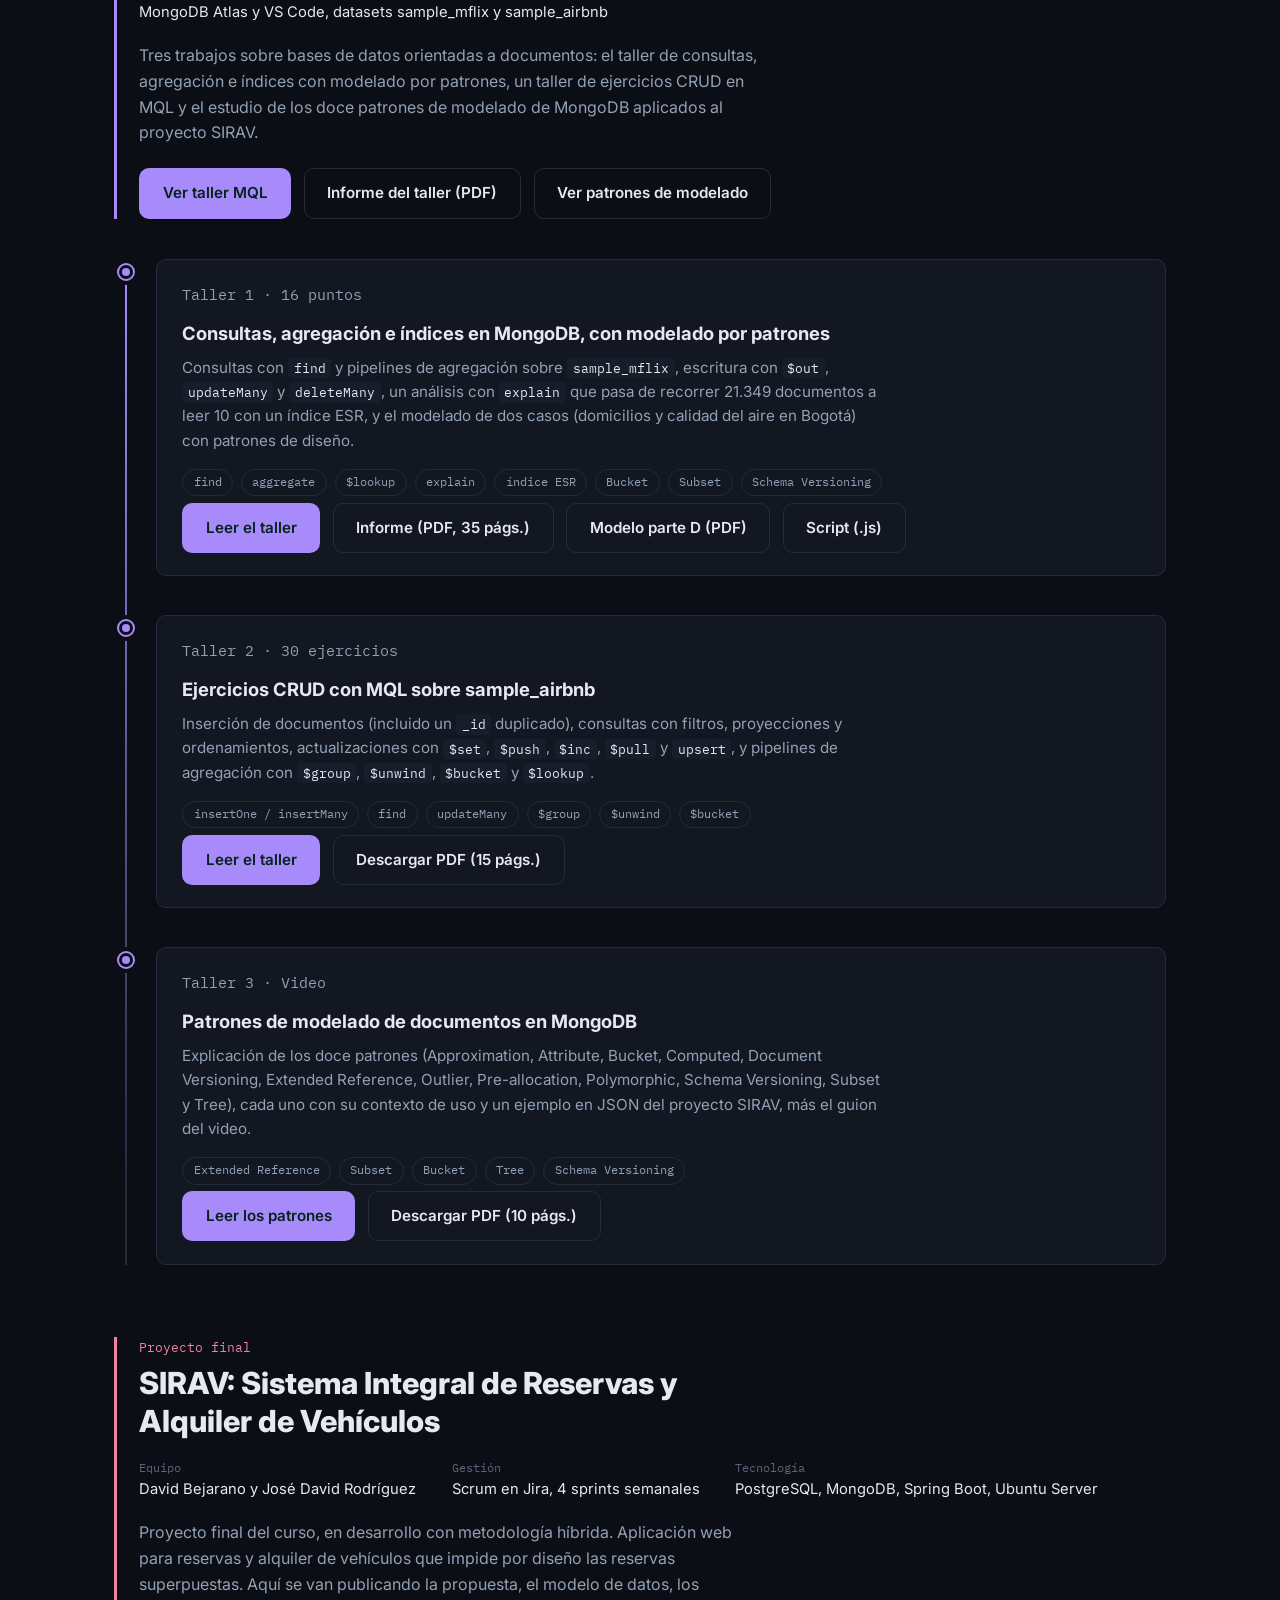
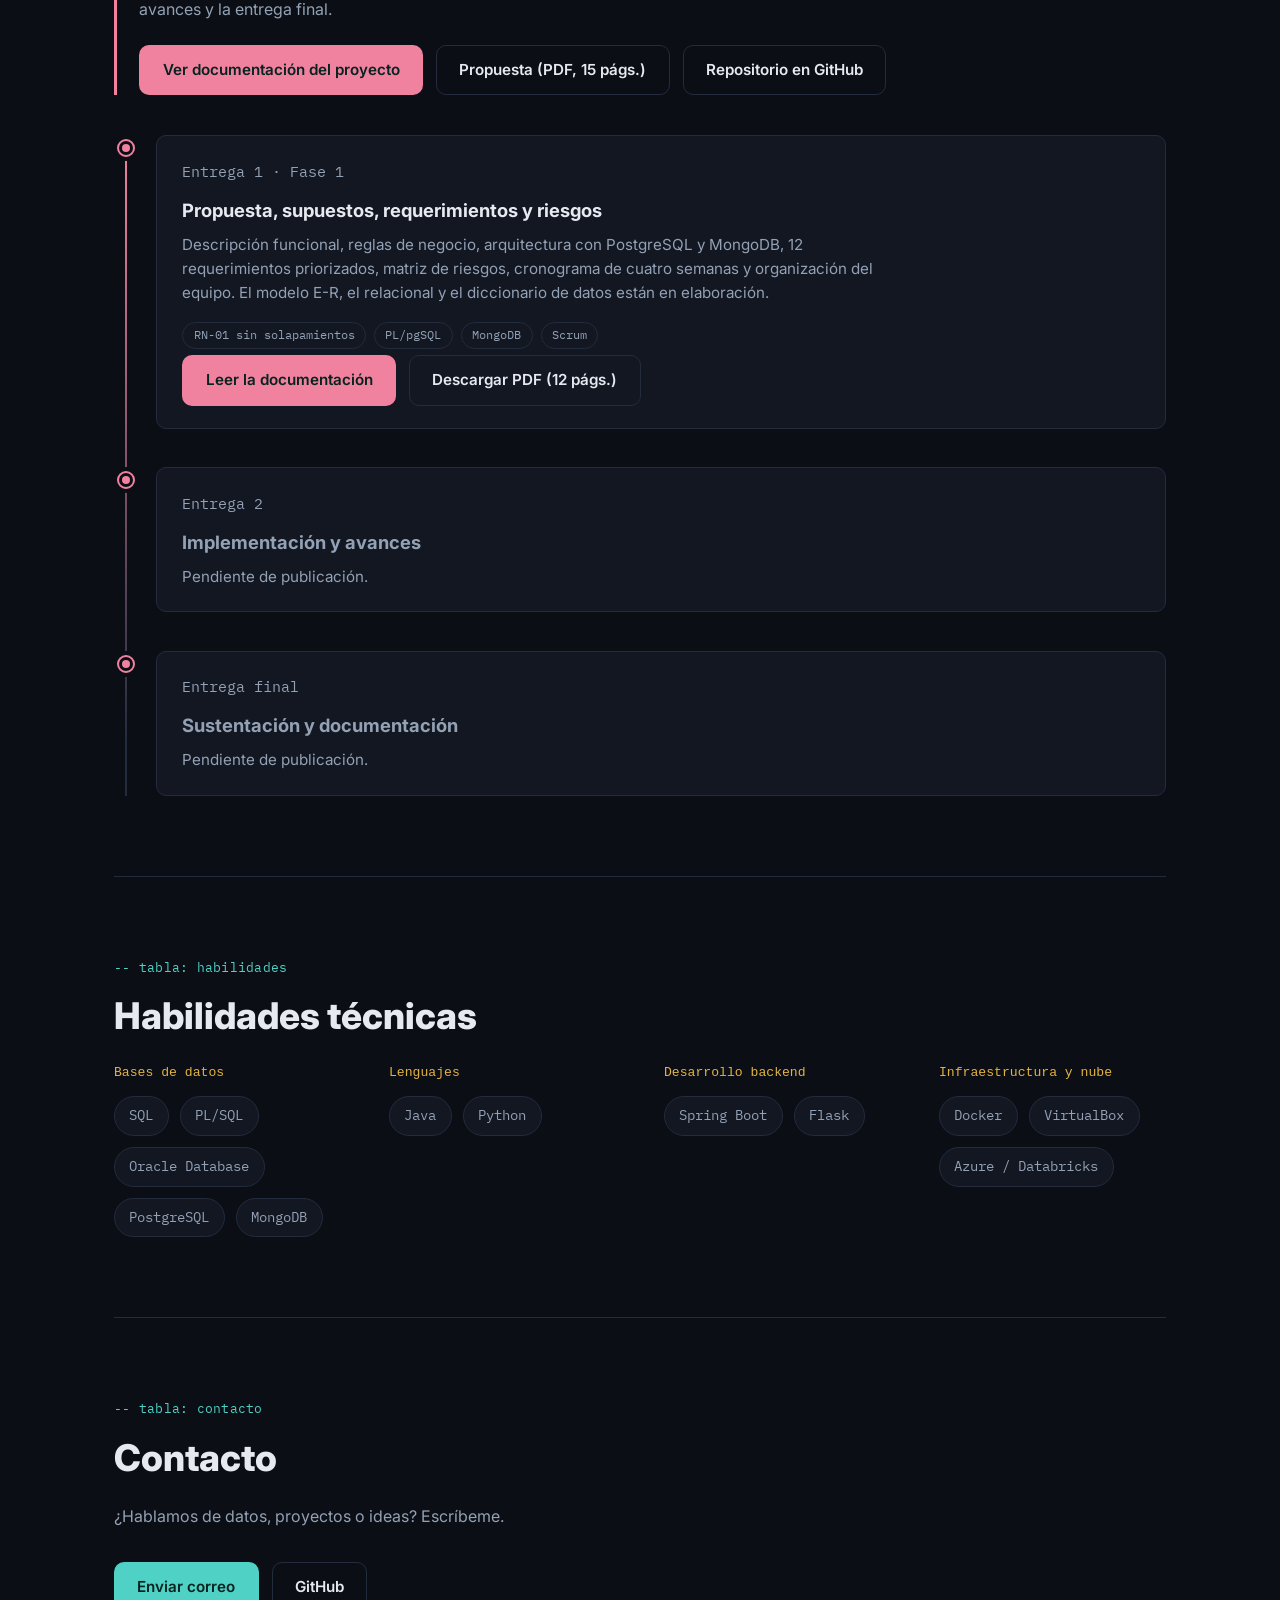
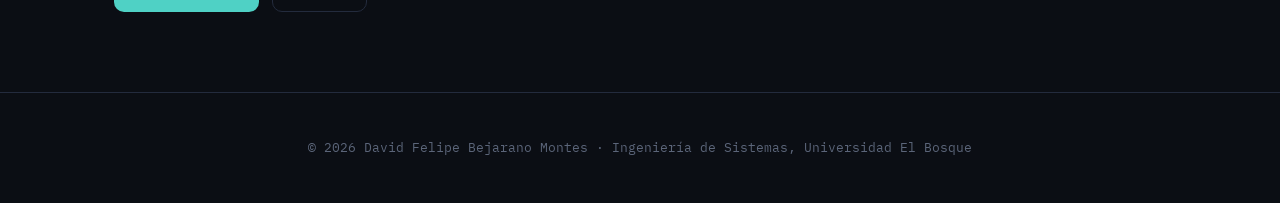
==== commit 749a8816: "Taller MQL de 16 puntos en el modulo NoSQL" ====
--- a/index.html
+++ b/index.html
@@ -147,7 +147,7 @@
           <span class="card__tag card__tag--violet">NoSQL</span>
           <h3>Bases no relacionales</h3>
           <p>Modelado de documentos y consultas.</p>
-          <span class="card__status card__status--ok">2 talleres</span>
+          <span class="card__status card__status--ok">3 trabajos</span>
         </a>
         <a class="card card--link" href="#mod-proyecto">
           <span class="card__tag card__tag--rose">PROY</span>
@@ -421,19 +421,19 @@
       <article class="module module--violet" id="mod-nosql">
         <header class="module__head">
           <p class="module__kicker">Módulo NoSQL</p>
-          <h3 class="module__title">MongoDB: consultas MQL y patrones de modelado de documentos</h3>
+          <h3 class="module__title">MongoDB: consultas MQL, índices y patrones de modelado</h3>
           <dl class="meta">
-            <div><dt>Fecha</dt><dd>03/11/2026</dd></div>
-            <div><dt>Equipo</dt><dd>David Bejarano y José David Rodríguez</dd></div>
-            <div><dt>Entorno</dt><dd>MongoDB Atlas, VS Code, dataset sample_airbnb</dd></div>
+            <div><dt>Fecha</dt><dd>Noviembre de 2026</dd></div>
+            <div><dt>Equipo</dt><dd>David Bejarano, Samuel Camelo y José Rodríguez</dd></div>
+            <div><dt>Entorno</dt><dd>MongoDB Atlas y VS Code, datasets sample_mflix y sample_airbnb</dd></div>
           </dl>
           <p class="module__desc">
-            Dos trabajos sobre bases de datos orientadas a documentos: un taller de 30 ejercicios en MQL sobre el dataset de Airbnb
-            y un estudio de los doce patrones de modelado de MongoDB aplicados al proyecto SIRAV.
+            Tres trabajos sobre bases de datos orientadas a documentos: el taller de consultas, agregación e índices con modelado por
+            patrones, un taller de ejercicios CRUD en MQL y el estudio de los doce patrones de modelado de MongoDB aplicados al proyecto SIRAV.
           </p>
           <div class="module__actions">
-            <a class="btn btn--primary" href="taller-mql.html">Ver taller MQL</a>
-            <a class="btn btn--ghost" href="evidencias/nosql/taller-mql-airbnb.mongodb" download>Descargar script (.mongodb)</a>
+            <a class="btn btn--primary" href="taller-mql-indices.html">Ver taller MQL</a>
+            <a class="btn btn--ghost" href="evidencias/nosql/taller-mql-informe.pdf" target="_blank" rel="noopener">Informe del taller (PDF)</a>
             <a class="btn btn--ghost" href="patrones-nosql.html">Ver patrones de modelado</a>
           </div>
         </header>
@@ -441,8 +441,30 @@
           <li class="node">
             <span class="node__dot" aria-hidden="true"></span>
             <div class="node__body">
-              <p class="node__step">Taller 1 · 30 ejercicios</p>
-              <h4>Consultas y modificaciones con MQL sobre sample_airbnb</h4>
+              <p class="node__step">Taller 1 · 16 puntos</p>
+              <h4>Consultas, agregación e índices en MongoDB, con modelado por patrones</h4>
+              <p>
+                Consultas con <code>find</code> y pipelines de agregación sobre <code>sample_mflix</code>, escritura con <code>$out</code>,
+                <code>updateMany</code> y <code>deleteMany</code>, un análisis con <code>explain</code> que pasa de recorrer 21.349 documentos a leer 10 con un índice ESR,
+                y el modelado de dos casos (domicilios y calidad del aire en Bogotá) con patrones de diseño.
+              </p>
+              <ul class="chips">
+                <li>find</li><li>aggregate</li><li>$lookup</li><li>explain</li><li>índice ESR</li><li>Bucket</li><li>Subset</li><li>Schema Versioning</li>
+              </ul>
+              <div class="module__actions">
+                <a class="btn btn--primary" href="taller-mql-indices.html">Leer el taller</a>
+                <a class="btn btn--ghost" href="evidencias/nosql/taller-mql-informe.pdf" target="_blank" rel="noopener">Informe (PDF, 35 págs.)</a>
+                <a class="btn btn--ghost" href="evidencias/nosql/taller-mql-modelo-parteD.pdf" target="_blank" rel="noopener">Modelo parte D (PDF)</a>
+                <a class="btn btn--ghost" href="evidencias/nosql/taller-mql-puntos-1-a-16.js" download>Script (.js)</a>
+              </div>
+            </div>
+          </li>
+
+          <li class="node">
+            <span class="node__dot" aria-hidden="true"></span>
+            <div class="node__body">
+              <p class="node__step">Taller 2 · 30 ejercicios</p>
+              <h4>Ejercicios CRUD con MQL sobre sample_airbnb</h4>
               <p>
                 Inserción de documentos (incluido un <code>_id</code> duplicado), consultas con filtros, proyecciones y
                 ordenamientos, actualizaciones con <code>$set</code>, <code>$push</code>, <code>$inc</code>, <code>$pull</code> y
@@ -461,7 +483,7 @@
           <li class="node">
             <span class="node__dot" aria-hidden="true"></span>
             <div class="node__body">
-              <p class="node__step">Taller 2 · Video</p>
+              <p class="node__step">Taller 3 · Video</p>
               <h4>Patrones de modelado de documentos en MongoDB</h4>
               <p>
                 Explicación de los doce patrones (Approximation, Attribute, Bucket, Computed, Document Versioning, Extended Reference,
